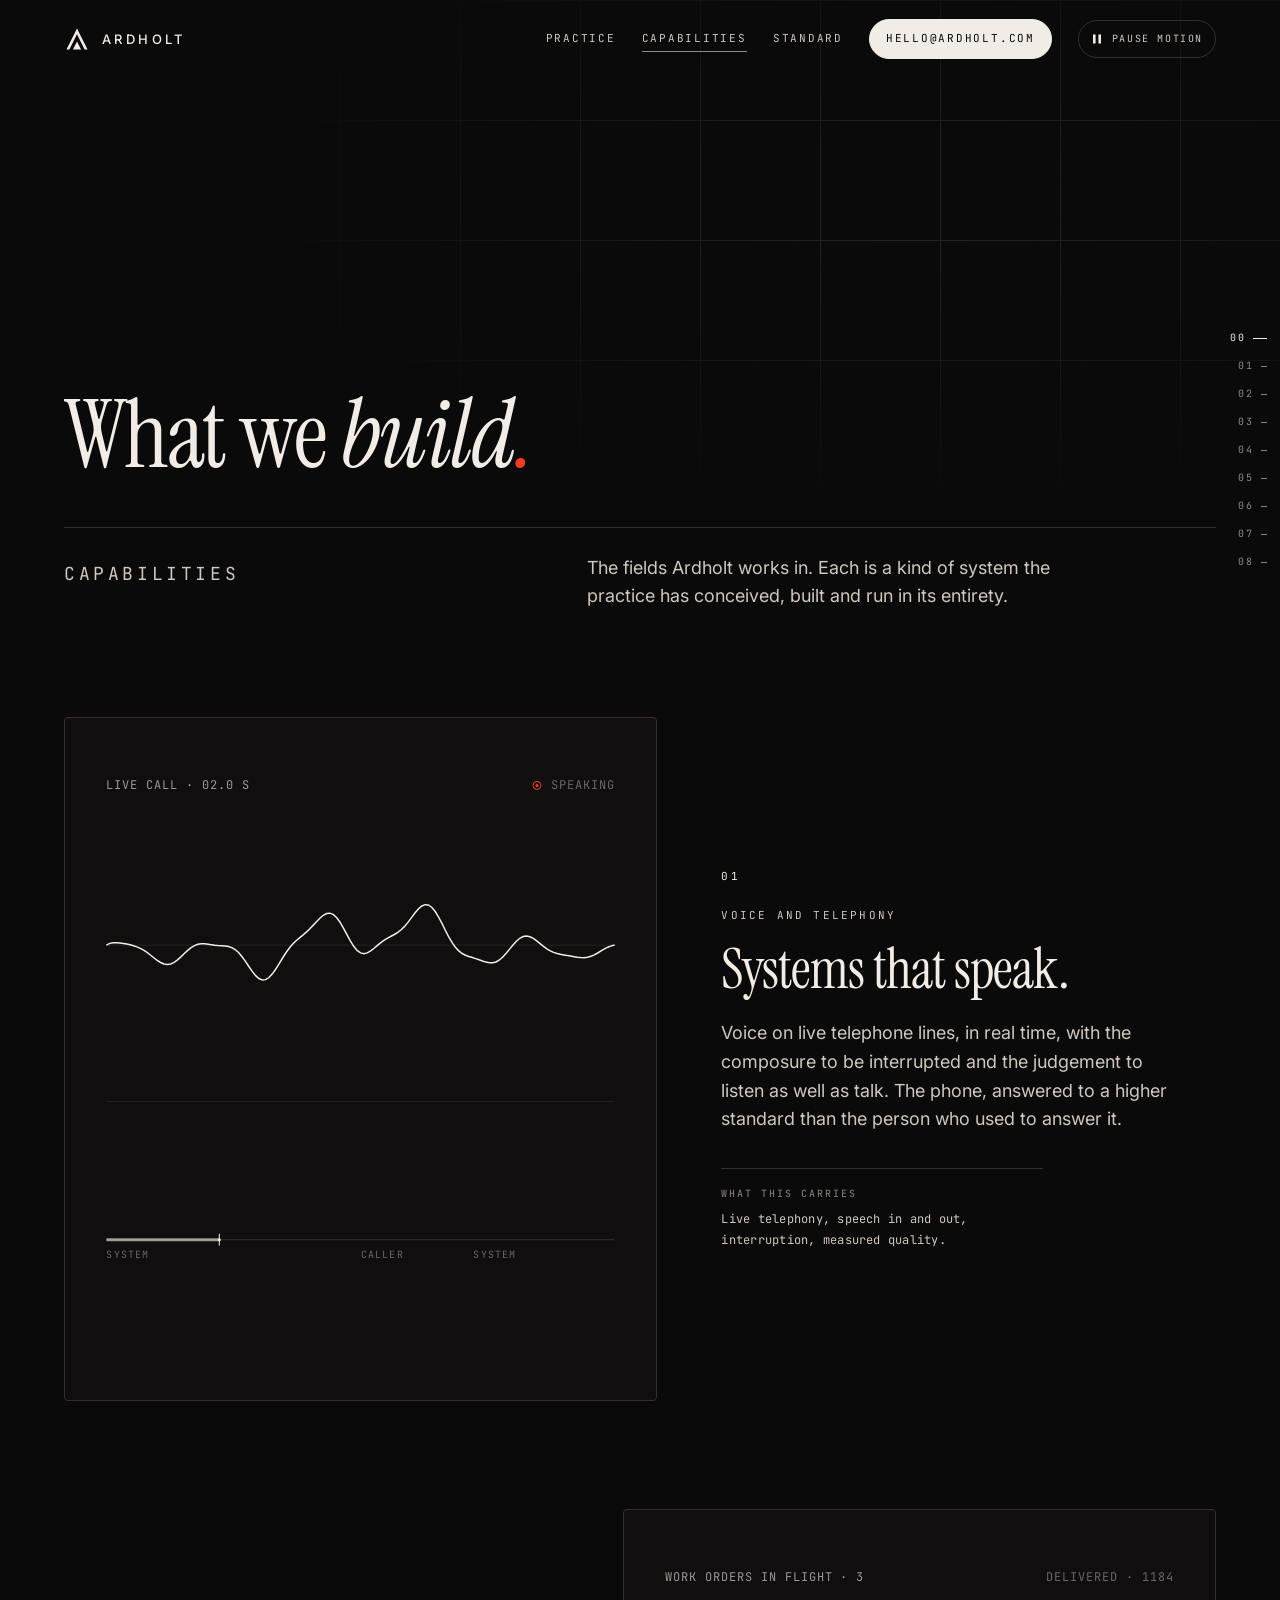
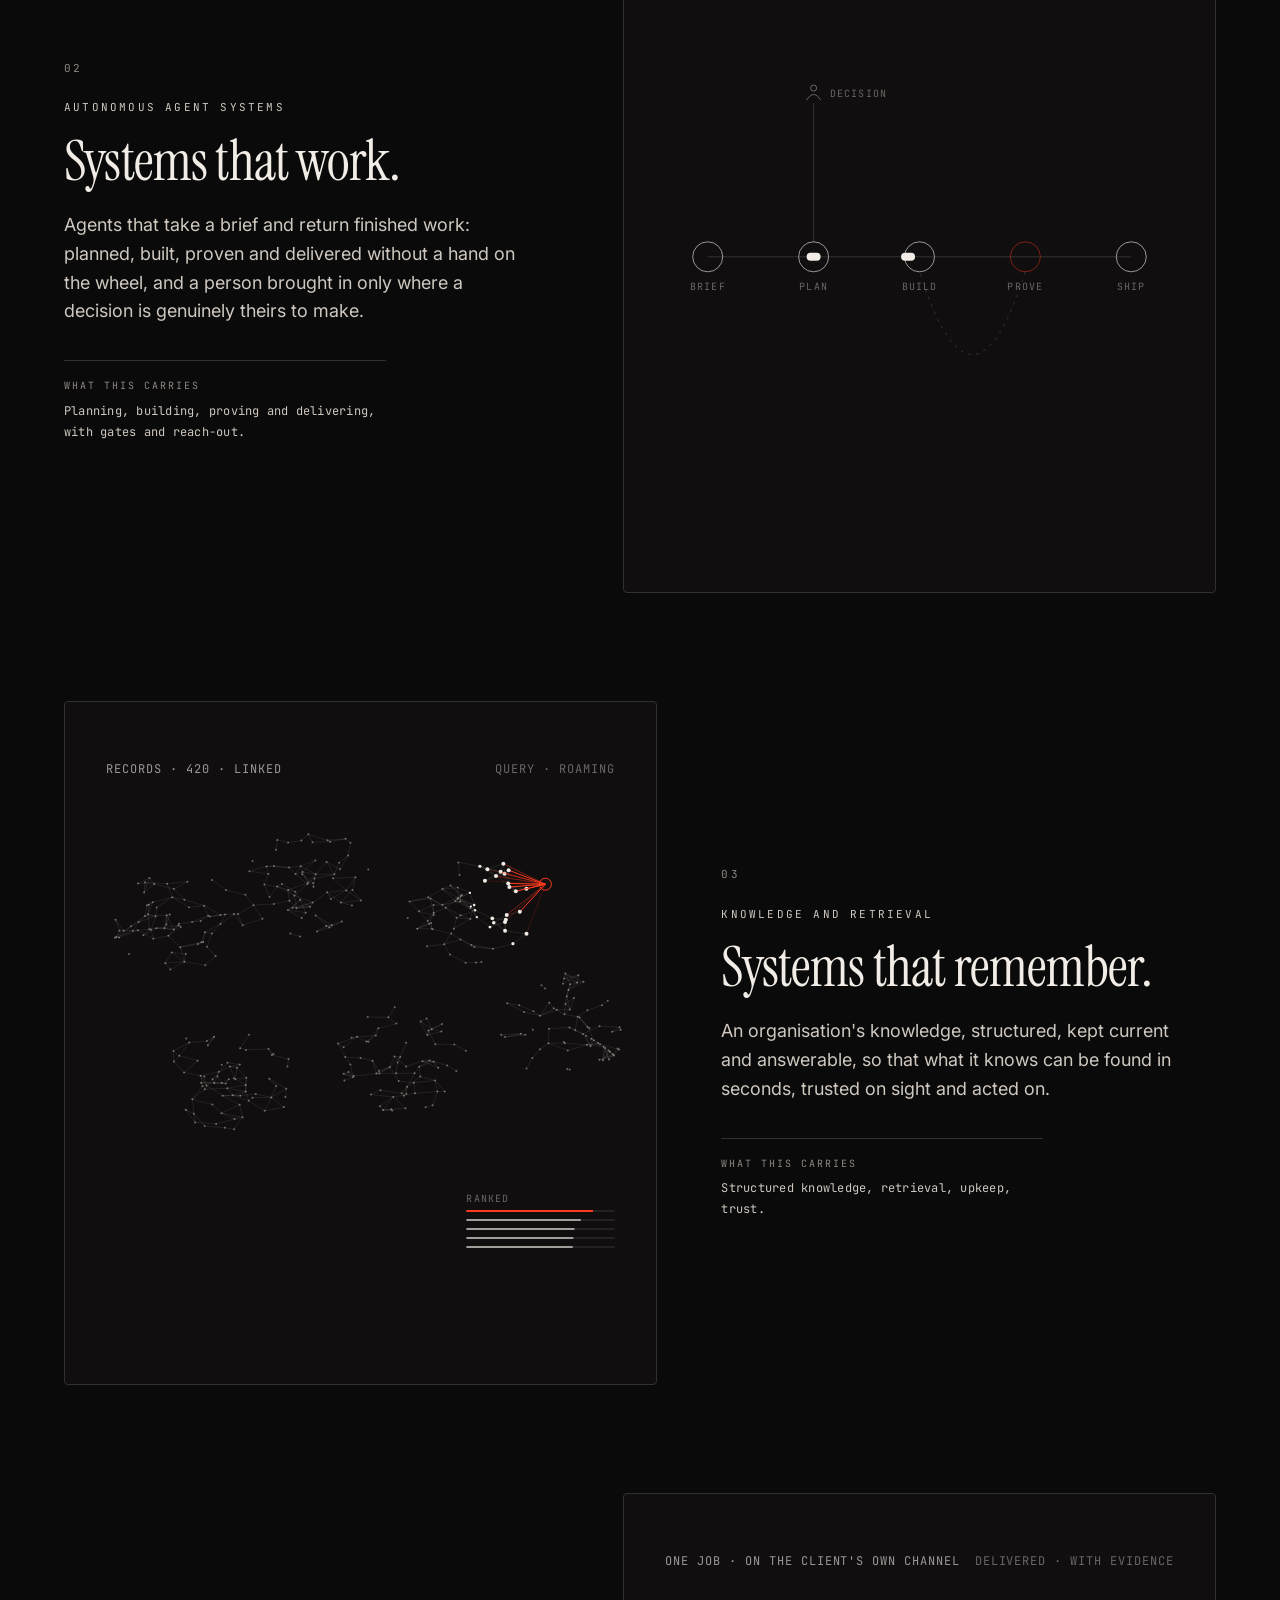
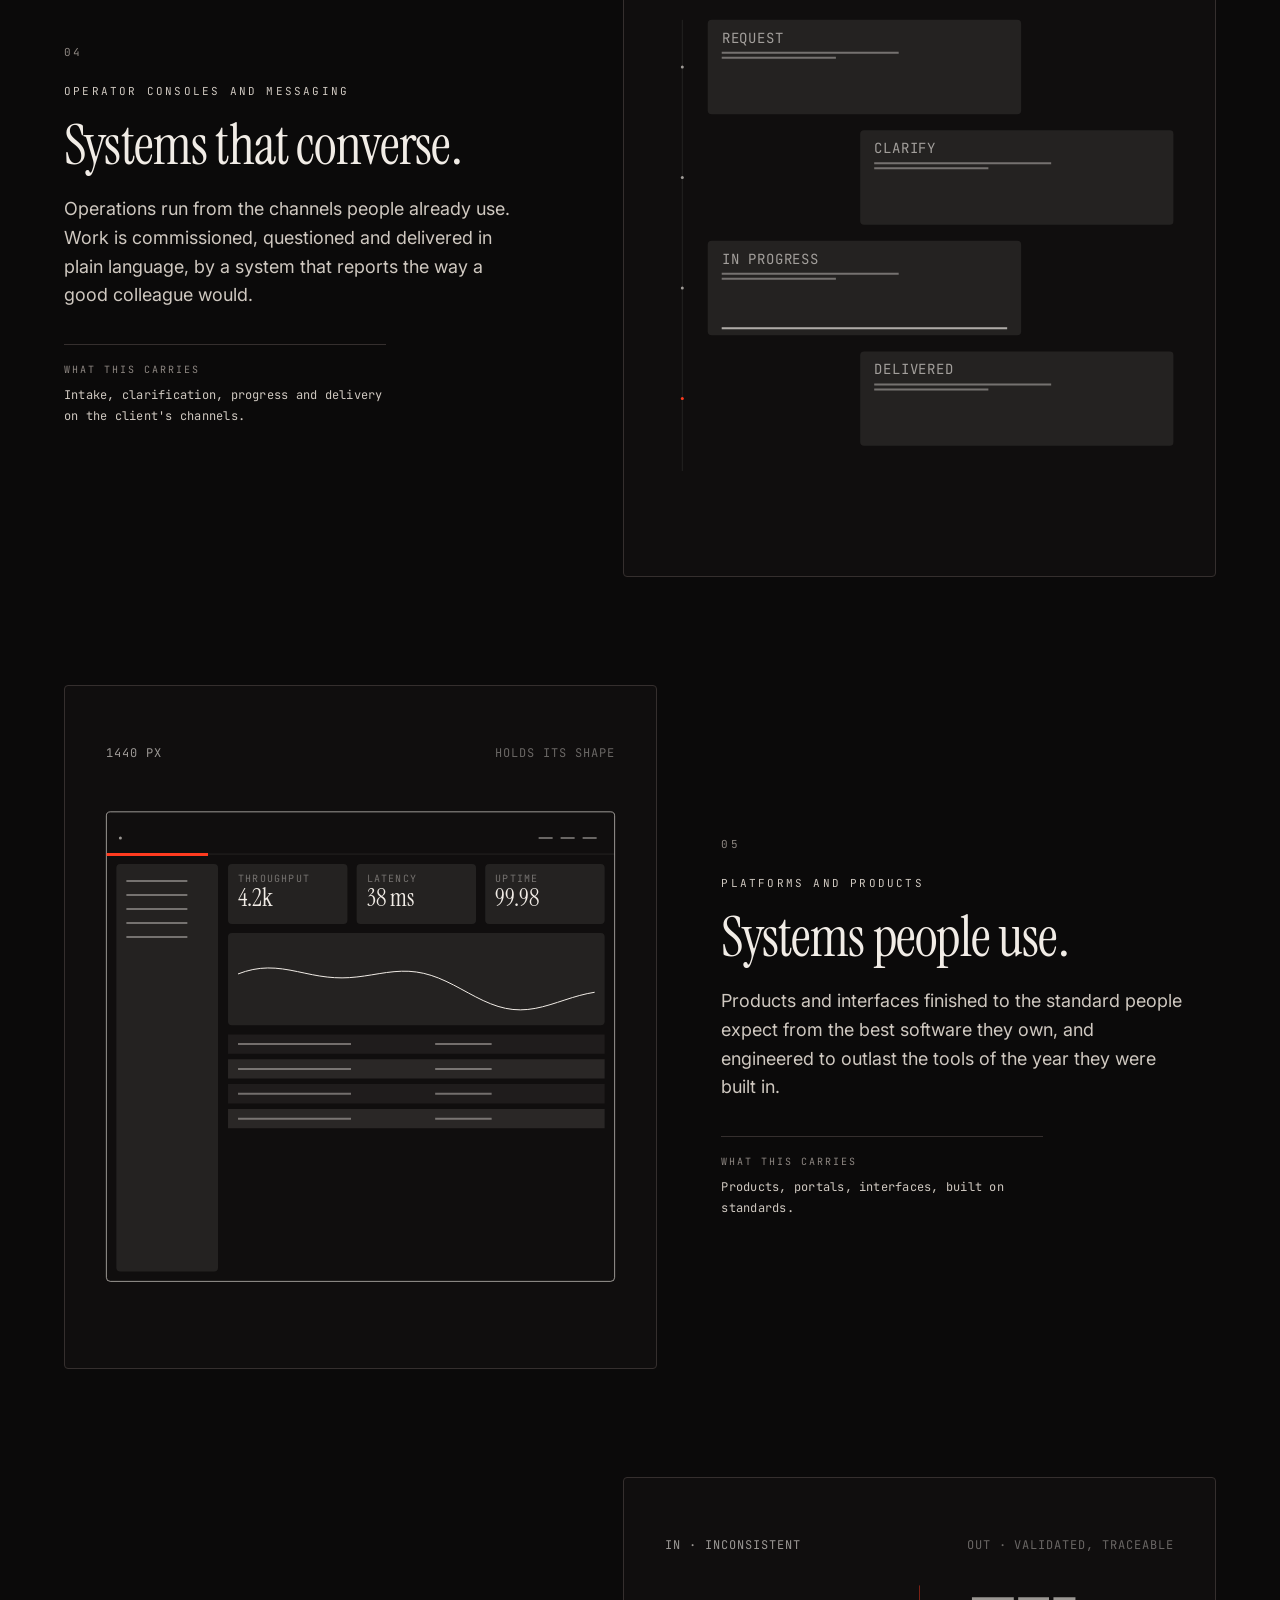
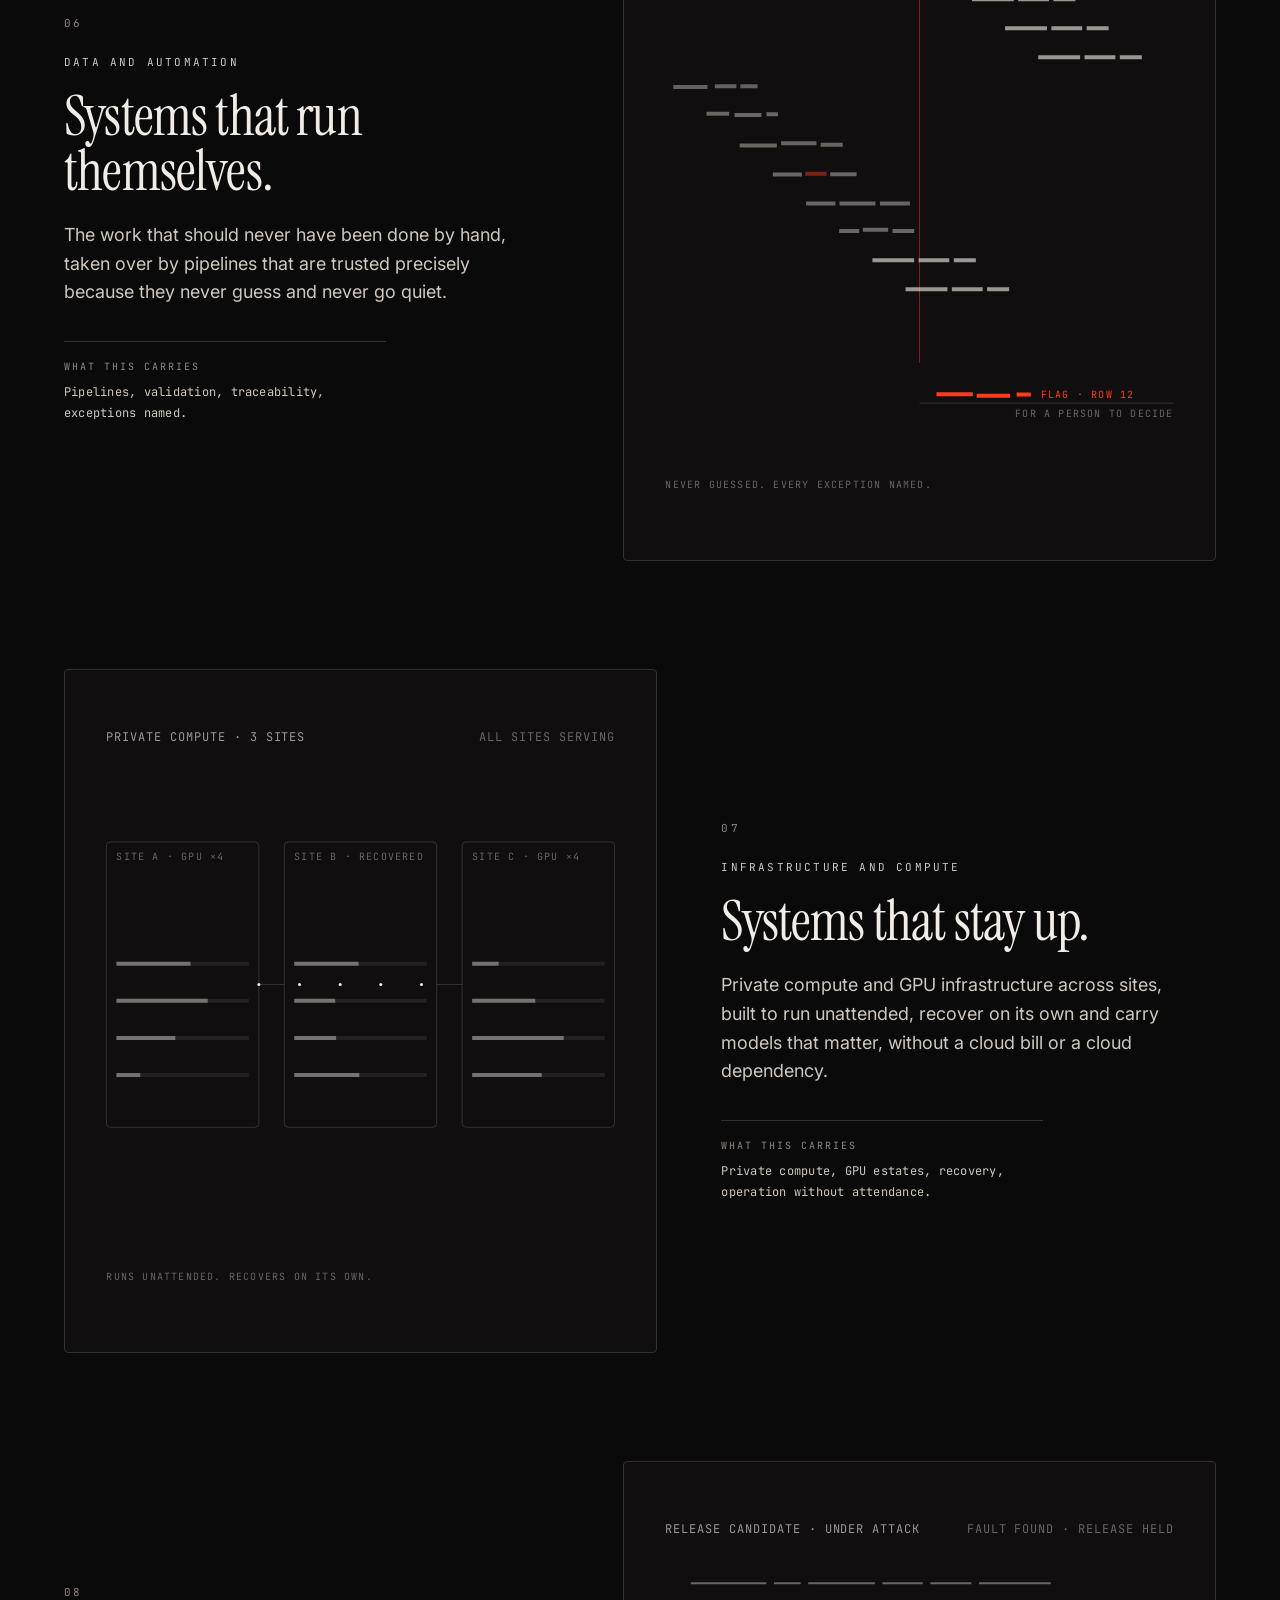
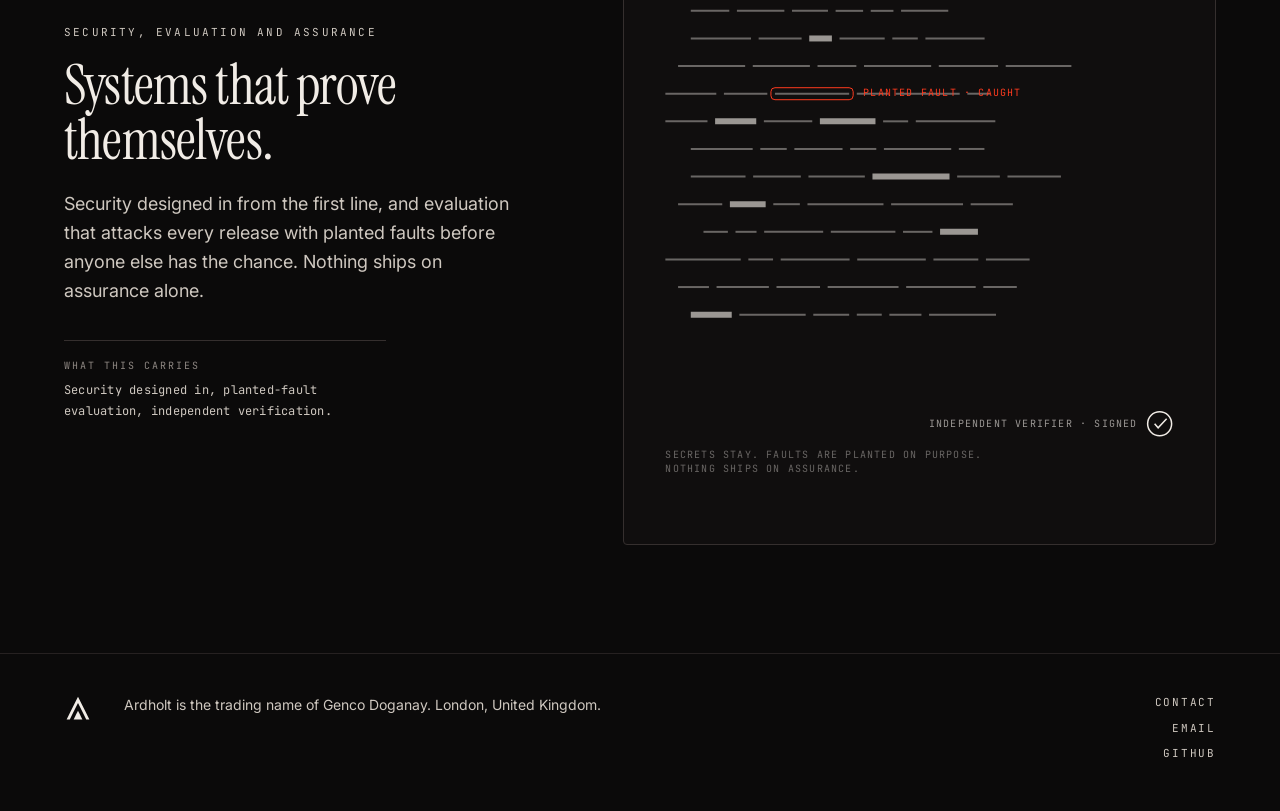
==== capabilities/index.html @ 3e3d0408 "v2: cast Summit hero, eight engineered scenes, page theatre, four pages" ====
<!doctype html>
<html lang="en-GB" class="no-js">
<head>
<meta charset="utf-8">
<meta name="viewport" content="width=device-width, initial-scale=1">
<title>Capabilities — Ardholt</title>
<meta name="description" content="The fields Ardholt works in. Each is a kind of system the practice has conceived, built and run in its entirety.">
<meta property="og:title" content="Capabilities — Ardholt">
<meta property="og:description" content="The fields Ardholt works in. Each is a kind of system the practice has conceived, built and run in its entirety.">
<meta property="og:type" content="website">
<meta property="og:url" content="https://ardholt.com/capabilities/">
<meta property="og:image" content="https://ardholt.com/assets/og.png">
<meta name="theme-color" content="#0b0a0a">
<link rel="icon" href="../assets/favicon.svg" type="image/svg+xml">
<link rel="preconnect" href="https://fonts.googleapis.com">
<link rel="preconnect" href="https://fonts.gstatic.com" crossorigin>
<link rel="stylesheet" href="https://fonts.googleapis.com/css2?family=Instrument+Serif:ital@0;1&family=Inter:wght@400;500&family=JetBrains+Mono:wght@400&display=swap">
<link rel="stylesheet" href="../assets/site.css">
<link rel="stylesheet" href="../assets/theatre.css">
<link rel="stylesheet" href="../assets/pages.css">
<script>document.documentElement.classList.remove('no-js');try{if(localStorage.getItem('ardholt-motion')==='off')document.documentElement.classList.add('motion-off')}catch(e){}</script>
<script>(function(r,h){var off=r.classList.contains('motion-off')||matchMedia('(prefers-reduced-motion: reduce)').matches||navigator.webdriver;addEventListener('pagereveal',function(e){var v=e.viewTransition;if(!v)return;if(off||r.classList.contains('motion-off')){v.skipTransition();return}r.classList.add('th-hold');setTimeout(function(){r.classList.remove('th-hold')},250)});try{if(!sessionStorage.getItem('ardholt-seen')){sessionStorage.setItem('ardholt-seen','1');if(h&&!off)r.classList.add('th-arrive')}}catch(e){}})(document.documentElement,0)</script>
</head>
<body>
<a class="skip" href="#main">Skip to main content</a>

<header class="top" id="hdr">
  <a class="brand" href="../" aria-label="Ardholt, home">
    <svg viewBox="0 0 32 32" fill="currentColor" aria-hidden="true"><path d="M3 29 16 3l13 26h-3.6L16 10.2 6.6 29H3Z"/><path d="M11 29l5-10 5 10H11Z"/></svg>
    ARDHOLT
  </a>
  <nav class="nav" aria-label="Primary">
    <a href="../practice/">Practice</a>
    <a href="../capabilities/" aria-current="page">Capabilities</a>
    <a href="../standard/">Standard</a>
    <a class="c btn" href="mailto:hello@ardholt.com"><span class="full">hello@ardholt.com</span><span class="short">Email</span></a>
    <button class="motion" id="motion" type="button" aria-pressed="false"><svg class="ind" viewBox="0 0 12 12" aria-hidden="true"><g class="pause"><rect x="2" y="1.5" width="2.6" height="9"/><rect x="7.4" y="1.5" width="2.6" height="9"/></g><path class="play" d="M3 1.5v9l7.5-4.5z"/></svg><span class="t">Pause motion</span></button>
    <button class="th-menu-btn" id="th-menu-btn" type="button" aria-expanded="false" aria-controls="th-menu"><span class="ic" aria-hidden="true"></span>Menu</button>
  </nav>
</header>
<div class="th-menu" id="th-menu" hidden>
  <nav aria-label="Menu"><ol>
    <li><a class="it" href="../practice/"><span class="n" aria-hidden="true">01</span>Practice</a></li>
    <li><a class="it" href="../capabilities/" aria-current="page"><span class="n" aria-hidden="true">02</span>Capabilities</a></li>
    <li><a class="it" href="../standard/"><span class="n" aria-hidden="true">03</span>Standard</a></li>
    <li><a class="it" href="../contact/"><span class="n" aria-hidden="true">04</span>Contact</a></li>
  </ol></nav>
  <a class="pill" href="mailto:hello@ardholt.com">hello@ardholt.com</a>
</div>

<main id="main">
<section class="hero ph short wrap" id="top" aria-labelledby="h1">
  <div class="lattice" aria-hidden="true"></div>
  <h1 id="h1" class="lines" data-split>What we <i>build<span class="dot">.</span></i></h1>
  <div class="under">
    <p class="label rv nowrap eyebrow" data-type>Capabilities</p>
    <p class="rv">The fields Ardholt works in. Each is a kind of system the practice has conceived, built and run in its entirety.</p>
  </div>
</section>

<div class="chaps wrap">
  <section class="chap" id="voice" aria-labelledby="c-voice">
    <div class="chap-in">
      <div class="scene" aria-hidden="true"><canvas data-scene="voice"></canvas></div>
      <div class="words">
        <span class="n rv" aria-hidden="true">01</span>
        <h2 id="c-voice" class="rv">Voice and telephony</h2>
        <p class="k rv">Systems that speak.</p>
        <p class="d rv">Voice on live telephone lines, in real time, with the composure to be interrupted and the judgement to listen as well as talk. The phone, answered to a higher standard than the person who used to answer it.</p>
        <p class="carries rv"><span class="label">What this carries</span>Live telephony, speech in and out, interruption, measured quality.</p>
      </div>
    </div>
  </section>
  <section class="chap" id="agents" aria-labelledby="c-agents">
    <div class="chap-in">
      <div class="scene" aria-hidden="true"><canvas data-scene="agents"></canvas></div>
      <div class="words">
        <span class="n rv" aria-hidden="true">02</span>
        <h2 id="c-agents" class="rv">Autonomous agent systems</h2>
        <p class="k rv">Systems that work.</p>
        <p class="d rv">Agents that take a brief and return finished work: planned, built, proven and delivered without a hand on the wheel, and a person brought in only where a decision is genuinely theirs to make.</p>
        <p class="carries rv"><span class="label">What this carries</span>Planning, building, proving and delivering, with gates and reach-out.</p>
      </div>
    </div>
  </section>
  <section class="chap" id="knowledge" aria-labelledby="c-knowledge">
    <div class="chap-in">
      <div class="scene" aria-hidden="true"><canvas data-scene="knowledge"></canvas></div>
      <div class="words">
        <span class="n rv" aria-hidden="true">03</span>
        <h2 id="c-knowledge" class="rv">Knowledge and retrieval</h2>
        <p class="k rv">Systems that remember.</p>
        <p class="d rv">An organisation's knowledge, structured, kept current and answerable, so that what it knows can be found in seconds, trusted on sight and acted on.</p>
        <p class="carries rv"><span class="label">What this carries</span>Structured knowledge, retrieval, upkeep, trust.</p>
      </div>
    </div>
  </section>
  <section class="chap" id="console" aria-labelledby="c-console">
    <div class="chap-in">
      <div class="scene" aria-hidden="true"><canvas data-scene="console"></canvas></div>
      <div class="words">
        <span class="n rv" aria-hidden="true">04</span>
        <h2 id="c-console" class="rv">Operator consoles and messaging</h2>
        <p class="k rv">Systems that converse.</p>
        <p class="d rv">Operations run from the channels people already use. Work is commissioned, questioned and delivered in plain language, by a system that reports the way a good colleague would.</p>
        <p class="carries rv"><span class="label">What this carries</span>Intake, clarification, progress and delivery on the client's channels.</p>
      </div>
    </div>
  </section>
  <section class="chap" id="platform" aria-labelledby="c-platform">
    <div class="chap-in">
      <div class="scene" aria-hidden="true"><canvas data-scene="platform"></canvas></div>
      <div class="words">
        <span class="n rv" aria-hidden="true">05</span>
        <h2 id="c-platform" class="rv">Platforms and products</h2>
        <p class="k rv">Systems people use.</p>
        <p class="d rv">Products and interfaces finished to the standard people expect from the best software they own, and engineered to outlast the tools of the year they were built in.</p>
        <p class="carries rv"><span class="label">What this carries</span>Products, portals, interfaces, built on standards.</p>
      </div>
    </div>
  </section>
  <section class="chap" id="data" aria-labelledby="c-data">
    <div class="chap-in">
      <div class="scene" aria-hidden="true"><canvas data-scene="data"></canvas></div>
      <div class="words">
        <span class="n rv" aria-hidden="true">06</span>
        <h2 id="c-data" class="rv">Data and automation</h2>
        <p class="k rv">Systems that run themselves.</p>
        <p class="d rv">The work that should never have been done by hand, taken over by pipelines that are trusted precisely because they never guess and never go quiet.</p>
        <p class="carries rv"><span class="label">What this carries</span>Pipelines, validation, traceability, exceptions named.</p>
      </div>
    </div>
  </section>
  <section class="chap" id="infra" aria-labelledby="c-infra">
    <div class="chap-in">
      <div class="scene" aria-hidden="true"><canvas data-scene="infra"></canvas></div>
      <div class="words">
        <span class="n rv" aria-hidden="true">07</span>
        <h2 id="c-infra" class="rv">Infrastructure and compute</h2>
        <p class="k rv">Systems that stay up.</p>
        <p class="d rv">Private compute and GPU infrastructure across sites, built to run unattended, recover on its own and carry models that matter, without a cloud bill or a cloud dependency.</p>
        <p class="carries rv"><span class="label">What this carries</span>Private compute, GPU estates, recovery, operation without attendance.</p>
      </div>
    </div>
  </section>
  <section class="chap" id="assurance" aria-labelledby="c-assurance">
    <div class="chap-in">
      <div class="scene" aria-hidden="true"><canvas data-scene="assurance"></canvas></div>
      <div class="words">
        <span class="n rv" aria-hidden="true">08</span>
        <h2 id="c-assurance" class="rv">Security, evaluation and assurance</h2>
        <p class="k rv">Systems that prove themselves.</p>
        <p class="d rv">Security designed in from the first line, and evaluation that attacks every release with planted faults before anyone else has the chance. Nothing ships on assurance alone.</p>
        <p class="carries rv"><span class="label">What this carries</span>Security designed in, planted-fault evaluation, independent verification.</p>
      </div>
    </div>
  </section>
</div>
</main>

<footer class="foot">
  <div class="wrap g">
    <svg viewBox="0 0 32 32" fill="currentColor" aria-hidden="true"><path d="M3 29 16 3l13 26h-3.6L16 10.2 6.6 29H3Z"/><path d="M11 29l5-10 5 10H11Z"/></svg>
    <div>
      <p>Ardholt is the trading name of Genco Doganay. London, United Kingdom.</p>
    </div>
    <div class="links">
      <a href="../contact/">Contact</a>
      <a href="mailto:hello@ardholt.com">Email</a>
      <a href="https://github.com/ardholt" rel="me">GitHub</a>
    </div>
  </div>
</footer>

<nav class="th-chapters" aria-label="Chapters">
  <a href="#top" aria-label="00 Capabilities"><span class="nm" aria-hidden="true">Capabilities</span>00<i></i></a>
  <a href="#voice" aria-label="01 Voice and telephony"><span class="nm" aria-hidden="true">Voice and telephony</span>01<i></i></a>
  <a href="#agents" aria-label="02 Autonomous agent systems"><span class="nm" aria-hidden="true">Autonomous agent systems</span>02<i></i></a>
  <a href="#knowledge" aria-label="03 Knowledge and retrieval"><span class="nm" aria-hidden="true">Knowledge and retrieval</span>03<i></i></a>
  <a href="#console" aria-label="04 Operator consoles and messaging"><span class="nm" aria-hidden="true">Operator consoles and messaging</span>04<i></i></a>
  <a href="#platform" aria-label="05 Platforms and products"><span class="nm" aria-hidden="true">Platforms and products</span>05<i></i></a>
  <a href="#data" aria-label="06 Data and automation"><span class="nm" aria-hidden="true">Data and automation</span>06<i></i></a>
  <a href="#infra" aria-label="07 Infrastructure and compute"><span class="nm" aria-hidden="true">Infrastructure and compute</span>07<i></i></a>
  <a href="#assurance" aria-label="08 Security, evaluation and assurance"><span class="nm" aria-hidden="true">Security, evaluation and assurance</span>08<i></i></a>
</nav>

<script src="../assets/site.js" defer></script>
<script src="../assets/scenes.js" defer></script>
<script src="../assets/theatre.js" defer></script>
</body>
</html>
---- assets/site.css ----
:root{
  --bg:#0b0a0a; --bg-2:#100e0e; --ink:#f1ece6; --ink-2:#cfc8c0; --mute:#8e8782; --line:#262121; --line-2:#352f2e;
  --acc:#ff3b1f; --focus:#fff;
  --serif:"Instrument Serif",Georgia,"Times New Roman",serif;
  --sans:Inter,-apple-system,BlinkMacSystemFont,"Segoe UI",Helvetica,Arial,sans-serif;
  --mono:"JetBrains Mono",ui-monospace,SFMono-Regular,Menlo,monospace;
  --gutter:clamp(20px,5vw,72px); --max:1440px;
  --ease-out:cubic-bezier(.16,1,.3,1); --ease:cubic-bezier(.2,.7,.2,1);
}
*{box-sizing:border-box}
html{scroll-behavior:smooth;-webkit-text-size-adjust:100%;background:var(--bg)}
body{margin:0;background:var(--bg);color:var(--ink);font-family:var(--sans);font-size:17px;line-height:1.6;-webkit-font-smoothing:antialiased;text-rendering:optimizeLegibility;overflow-x:hidden}
a{color:inherit;text-decoration:none}
button{font:inherit;color:inherit;background:none;border:0;padding:0;cursor:pointer}
:focus-visible{outline:2px solid var(--focus);outline-offset:3px;box-shadow:0 0 0 5px var(--bg)}
.skip{position:absolute;left:-999px;top:8px;background:var(--ink);color:var(--bg);padding:10px 14px;font-family:var(--mono);font-size:12px;z-index:100}
.skip:focus{left:12px}
.wrap{max-width:var(--max);margin:0 auto;padding-left:var(--gutter);padding-right:var(--gutter)}
.label{font-family:var(--mono);font-size:11px;letter-spacing:.2em;text-transform:uppercase;color:var(--mute)}
.label b{color:var(--ink);font-weight:400}

/* header */
.top{position:absolute;top:0;left:0;right:0;z-index:20;display:flex;align-items:center;justify-content:space-between;padding:18px var(--gutter)}
.brand{display:flex;align-items:center;gap:12px;font-weight:500;font-size:13px;letter-spacing:.26em;padding:8px 0}
.brand svg{width:26px;height:26px;display:block}
.nav{display:flex;align-items:center;gap:26px;font-family:var(--mono);font-size:11px;letter-spacing:.16em;text-transform:uppercase;color:var(--ink-2)}
.nav a{padding:12px 0;position:relative}
.nav a::after{content:"";position:absolute;left:0;right:100%;bottom:8px;height:1px;background:var(--ink);transition:right .35s var(--ease)}
.nav a:hover::after,.nav a:focus-visible::after{right:0}
.nav a.c{color:var(--ink)}
.nav a.btn{background:var(--ink);color:var(--bg);border:1px solid var(--ink);border-radius:999px;padding:10px 16px;min-height:36px;display:inline-flex;align-items:center;transition:background .3s,color .3s}
.nav a.btn:hover,.nav a.btn:focus-visible{background:transparent;color:var(--ink)}
.nav a.btn::after{display:none}
.nav a.c .short{display:none}
@media(max-width:26em){.nav a.c .full{display:none}.nav a.c .short{display:inline}:root{--gutter:16px}}
.motion{display:inline-flex;align-items:center;gap:9px;padding:10px 12px;border:1px solid var(--line-2);border-radius:999px;font-family:var(--mono);font-size:10px;letter-spacing:.16em;text-transform:uppercase;color:var(--ink-2);min-height:36px;transition:border-color .3s}
.motion:hover{border-color:var(--mute)}
.motion .ind{width:12px;height:12px;fill:var(--ink)}
.motion .ind .play{display:none}
html.motion-off .motion .ind .pause{display:none}
html.motion-off .motion .ind .play{display:block}
@media(max-width:52.5em){.nav a:not(.c){display:none}.nav{gap:14px}.motion .t{display:none}.motion{padding:10px}}

/* hero */
.hero{position:relative;min-height:100svh;display:grid;grid-template-rows:1fr auto;padding-top:120px;padding-bottom:56px;overflow:hidden;isolation:isolate}
.truss{position:absolute;inset:0;width:100%;height:100%;z-index:-1;display:block}
.lattice{position:absolute;inset:0;z-index:-2;background-image:linear-gradient(var(--line) 1px,transparent 1px),linear-gradient(90deg,var(--line) 1px,transparent 1px);background-size:120px 120px;background-position:center top;-webkit-mask-image:radial-gradient(ellipse 75% 65% at 72% 30%,#000 10%,transparent 72%);mask-image:radial-gradient(ellipse 75% 65% at 72% 30%,#000 10%,transparent 72%)}
.hero h1{font-family:var(--serif);font-weight:400;font-size:clamp(50px,8.6vw,146px);line-height:.94;letter-spacing:-.02em;margin:0;max-width:11.5ch;align-self:end}
.hero h1 i{font-style:italic}
.hero h1 .dot{color:var(--acc)}
.hero .under{display:grid;grid-template-columns:minmax(0,1fr) minmax(0,1.3fr);gap:40px;margin-top:48px;padding-top:26px;border-top:1px solid var(--line-2);align-items:start}
.hero .under p{margin:0;max-width:46ch;font-size:18px;line-height:1.55;color:var(--ink-2)}
.hero .under .label{padding-top:6px}
.eyebrow{font-size:10px;color:var(--mute)}
@media(min-width:52.5em){.nowrap{white-space:nowrap}}
.hero .under p:not(.label){text-wrap:pretty}
.mnav{display:none}
.cue{position:absolute;right:var(--gutter);bottom:56px;display:flex;flex-direction:column;align-items:center;gap:8px;font-family:var(--mono);font-size:10px;letter-spacing:.2em;text-transform:uppercase;color:var(--mute)}
.cue b{font-weight:400}
.cue i{width:44px;height:44px;display:grid;place-items:center;border:1px solid var(--line-2);border-radius:50%;position:relative}
.cue i svg{position:absolute;width:12px;height:12px;left:16px;top:24px}
.cue:hover i{border-color:var(--ink)}
.cue span{width:1px;height:14px;background:var(--ink);animation:cue 2.2s var(--ease) 2}
@keyframes cue{0%{transform:translateY(-6px);opacity:0}30%{opacity:1}100%{transform:translateY(8px);opacity:0}}
html.motion-off .cue span{animation:none}

/* split-line reveal */
.lines .ln{display:block;overflow:hidden;padding-bottom:.08em;margin-bottom:-.08em}
.lines .ln>span{display:block;transform:translateY(108%);transition:transform 1.1s var(--ease-out)}
.lines.in .ln>span{transform:none}
.no-js .lines .ln>span,html.motion-off .lines .ln>span{transform:none;transition:none}

/* sections */
.sec{padding-top:clamp(88px,11vw,150px);padding-bottom:clamp(88px,11vw,150px)}
.head{display:grid;grid-template-columns:minmax(0,1fr) minmax(0,1.3fr);gap:clamp(28px,5vw,80px);align-items:start}
h2{font-family:var(--serif);font-weight:400;font-size:clamp(38px,5vw,76px);line-height:.98;letter-spacing:-.015em;margin:0;text-wrap:balance}
h2 i{font-style:italic}
.lede{font-size:clamp(19px,1.6vw,23px);line-height:1.5;color:var(--ink-2);margin:0 0 22px;max-width:46ch}
.lede:last-child{margin-bottom:0}
.head .label{display:block;margin-bottom:26px;color:var(--ink-2)}

/* three statements */
.three{display:grid;grid-template-columns:repeat(3,minmax(0,1fr));gap:clamp(24px,3vw,48px);margin-top:clamp(64px,8vw,110px)}
.three>div{border-top:1px solid var(--line-2);padding:22px 18px 26px 0;position:relative;transition:background-color .4s,transform .4s var(--ease)}
.three>div::after{content:"";position:absolute;left:0;top:-1px;height:1px;width:0;background:var(--acc);transition:width .6s var(--ease)}
.three>div:hover::after{width:100%}
.three .dg{width:56px;height:56px;display:block;margin-bottom:24px;color:var(--ink)}
.three .n{font-family:var(--mono);font-size:11px;letter-spacing:.2em;color:var(--mute);display:block;margin-bottom:22px}
.three>div:hover .n{color:var(--acc)}
.three h3{font-family:var(--serif);font-weight:400;font-size:clamp(32px,2.8vw,44px);line-height:1;margin:0 0 14px;letter-spacing:-.01em}
.three p{margin:0;color:var(--ink-2);font-size:17px;line-height:1.6;max-width:36ch}

/* capabilities: pinned stage + steps */
.caps{padding-top:clamp(96px,12vw,170px);padding-bottom:clamp(40px,6vw,90px);border-top:1px solid var(--line)}
.caps .sec-head .label{display:block;margin-bottom:26px}
.scrolly{display:grid;grid-template-columns:minmax(0,1.15fr) minmax(0,1fr);gap:clamp(28px,5vw,80px);margin-top:clamp(56px,7vw,96px);align-items:start}
.stage{position:sticky;top:8vh;height:84vh;border:1px solid var(--line-2);border-radius:4px;overflow:hidden;background:var(--bg-2)}
.stage canvas{position:absolute;inset:0;width:100%;height:100%;display:block}
.stage-label{position:absolute;left:18px;bottom:16px;display:flex;gap:14px;font-size:12px;color:var(--ink-2)}
.rail{position:absolute;right:18px;bottom:20px;display:flex;gap:6px;list-style:none;margin:0;padding:0}
.rail li{width:14px;height:2px;background:var(--line-2);transition:background .4s}
.rail li.on{background:var(--ink)}
.stage-label #viz-n{color:var(--ink)}
.steps-list{list-style:none;margin:0;padding:0}
.step{min-height:50vh;display:flex;flex-direction:column;justify-content:center;padding:24px 0;border-top:1px solid var(--line)}
.step:first-child{border-top:0}
.step h3,.step p{opacity:.78;transition:opacity .6s var(--ease)}
.step.active h3,.step.active p{opacity:1}

.step .n{font-family:var(--mono);font-size:11px;letter-spacing:.2em;color:var(--mute);display:block;margin-bottom:22px;transition:color .4s}
.step.active .n{color:var(--acc)}
.step h3{font-family:var(--mono);font-weight:400;font-size:11px;letter-spacing:.2em;text-transform:uppercase;color:var(--ink-2);margin:0 0 18px}
.step .k{font-family:var(--serif);font-size:clamp(36px,3.6vw,58px);line-height:1;letter-spacing:-.015em;margin:0 0 18px;color:var(--ink)}
.step .k i{font-style:italic}
.step p{margin:0;color:var(--ink-2);font-size:17px;line-height:1.6;max-width:42ch}

/* statement band with scrubbed words */
.band{background:var(--bg-2);border-top:1px solid var(--line);border-bottom:1px solid var(--line)}
.band .r{display:grid;grid-template-columns:minmax(0,1.3fr) minmax(0,1fr);gap:clamp(28px,5vw,80px);align-items:end}
.band .r p{margin:0;color:var(--ink-2);font-size:17px;line-height:1.6;max-width:40ch}
.band .r p.q{font-family:var(--serif);font-size:clamp(34px,4.6vw,70px);line-height:1.06;letter-spacing:-.015em;max-width:22ch;color:var(--ink)}
.band .r p.q .w{color:var(--ink-2);transition:color .35s}
.band .r p.q .w.on{color:var(--ink)}
.no-js .band .r p.q .w,html.motion-off .band .r p.q .w{color:var(--ink)}

/* standard steps with a drawing progress line */
.steps{position:relative;display:grid;grid-template-columns:repeat(4,minmax(0,1fr));gap:clamp(20px,2.5vw,40px);margin-top:clamp(64px,8vw,110px);counter-reset:s;padding-top:1px}
.steps .progress{position:absolute;left:0;right:0;top:0;height:1px;background:var(--line-2);grid-column:1/-1}
.steps .progress i{position:absolute;left:0;top:0;height:100%;width:100%;background:var(--acc);transform-origin:left;transform:scaleX(0);transition:transform .1s linear}
@supports(animation-timeline:view()){.steps .progress i{animation:grow linear both;animation-timeline:view();animation-range:entry 0% cover 55%;transition:none}@keyframes grow{from{transform:scaleX(0)}to{transform:scaleX(1)}}}
.no-js .steps .progress i,html.motion-off .steps .progress i{transform:none}
.steps>div:not(.progress){position:relative;padding-top:22px}
.steps>div:not(.progress)::before{counter-increment:s;content:"0" counter(s);font-family:var(--mono);font-size:11px;letter-spacing:.2em;color:var(--mute);display:block;margin-bottom:34px}
.steps h3{font-family:var(--serif);font-weight:400;font-size:clamp(24px,2vw,30px);line-height:1.05;letter-spacing:-.01em;margin:0 0 12px}
.steps p{margin:0;color:var(--ink-2);font-size:16px;line-height:1.6;max-width:32ch}

/* contact */
.contact{padding-top:clamp(110px,14vw,200px);padding-bottom:clamp(110px,14vw,200px)}
.contact .label{display:block;margin-bottom:26px}
.contact h2{font-size:clamp(40px,5.6vw,88px);margin:0 0 40px;max-width:16ch}
.contact .mail{display:inline-flex;align-items:center;gap:26px;font-family:var(--serif);font-size:clamp(28px,3.6vw,54px);line-height:1;letter-spacing:-.01em;padding:.42em .9em .42em 1em;background:var(--ink);color:var(--bg);border:1px solid var(--ink);border-radius:999px;transition:background .3s,color .3s;will-change:transform}
.contact .mail .arrow{display:inline-block;width:.9em;height:.9em;border:1px solid currentColor;border-radius:50%;position:relative;flex:none;transition:transform .5s var(--ease)}
.contact .mail .arrow::after{content:"";position:absolute;left:30%;top:30%;width:40%;height:40%;border-top:1px solid currentColor;border-right:1px solid currentColor;transform:rotate(45deg)}
.contact .mail:hover,.contact .mail:focus-visible{background:transparent;color:var(--ink)}
.contact .mail:hover .arrow{transform:rotate(45deg)}
.contact .note{margin:34px 0 0;color:var(--mute);font-size:15px;max-width:48ch;line-height:1.6}

/* footer */
.foot{border-top:1px solid var(--line);padding:40px 0 48px}
.foot .g{display:grid;grid-template-columns:auto minmax(0,1fr) auto;gap:32px;align-items:start}
.foot svg{width:28px;height:28px;display:block;color:var(--ink)}
.foot p{margin:0 0 8px;font-size:14px;line-height:1.6;color:var(--ink-2);max-width:56ch}
.foot .links{display:flex;flex-direction:column;gap:8px;font-family:var(--mono);font-size:11px;letter-spacing:.16em;text-transform:uppercase;color:var(--ink-2);text-align:right}
.foot .links a:hover,.foot .links a:focus-visible{color:var(--acc)}

/* reveal on scroll */
.rv{opacity:0;transform:translateY(18px);transition:opacity .9s var(--ease),transform .9s var(--ease)}
.rv.in{opacity:1;transform:none}
.no-js .rv,html.motion-off .rv{opacity:1;transform:none}
html.capture .rv,html.capture .lines .ln>span{transition:none!important}

/* responsive, content-measured */
@media(max-width:75em){
  .scrolly{grid-template-columns:minmax(0,1fr) minmax(0,1fr)}
  .steps{grid-template-columns:repeat(2,minmax(0,1fr))}
}
@media(max-width:52.5em){
  .hero{padding-top:104px;padding-bottom:40px}
  .truss{-webkit-mask-image:linear-gradient(#000 30%,transparent 44%);mask-image:linear-gradient(#000 30%,transparent 44%)}
  .hero{min-height:100svh}
  .lattice{-webkit-mask-image:radial-gradient(ellipse 90% 45% at 50% 22%,#000 10%,transparent 70%);mask-image:radial-gradient(ellipse 90% 45% at 50% 22%,#000 10%,transparent 70%)}
  .mnav{display:flex;gap:22px;margin:22px 0 30px;font-family:var(--mono);font-size:11px;letter-spacing:.16em;text-transform:uppercase;color:var(--ink)}
  .mnav a{padding:14px 0;min-height:44px;display:inline-flex;align-items:center;border-bottom:1px solid var(--line-2)}
  .hero .under,.head,.band .r{grid-template-columns:1fr;gap:18px}
  .three,.steps{grid-template-columns:1fr;gap:28px}
  .three .n,.steps>div:not(.progress)::before{margin-bottom:18px}
  .cue{display:none}
  .scrolly{display:block;margin-top:40px}
  .stage{position:sticky;top:64px;height:44vh;z-index:2}
  .stage-label{position:static;margin:0;padding:10px 14px 0;font-size:11px}
  .rail{display:none}
  .stage{display:flex;flex-direction:column}
  .stage canvas{position:relative;flex:1;height:auto}
  .step{min-height:0;padding:40px 0 28px;opacity:1}
  .step .k{font-size:32px}
  .foot .g{grid-template-columns:auto 1fr}.foot .links{grid-column:1/-1;flex-direction:row;flex-wrap:wrap;gap:18px;text-align:left}
}
@media(prefers-reduced-motion:reduce){
  html{scroll-behavior:auto}
  .lines .ln>span{transform:none;transition:none}
  .rv{transition:opacity .2s;transform:none}
  .cue span{animation:none}
  .nav a::after{transition:none}
  .band .r p.q .w{color:var(--ink)}
  .steps .progress i{transform:none}
}
---- assets/theatre.css ----
/* Theatre: the site-wide choreography laid over site.css. Additive only: arrival, light, chapters, scroll beats,
   exits, page transitions, navigation and cursor. Every rule yields to Motion control and reduced motion. */

.th-sr{position:absolute!important;width:1px;height:1px;margin:-1px;padding:0;overflow:hidden;clip:rect(0 0 0 0);white-space:nowrap;border:0}

/* header: fixed; once the page leaves the top it compacts onto a quiet glass and carries the scroll progress */
html{scroll-padding-top:84px}
.top{position:fixed;transition:padding .45s var(--ease);view-transition-name:th-top}
.top::before{content:"";position:absolute;inset:0;z-index:-1;background:rgba(11,10,10,.86);-webkit-backdrop-filter:blur(14px) saturate(1.15);backdrop-filter:blur(14px) saturate(1.15);border-bottom:1px solid var(--line);opacity:0;transition:opacity .45s var(--ease)}
.top.th-scrolled{padding-top:10px;padding-bottom:10px}
.top.th-scrolled::before{opacity:1}
.th-prog{position:absolute;left:0;right:0;bottom:-1px;height:1px;background:rgba(255,59,31,.45);transform-origin:0 50%;transform:scaleX(0);opacity:0;transition:opacity .45s var(--ease);pointer-events:none}
.top.th-scrolled .th-prog{opacity:1}
.nav a[aria-current="page"]::after{right:0;background:var(--mute)}
@media(min-width:52.501em){.stage{top:max(8vh,76px)}}

/* menu: phones get one button and a full-screen sheet of the site's pages */
.th-menu-btn{display:none}
.th-menu{display:none}
@media(max-width:52.5em){
  .top{padding-top:10px;padding-bottom:10px}
  .th-js .th-menu-btn{display:inline-flex;align-items:center;gap:10px;min-height:44px;min-width:44px;padding:0 2px 0 10px;font-family:var(--mono);font-size:11px;letter-spacing:.16em;text-transform:uppercase;color:var(--ink)}
  .th-menu-btn .ic{position:relative;width:18px;height:9px;flex:none}
  .th-menu-btn .ic::before,.th-menu-btn .ic::after{content:"";position:absolute;left:0;right:0;height:1px;background:currentColor;transition:transform .4s var(--ease)}
  .th-menu-btn .ic::before{top:0}
  .th-menu-btn .ic::after{bottom:0}
  .th-menu-btn[aria-expanded="true"] .ic::before{transform:translateY(4px) rotate(45deg)}
  .th-menu-btn[aria-expanded="true"] .ic::after{transform:translateY(-4px) rotate(-45deg)}
  .th-js .mnav{display:none}
  .th-js .th-menu{display:flex;position:fixed;inset:0;z-index:19;flex-direction:column;justify-content:space-between;gap:40px;padding:104px var(--gutter) 36px;background:var(--bg);overflow-y:auto;opacity:0;transition:opacity .26s var(--ease)}
  .th-js .th-menu[hidden]{display:none}
  .th-menu.open{opacity:1}
  .th-menu ol{list-style:none;margin:0;padding:0;border-top:1px solid var(--line)}
  .th-menu li{position:relative;overflow:hidden}
  .th-menu li::after{content:"";position:absolute;left:0;right:0;bottom:0;height:1px;background:var(--line);transform-origin:0 50%;transform:scaleX(0);transition:transform .7s var(--ease-out)}
  .th-menu a.it{display:flex;align-items:baseline;gap:18px;min-height:44px;padding:18px 0 16px;font-family:var(--serif);font-size:clamp(34px,10vw,52px);line-height:1;letter-spacing:-.01em;color:var(--ink);transform:translateY(105%);transition:transform .7s var(--ease-out)}
  .th-menu a.it .n{font-family:var(--mono);font-size:11px;letter-spacing:.2em;color:var(--mute);transform:translateY(-.9em)}
  .th-menu a.it[aria-current="page"] .n{color:var(--acc)}
  .th-menu.open li::after,.th-menu.open a.it{transform:none}
  .th-menu li:nth-child(2) a.it,.th-menu li:nth-child(2)::after{transition-delay:.05s}
  .th-menu li:nth-child(3) a.it,.th-menu li:nth-child(3)::after{transition-delay:.1s}
  .th-menu li:nth-child(4) a.it,.th-menu li:nth-child(4)::after{transition-delay:.15s}
  .th-menu .pill{align-self:flex-start;display:inline-flex;align-items:center;min-height:48px;padding:12px 20px;border:1px solid var(--ink);border-radius:999px;background:var(--ink);color:var(--bg);font-family:var(--mono);font-size:12px;letter-spacing:.14em;text-transform:uppercase;opacity:0;transition:opacity .5s var(--ease) .2s,background .3s,color .3s}
  .th-menu.open .pill{opacity:1}
  .th-menu .pill:hover,.th-menu .pill:focus-visible{background:transparent;color:var(--ink)}
  html.th-menu-open{overflow:hidden}
  html.th-menu-open .top::before{opacity:0}
}
@media(max-width:23.75em){.th-js .nav a.c{display:none}.nav{gap:10px}}

/* arrival: the mark draws itself once per session, then takes its place in the header as the page rises */
html.th-arrive::after{content:"";position:fixed;inset:0;z-index:90;background:var(--bg);animation:th-failsafe 0s 1.6s forwards}
@keyframes th-failsafe{to{visibility:hidden}}
.th-arrival{position:fixed;inset:0;z-index:90;pointer-events:none}
.th-arrival .cv{position:absolute;inset:0;background:var(--bg)}
.th-arrival svg{position:absolute;left:50%;top:50%;width:72px;height:72px;margin:-36px 0 0 -36px;overflow:visible;color:var(--ink)}
.th-arrival .s{fill:none;stroke:currentColor;stroke-width:.55;stroke-linejoin:miter;stroke-dasharray:1 1;stroke-dashoffset:1}
.th-arrival .f{fill:currentColor;opacity:0}
html.th-arriving .brand svg{opacity:0}
html.th-arriving .brand,html.th-arriving .top .nav{opacity:0}
html.th-landing .brand,html.th-landing .top .nav{opacity:1;transition:opacity .4s var(--ease)}
/* held content: the hero waits under the curtain, then rises */
html.th-hold .lines .ln>span{transform:translateY(108%)!important;transition:none!important}
html.th-hold .rv{opacity:0!important;transform:translateY(18px)!important;transition:none!important}
html.th-hold .th-type .th-ch{opacity:0!important;transition:none!important}
.hero .under .rv{transition-delay:.18s}
.hero .under .rv+.rv{transition-delay:.3s}
.hero .cue.rv{transition-delay:.45s}

/* light: a bone glow trails the pointer over the lattice and lights the hairline grid where it passes */
.th-lightbox{position:absolute;left:0;top:0;width:100%;height:100%;overflow:hidden;pointer-events:none;z-index:-2}
.band>.th-lightbox{z-index:-1}
.th-light{position:absolute;left:0;top:0;width:760px;height:760px;margin:-380px 0 0 -380px;border-radius:50%;overflow:hidden;opacity:0;transition:opacity .6s var(--ease);-webkit-mask-image:radial-gradient(closest-side,#000 0,rgba(0,0,0,.5) 45%,transparent 100%);mask-image:radial-gradient(closest-side,#000 0,rgba(0,0,0,.5) 45%,transparent 100%);will-change:transform,opacity}
.th-light.on{opacity:1}
.th-light i{position:absolute;left:-120px;top:-120px;width:1000px;height:1000px;background-image:linear-gradient(rgba(241,236,230,.15) 1px,transparent 1px),linear-gradient(90deg,rgba(241,236,230,.15) 1px,transparent 1px);background-size:120px 120px;will-change:transform}
.th-light b{position:absolute;inset:0;background:radial-gradient(closest-side,rgba(241,236,230,.06),rgba(241,236,230,.02) 55%,transparent)}

/* chapters: a quiet index on the right edge; the current chapter is ink */
.th-chapters{position:fixed;right:clamp(10px,1vw,22px);top:50%;z-index:15;transform:translateY(-50%);display:flex;flex-direction:column;align-items:flex-end}
.th-chapters a{position:relative;display:flex;align-items:center;justify-content:flex-end;gap:8px;height:28px;font-family:var(--mono);font-size:10px;letter-spacing:.16em;color:var(--mute);transition:color .4s var(--ease)}
.th-chapters a i{display:block;width:6px;height:1px;background:currentColor;transition:width .45s var(--ease-out)}
.th-chapters a .nm{position:absolute;right:100%;top:50%;margin-right:6px;padding:5px 9px;white-space:nowrap;background:rgba(11,10,10,.86);border:1px solid var(--line-2);border-radius:999px;color:var(--ink-2);text-transform:uppercase;letter-spacing:.16em;opacity:0;transform:translate(6px,-50%);transition:opacity .3s var(--ease),transform .3s var(--ease);pointer-events:none}
.th-chapters a:hover,.th-chapters a:focus-visible{color:var(--ink-2)}
.th-chapters a:hover .nm,.th-chapters a:focus-visible .nm{opacity:1;transform:translate(0,-50%)}
.th-chapters a[aria-current="true"]{color:var(--ink)}
.th-chapters a[aria-current="true"] i{width:14px}
.no-js .th-chapters,html.th-tall .th-chapters{display:none}
@media(max-width:68.75em){.th-chapters{display:none}}

/* section heads: the mono label types itself in */
.th-type.rv{opacity:1;transform:none;transition:none}
.th-type .th-ch{opacity:0;transition:opacity .07s linear}
.th-type.in .th-ch{opacity:1}
html.motion-off .th-type .th-ch,html.capture .th-type .th-ch{opacity:1;transition:none}
.head .lede.rv{transition-delay:.16s}
.head .lede.rv+.lede.rv{transition-delay:.28s}

/* the statement band lightens as it enters */
.band{position:relative;isolation:isolate}
.th-band-lift{position:absolute;inset:0;z-index:-1;background:rgba(241,236,230,.02);opacity:0;pointer-events:none;will-change:opacity}
html.motion-off .th-band-lift,html.capture .th-band-lift{opacity:1!important}

/* pillars: a second sentence opens beneath the paragraph; the diagram redraws */
.three .more{margin-top:12px}
@media(hover:hover) and (pointer:fine){
  .th-js .three .more{clip-path:inset(0 0 100% 0);opacity:0;transform:translateY(-6px);transition:clip-path .6s var(--ease-out),opacity .45s var(--ease),transform .6s var(--ease-out)}
  .th-js .three>div:hover .more,html.th-kbd .three .more,html.capture .three .more{clip-path:inset(0 0 -2px 0);opacity:1;transform:none}
  .th-js .three>div:hover{transform:translateY(-2px)}
}
.three .dg [pathLength]{stroke-dasharray:1 1;stroke-dashoffset:0}
@keyframes th-draw{from{stroke-dashoffset:1}to{stroke-dashoffset:0}}
html:not(.motion-off) .three>div:hover .dg [pathLength]{animation:th-draw .9s var(--ease-out) both}
html:not(.motion-off) .three>div:hover .dg [pathLength]:nth-child(2){animation-delay:.08s}
html:not(.motion-off) .three>div:hover .dg [pathLength]:nth-child(3){animation-delay:.16s}
html:not(.motion-off) .three>div:hover .dg [pathLength]:nth-child(4){animation-delay:.24s}

/* standard steps: numerals count from 00 */
.steps.th-counted>div:not(.progress)::before{content:none}
.steps .th-num{font-family:var(--mono);font-size:11px;letter-spacing:.2em;color:var(--mute);display:block;margin-bottom:34px;font-variant-numeric:tabular-nums}

/* exits: the stage lifts as it releases; the footer rises into place */
.stage{transition:transform .6s var(--ease-out)}
.stage.th-released{transform:translateY(-2px)}
.foot.th-foot svg,.foot.th-foot p,.foot.th-foot .links a{opacity:0;transform:translateY(14px);transition:opacity .8s var(--ease),transform .9s var(--ease-out)}
.foot.th-foot.th-in svg,.foot.th-foot.th-in p,.foot.th-foot.th-in .links a{opacity:1;transform:none}
.foot.th-foot p:nth-of-type(1){transition-delay:.08s}
.foot.th-foot p:nth-of-type(2){transition-delay:.16s}
.foot.th-foot .links a:nth-child(1){transition-delay:.22s}
.foot.th-foot .links a:nth-child(2){transition-delay:.28s}
.foot.th-foot .links a:nth-child(3){transition-delay:.34s}

/* page transitions: the outgoing page sinks under a canvas-coloured curtain rising from the bottom */
@media(prefers-reduced-motion:no-preference){@view-transition{navigation:auto}}
::view-transition{background:var(--bg)}
::view-transition-old(root){animation:th-vt-out .24s cubic-bezier(.55,0,.75,.2) both}
::view-transition-new(root){animation:th-vt-in .22s var(--ease) .2s both}
::view-transition-group(th-top){animation-duration:.3s}
@keyframes th-vt-out{from{clip-path:inset(0 0 0 0);opacity:1}to{clip-path:inset(0 0 100% 0);opacity:.4}}
@keyframes th-vt-in{from{opacity:0}to{opacity:1}}
.th-curtain{position:fixed;inset:0;z-index:18;background:var(--bg);transform:scaleY(0);transform-origin:50% 100%;transition:transform .24s cubic-bezier(.55,0,.75,.2);pointer-events:none}
.th-curtain.on{transform:scaleY(1)}

/* cursor: a bone dot that grows over what can be pressed and becomes a ring over a live stage */
.th-cursor{position:fixed;left:0;top:0;z-index:300;width:0;height:0;pointer-events:none;mix-blend-mode:difference;opacity:0;transition:opacity .3s var(--ease);will-change:transform}
.th-cursor.on{opacity:1}
.th-cursor i,.th-cursor b{position:absolute;border-radius:50%}
.th-cursor i{left:-12px;top:-12px;width:24px;height:24px;background:var(--ink);transform:scale(.25);transition:transform .32s var(--ease-out),opacity .32s var(--ease)}
.th-cursor b{left:-17px;top:-17px;width:34px;height:34px;border:1px solid var(--ink);opacity:0;transform:scale(.5);transition:transform .38s var(--ease-out),opacity .3s var(--ease)}
.th-cursor.link i{transform:scale(1);opacity:.3}
.th-cursor.ring i{transform:scale(.25);opacity:1}
.th-cursor.ring b{opacity:.85;transform:none}

@media(prefers-reduced-motion:reduce){
  .top,.top::before,.th-prog{transition:none}
  .th-menu,.th-menu li::after,.th-menu a.it{transition:opacity .2s!important;transform:none!important}
  .th-type .th-ch{opacity:1;transition:none}
  .th-js .three .more{transform:none!important;transition:opacity .2s,clip-path .2s!important}
  .three>div:hover .dg [pathLength]{animation:none!important}
  .stage,.stage.th-released{transition:none;transform:none}
  .foot.th-foot svg,.foot.th-foot p,.foot.th-foot .links a{transform:none;transition:opacity .2s}
  .th-curtain{display:none}
}
html.motion-off .stage.th-released{transform:none}
---- assets/pages.css ----
/* Pages: the four inner pages (practice, capabilities, standard, contact), on the home page's tokens and grid. */

/* page hero: the home hero's structure, scaled for a statement */
.ph h1{font-size:clamp(46px,7.4vw,124px);max-width:12.5ch}
.ph h1 .dot{color:var(--acc)}
.ph.short{min-height:min(74svh,780px)}
.ph .under p:not(.label){max-width:44ch}

/* ---------- practice: a sticky stage of three planes beside the hero and "Entire" ---------- */
.pr{position:relative;isolation:isolate;max-width:var(--max);margin:0 auto;padding:0 var(--gutter);display:grid;grid-template-columns:minmax(0,1.08fr) minmax(0,.92fr);column-gap:clamp(24px,4vw,64px)}
.pr>.lattice{bottom:auto;height:100svh}
.pr-stage{grid-column:2;grid-row:1/span 2;position:relative;min-width:0}
.pr-stage .in{position:sticky;top:0;height:100svh}
.pr-stage canvas{position:absolute;inset:0;width:100%;height:100%;display:block}
.pr-hero.hero{grid-column:1;grid-row:1;padding-left:0;padding-right:0;overflow:visible;isolation:auto}
.pr-hero h1{font-size:clamp(46px,6.4vw,104px);max-width:none}
.pr-hero .under{grid-template-columns:1fr;gap:16px}
.pr-entire{grid-column:1;grid-row:2;min-height:100svh;display:flex;flex-direction:column;justify-content:center;padding:16vh 0}
.pr-entire .label{display:block;margin-bottom:26px;color:var(--ink-2)}
.pr-entire h2,.pr-row h2{font-size:clamp(56px,7.6vw,124px);line-height:.94;letter-spacing:-.02em}
.pr-entire .lede{margin-top:36px;max-width:40ch}
.pr-row{border-top:1px solid var(--line)}
.pr-row .head{align-items:end}
.pr-row .lede{max-width:42ch}

/* ---------- capabilities: eight chapters, each pinned for a beat with its scene ---------- */
.chaps{--ch-h:min(76vh,720px);padding-top:clamp(24px,4vw,56px);padding-bottom:12vh}
.chap{position:relative;height:calc(var(--ch-h) + 40vh)}
.chap+.chap{margin-top:12vh}
.chap-in{position:sticky;top:calc(36px + (100vh - var(--ch-h)) / 2);height:var(--ch-h);display:grid;grid-template-columns:minmax(0,1.2fr) minmax(0,1fr);gap:clamp(32px,5vw,88px);align-items:center}
.chap .scene{grid-column:1;grid-row:1;position:relative;height:100%;min-width:0;border:1px solid var(--line-2);border-radius:4px;overflow:hidden;background:var(--bg-2)}
.chap .scene canvas{position:absolute;inset:0;width:100%;height:100%;display:block}
.chap .words{grid-column:2;grid-row:1;min-width:0}
.chap:nth-child(even) .chap-in{grid-template-columns:minmax(0,1fr) minmax(0,1.2fr)}
.chap:nth-child(even) .scene{grid-column:2}
.chap:nth-child(even) .words{grid-column:1}
.chap .n{font-family:var(--mono);font-size:11px;letter-spacing:.2em;color:var(--mute);display:block;margin-bottom:22px;transition:color .5s var(--ease)}
.chap.on .n{color:var(--ink)}
.chap h2{font-family:var(--mono);font-weight:400;font-size:11px;line-height:1.5;letter-spacing:.2em;text-transform:uppercase;color:var(--ink-2);margin:0 0 18px;text-wrap:wrap}
.chap .k{font-family:var(--serif);font-size:clamp(40px,4.3vw,66px);line-height:1;letter-spacing:-.015em;margin:0 0 22px;color:var(--ink)}
.chap .d{margin:0;color:var(--ink-2);font-size:18px;line-height:1.6;max-width:42ch}
.chap .carries{margin:34px 0 0;padding-top:16px;border-top:1px solid var(--line-2);max-width:46ch;font-family:var(--mono);font-size:12px;line-height:1.75;letter-spacing:.02em;color:var(--ink-2)}
.chap .carries .label{display:block;font-size:10px;margin-bottom:6px}
.chap .words .rv:nth-child(2){transition-delay:.06s}
.chap .words .rv:nth-child(3){transition-delay:.12s}
.chap .words .rv:nth-child(4){transition-delay:.18s}
.chap .words .rv:nth-child(5){transition-delay:.24s}
html.capture .chap{height:auto}
html.capture .chap-in{position:static}
@media(max-height:560px){.chap{height:auto}.chap-in{position:static}}

/* ---------- the standard: four steps on a rule that draws as you read ---------- */
.sd{--sdp:clamp(36px,5.4vw,96px);position:relative;padding-top:clamp(24px,4vw,56px);padding-bottom:clamp(40px,6vw,80px)}
.sd-rail{position:absolute;left:var(--gutter);top:clamp(24px,4vw,56px);bottom:clamp(40px,6vw,80px);width:1px;background:var(--line-2)}
.sd-rail i{position:absolute;inset:0;background:var(--acc);transform-origin:50% 0;transform:scaleY(0)}
.sd-steps{list-style:none;margin:0;padding:0 0 0 var(--sdp)}
.sd-step{position:relative;display:grid;grid-template-columns:minmax(0,.5fr) minmax(0,1.3fr) minmax(0,1fr);gap:clamp(24px,4vw,64px);align-items:start;padding:clamp(56px,7vw,104px) 0;border-top:1px solid var(--line)}
.sd-step:first-child{border-top-color:transparent}
.sd-step::before{content:"";position:absolute;left:calc(-1 * var(--sdp) - 3px);top:calc(clamp(56px,7vw,104px) + .9em);width:7px;height:7px;border-radius:50%;background:var(--bg);border:1px solid var(--line-2);transition:background-color .4s var(--ease),border-color .4s var(--ease)}
.sd-step.on::before{background:var(--ink);border-color:var(--ink)}
.sd-n{display:block;font-family:var(--serif);font-size:clamp(64px,8vw,132px);line-height:.8;letter-spacing:-.02em;color:var(--mute);transition:color .5s var(--ease)}
.sd-step.on .sd-n{color:var(--ink)}
.sd-step h2{font-size:clamp(32px,3.3vw,52px);line-height:1.02;max-width:17ch}
.sd-step p{margin:0;padding-top:.35em;color:var(--ink-2);font-size:18px;line-height:1.6;max-width:38ch}
html.motion-off .sd-rail i{transform:none}

/* ledgers: lists drawn as ruled lines */
.ledger{list-style:none;margin:0;padding:0;border-top:1px solid var(--line-2)}
.ledger li{position:relative;display:grid;grid-template-columns:56px minmax(0,1fr);align-items:baseline;gap:12px;padding:21px 0 19px}
.ledger li::after{content:"";position:absolute;left:0;right:0;bottom:0;height:1px;background:var(--line-2);transform-origin:0 50%}
.ledger .n{font-family:var(--mono);font-size:11px;letter-spacing:.2em;color:var(--mute)}
.ledger .t{font-family:var(--serif);font-size:clamp(26px,2.4vw,36px);line-height:1.1;letter-spacing:-.01em;color:var(--ink)}
.ledger.prose .t{font-family:var(--sans);font-size:19px;line-height:1.5;letter-spacing:0}
.th-js .ledger[data-draw] li::after{transition:transform .9s var(--ease-out)}
.th-js .ledger[data-draw] li>*{transition:opacity .7s var(--ease),transform .8s var(--ease-out)}
.th-js .ledger[data-draw]:not(.in) li::after{transform:scaleX(0)}
.th-js .ledger[data-draw]:not(.in) li>*{opacity:0;transform:translateY(10px)}
.ledger[data-draw] li:nth-child(2)::after{transition-delay:.14s}.ledger[data-draw] li:nth-child(2)>*{transition-delay:.22s}
.ledger[data-draw] li:nth-child(3)::after{transition-delay:.28s}.ledger[data-draw] li:nth-child(3)>*{transition-delay:.36s}
.ledger[data-draw] li:nth-child(4)::after{transition-delay:.42s}.ledger[data-draw] li:nth-child(4)>*{transition-delay:.5s}
.ledger[data-draw] li:nth-child(5)::after{transition-delay:.56s}.ledger[data-draw] li:nth-child(5)>*{transition-delay:.64s}
.ledger[data-draw] li:nth-child(1)>*{transition-delay:.08s}
html.capture .ledger li::after,html.capture .ledger li>*{transition:none!important}
.pack .head{align-items:start}

/* closing sections reuse the home page's contact block without its label */
.contact.close{padding-top:clamp(80px,10vw,150px)}
.close h2{margin-bottom:40px}

/* ---------- contact: one display action, otherwise still ---------- */
.ct .ct-act{margin-top:clamp(36px,5vw,64px)}
.ct-pill{display:inline-flex;align-items:center;gap:.42em;max-width:100%;font-family:var(--serif);font-size:clamp(26px,5.4vw,90px);line-height:1;letter-spacing:-.01em;padding:.34em .62em .36em .78em;background:var(--ink);color:var(--bg);border:1px solid var(--ink);border-radius:999px;transition:background .3s,color .3s;will-change:transform}
.ct-pill .arrow{display:inline-block;width:.82em;height:.82em;border:1px solid currentColor;border-radius:50%;position:relative;flex:none;transition:transform .5s var(--ease)}
.ct-pill .arrow::after{content:"";position:absolute;left:30%;top:30%;width:40%;height:40%;border-top:1px solid currentColor;border-right:1px solid currentColor;transform:rotate(45deg)}
.ct-pill:hover,.ct-pill:focus-visible{background:transparent;color:var(--ink)}
.ct-pill:hover .arrow{transform:rotate(45deg)}
.ct-line{margin:22px 0 0;font-family:var(--mono);font-size:11px;letter-spacing:.16em;text-transform:uppercase;color:var(--mute)}
.ct-grid{display:grid;grid-template-columns:minmax(0,1fr) minmax(0,1fr);gap:clamp(40px,6vw,104px);border-top:1px solid var(--line)}
.ct-grid h2{margin-bottom:34px}
.ct-grid .lede{max-width:40ch}

/* ---------- responsive ---------- */
@media(max-width:75em){
  .sd-step{grid-template-columns:minmax(0,.5fr) minmax(0,1fr)}
  .sd-step p{grid-column:2}
}
@media(max-width:52.5em){
  .pr{display:block;padding:0}
  .pr>.lattice{height:70svh}
  .pr-stage{position:sticky;top:0;height:calc(38svh + 64px);z-index:2;background:var(--bg);box-shadow:0 1px 0 var(--line)}
  .pr-stage .in{position:absolute;inset:64px 0 0;height:auto}
  .pr-hero.hero{min-height:0;padding:36px var(--gutter) 48px;grid-template-rows:auto}
  .pr-hero .under{max-width:none}
  .pr-entire{min-height:0;padding:14vh var(--gutter) 16vh}
  .chap{height:auto}
  .chap+.chap{margin-top:0}
  .chap-in{position:static;height:auto;display:block;padding:44px 0 56px;border-top:1px solid var(--line)}
  .chap:first-child .chap-in{border-top:0}
  .chap .scene{height:min(52svh,440px);min-height:280px;margin-bottom:30px}
  .chap .k{font-size:34px}
  .chap .d{font-size:17px}
  .sd{--sdp:30px}
  .sd-step{grid-template-columns:1fr;gap:16px;padding:44px 0}
  .sd-step p{grid-column:auto}
  .sd-step::before{top:calc(44px + .55em)}
  .sd-n{font-size:64px}
  .ledger li{grid-template-columns:40px minmax(0,1fr)}
  .ct-grid{grid-template-columns:1fr;gap:56px}
}
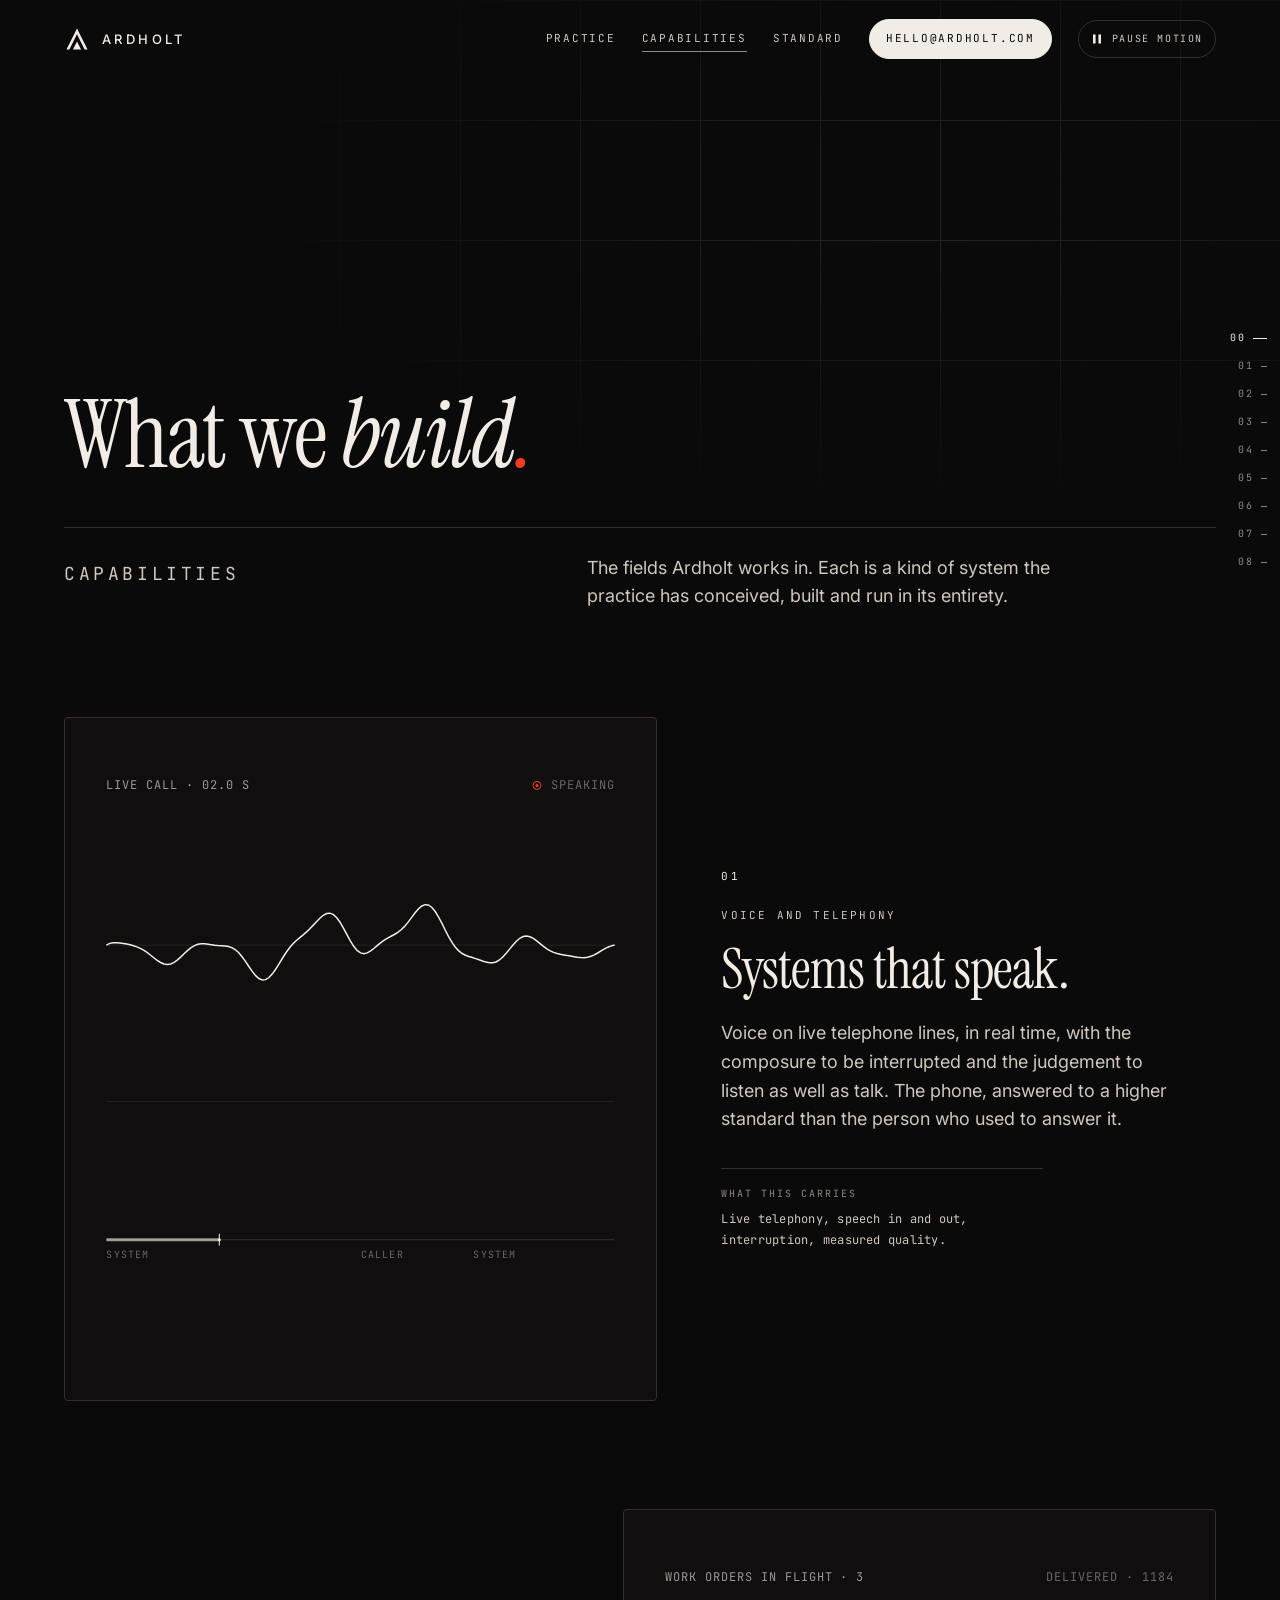
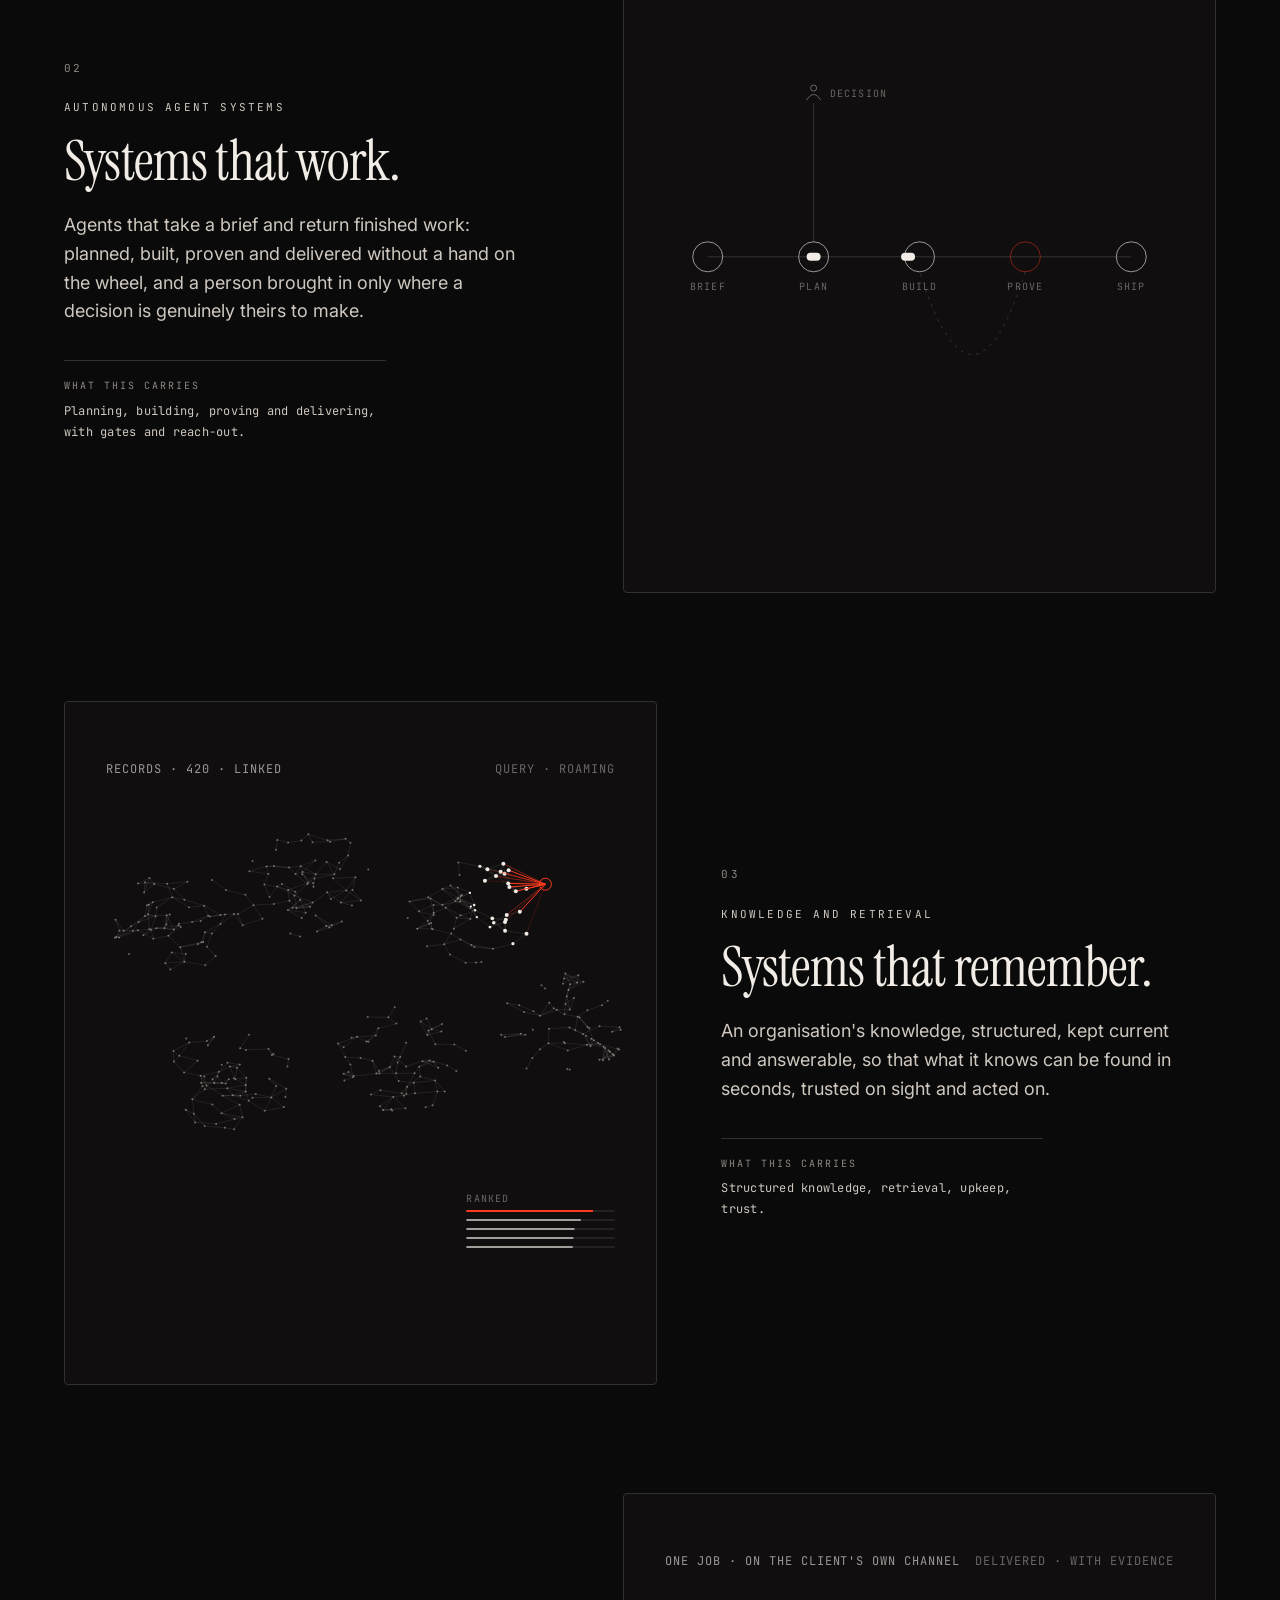
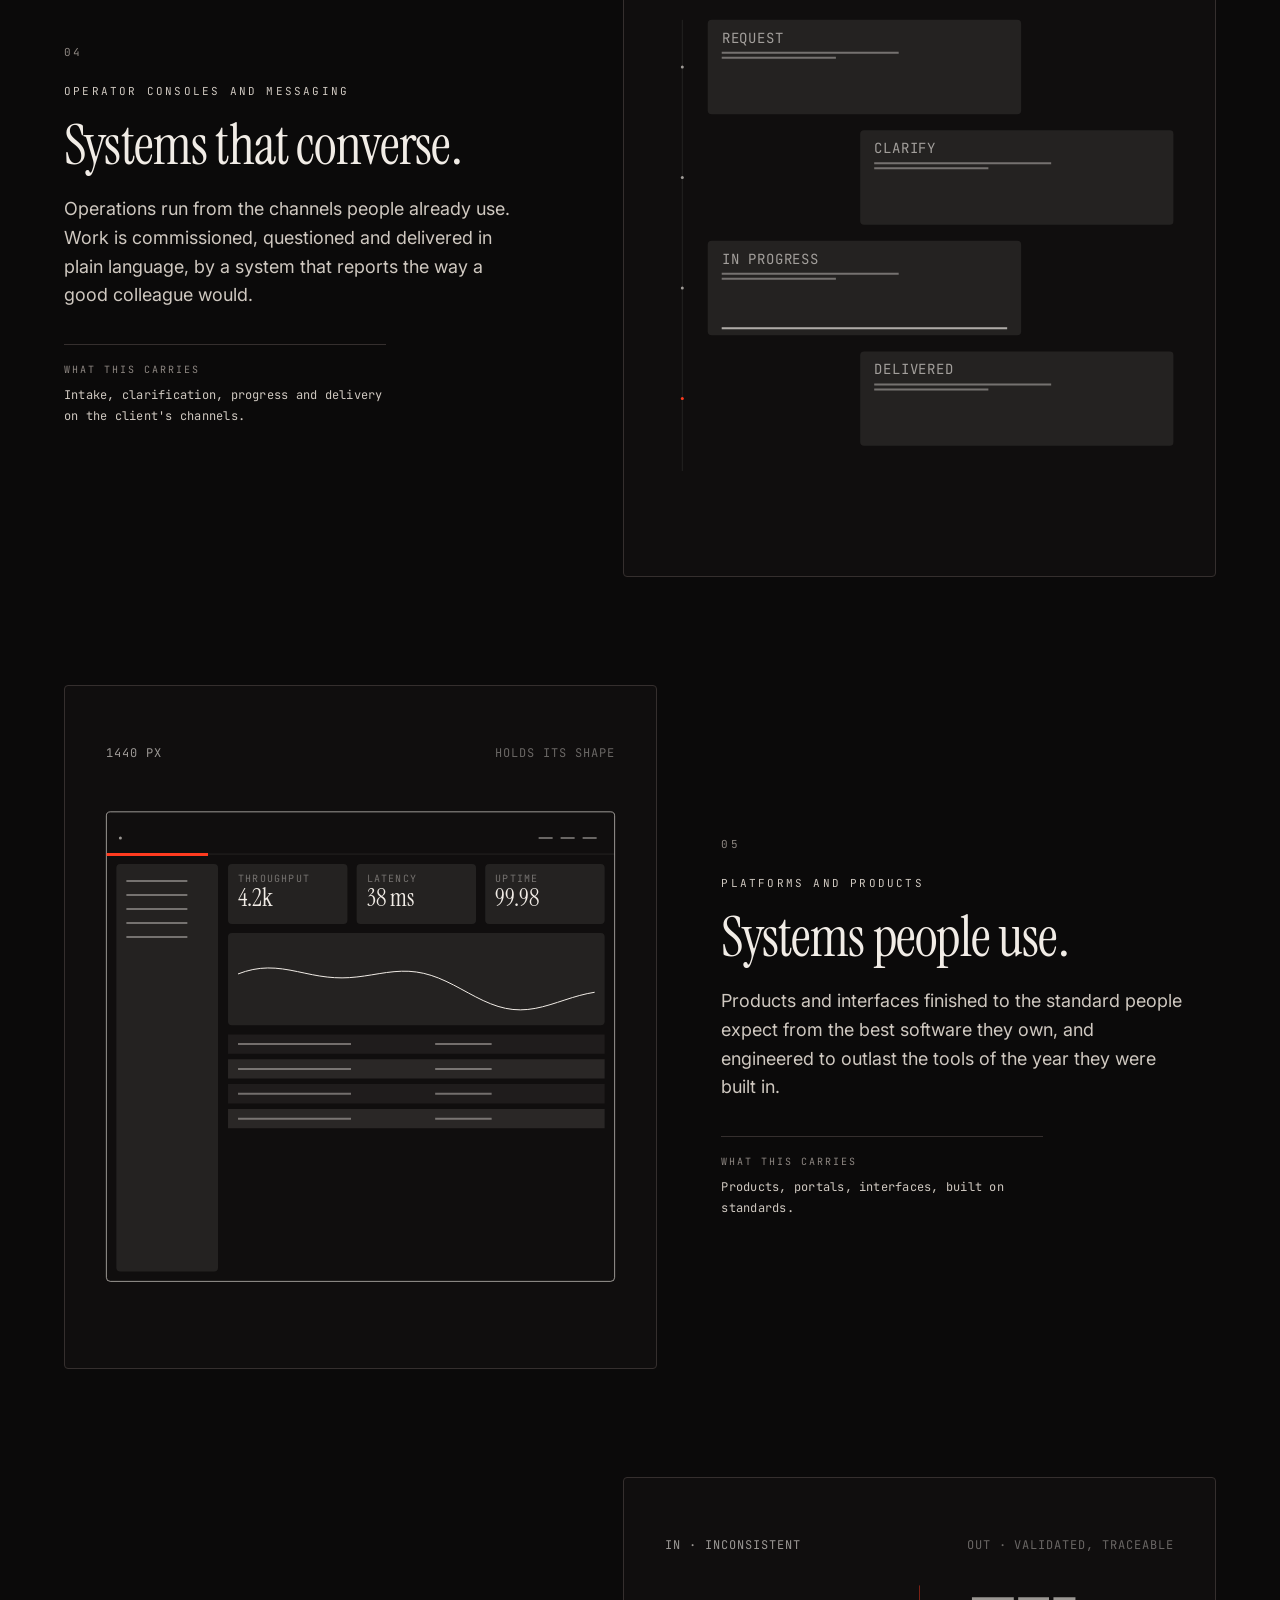
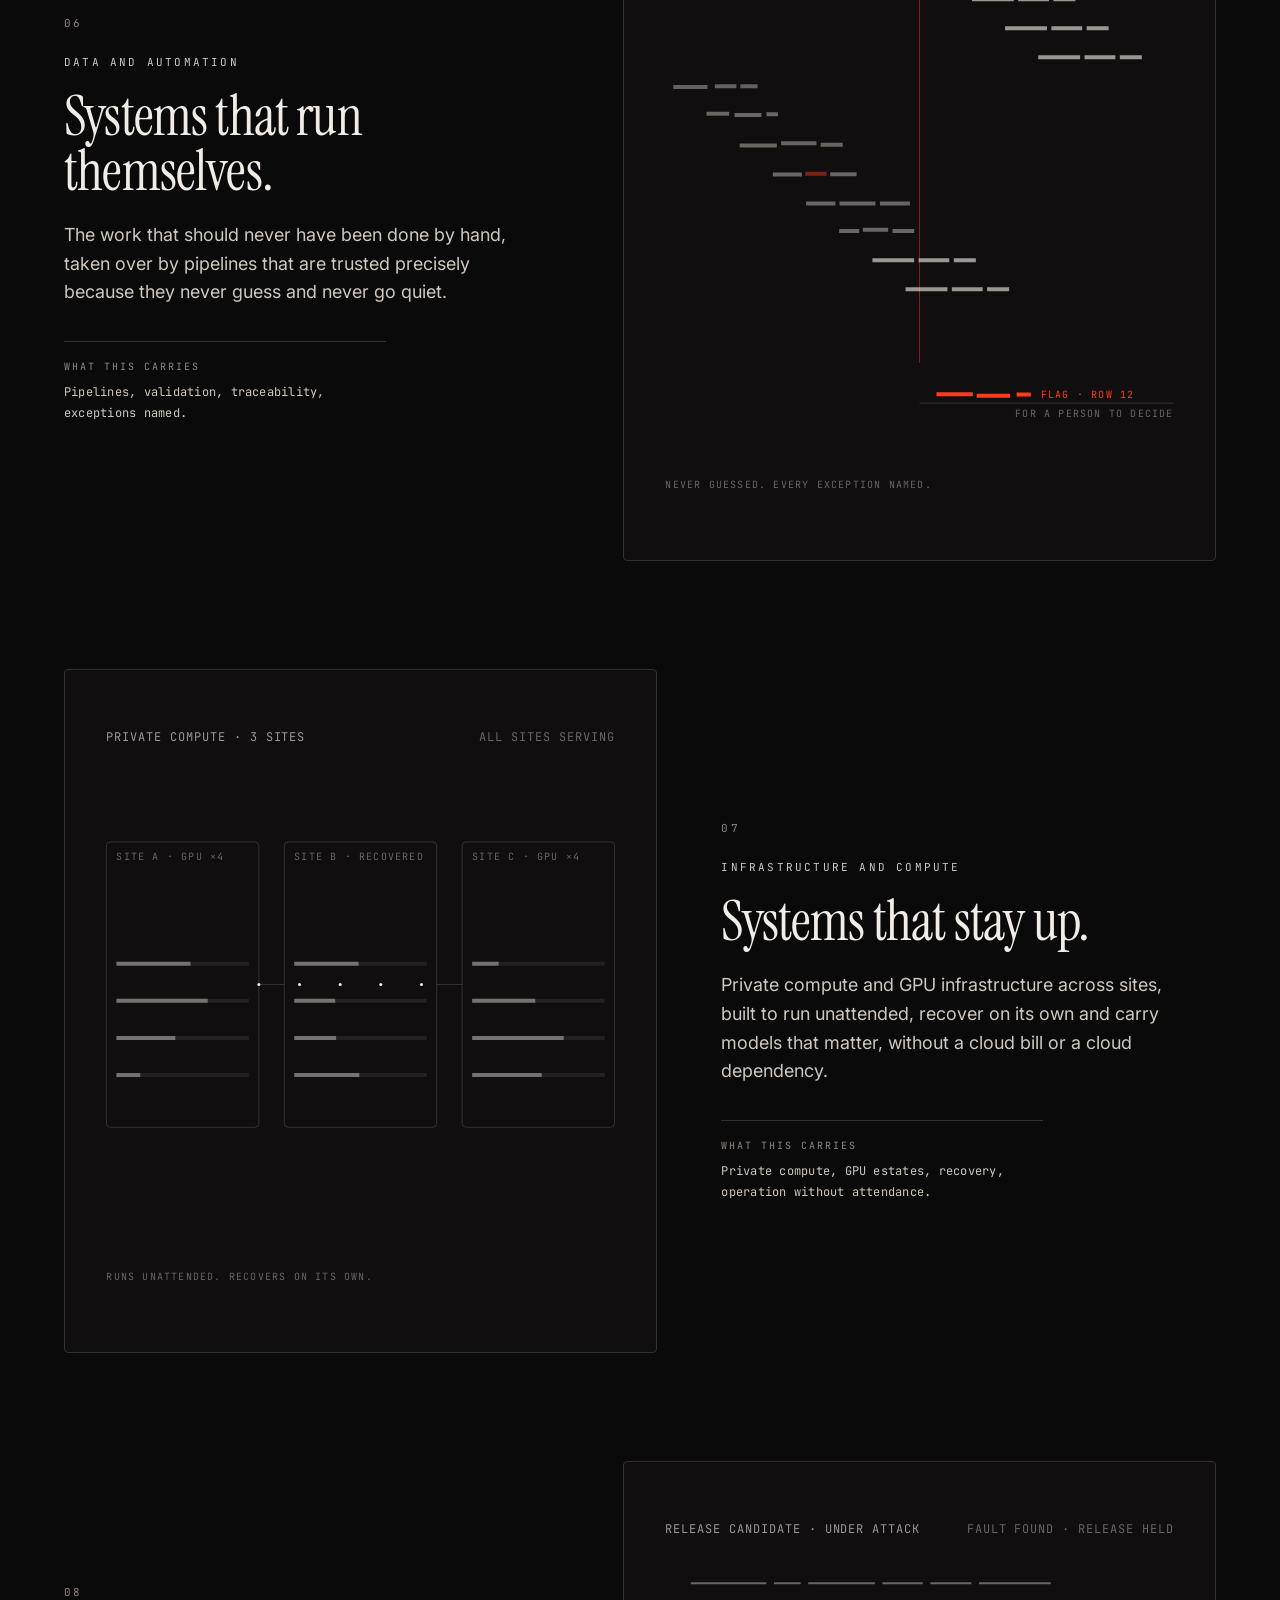
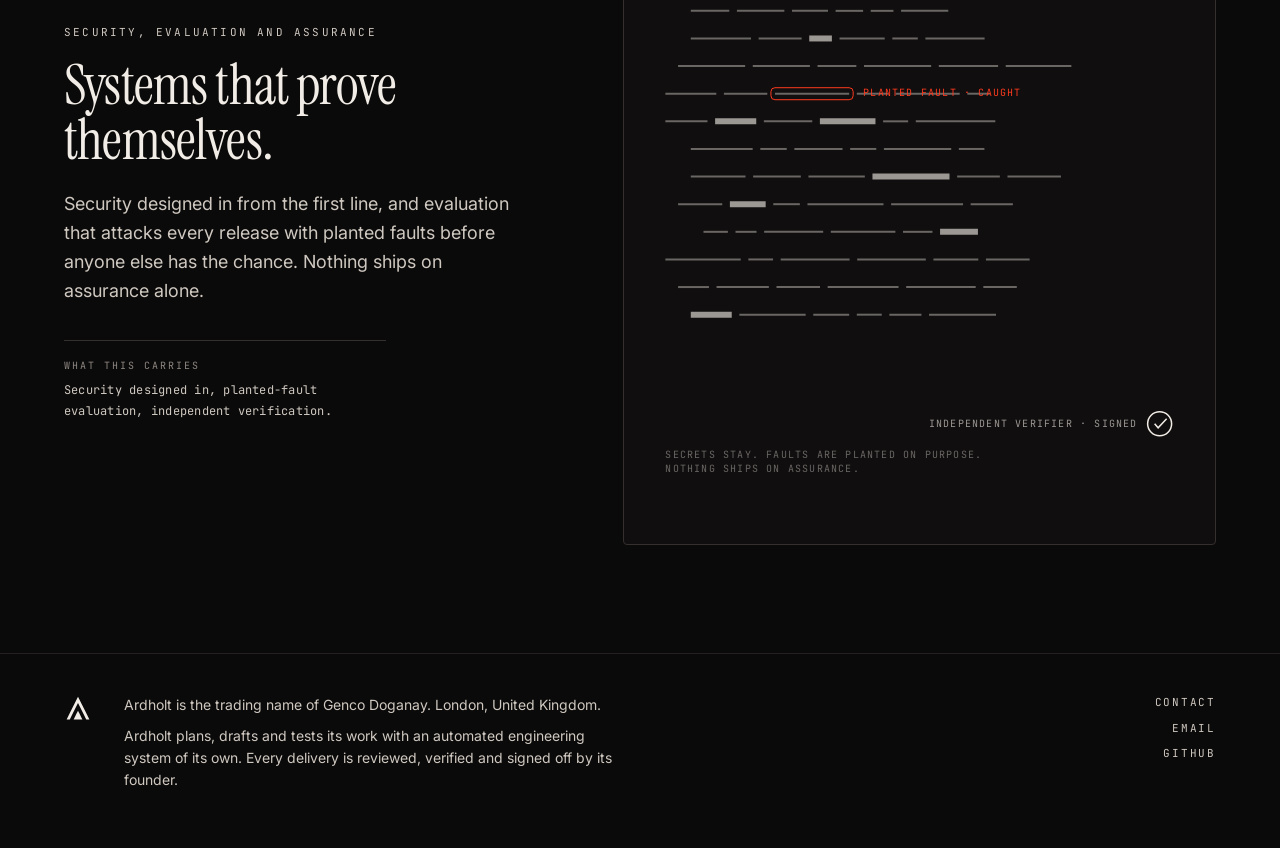
==== commit 45e5c969: "v2: cast Summit hero, eight engineered scenes, page theatre, four pages" ====
--- a/capabilities/index.html
+++ b/capabilities/index.html
@@ -163,6 +163,7 @@
     <svg viewBox="0 0 32 32" fill="currentColor" aria-hidden="true"><path d="M3 29 16 3l13 26h-3.6L16 10.2 6.6 29H3Z"/><path d="M11 29l5-10 5 10H11Z"/></svg>
     <div>
       <p>Ardholt is the trading name of Genco Doganay. London, United Kingdom.</p>
+      <p>Ardholt plans, drafts and tests its work with an automated engineering system of its own. Every delivery is reviewed, verified and signed off by its founder.</p>
     </div>
     <div class="links">
       <a href="../contact/">Contact</a>
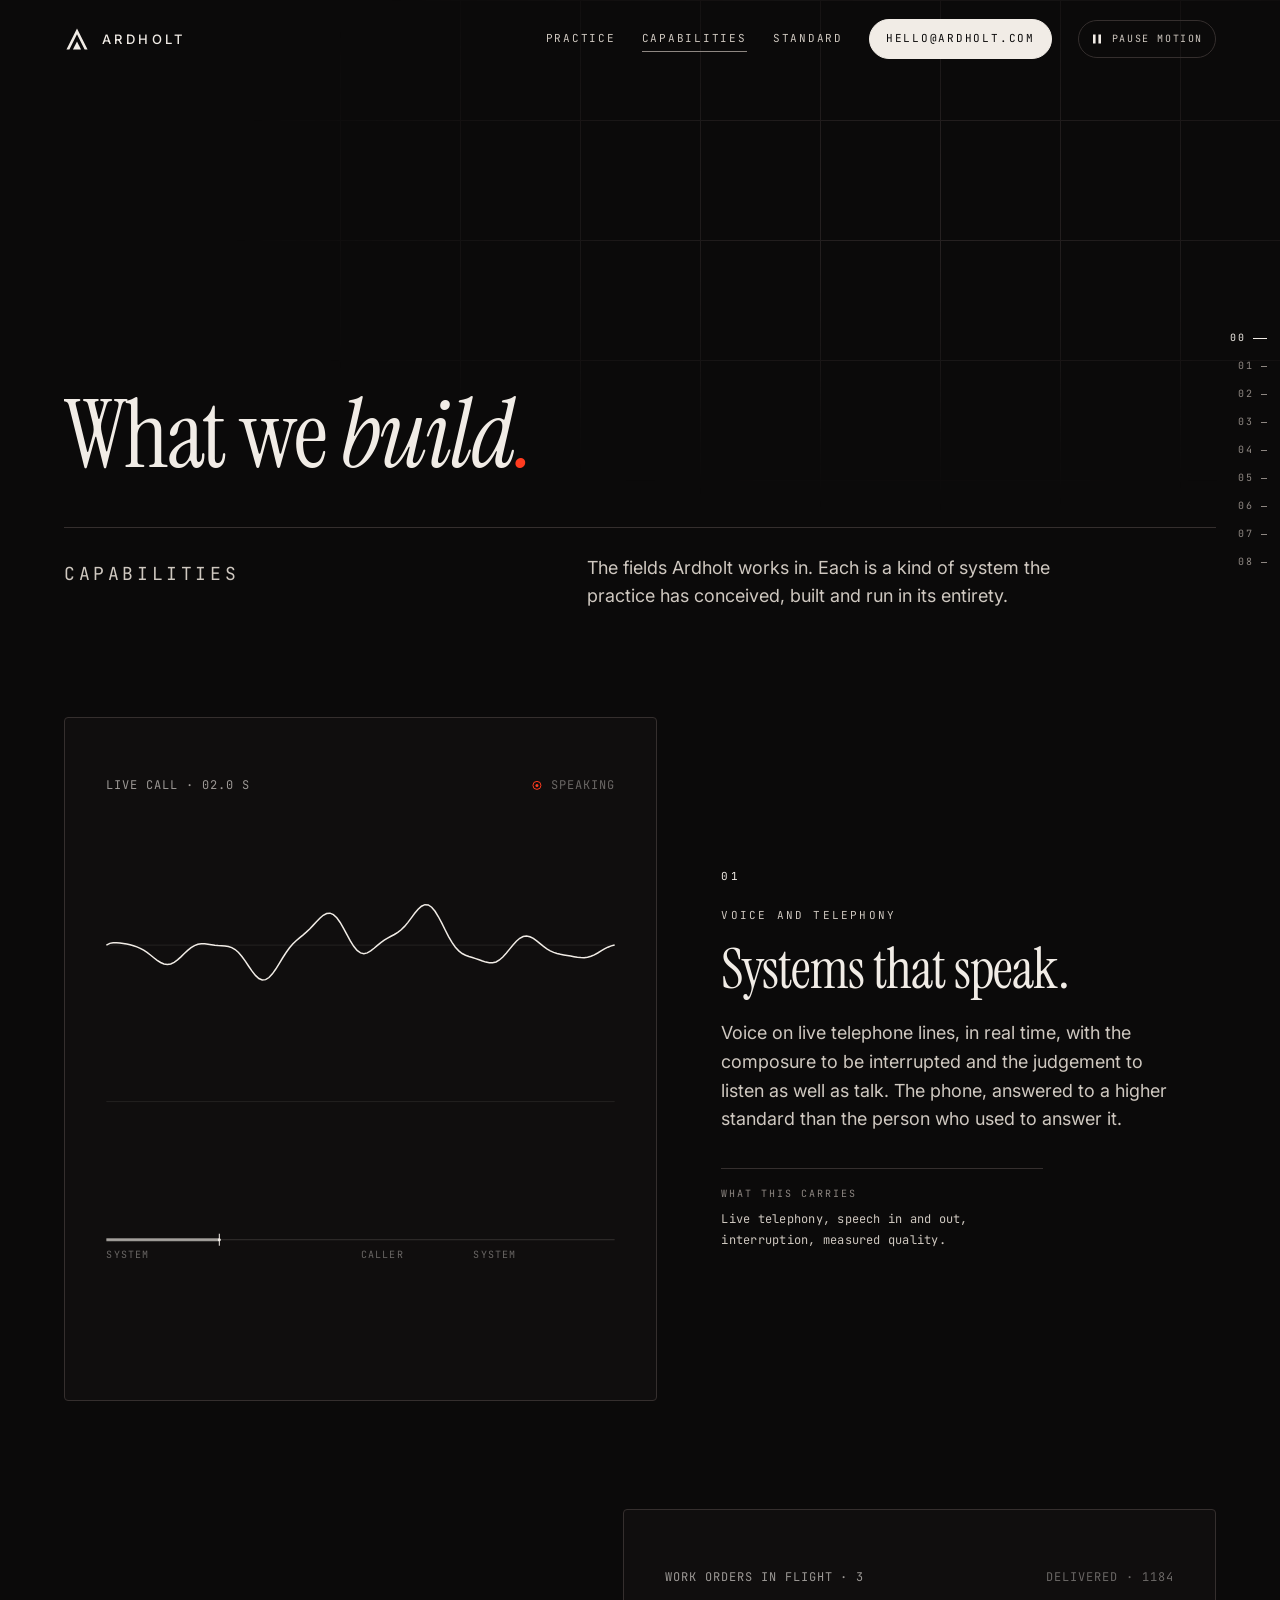
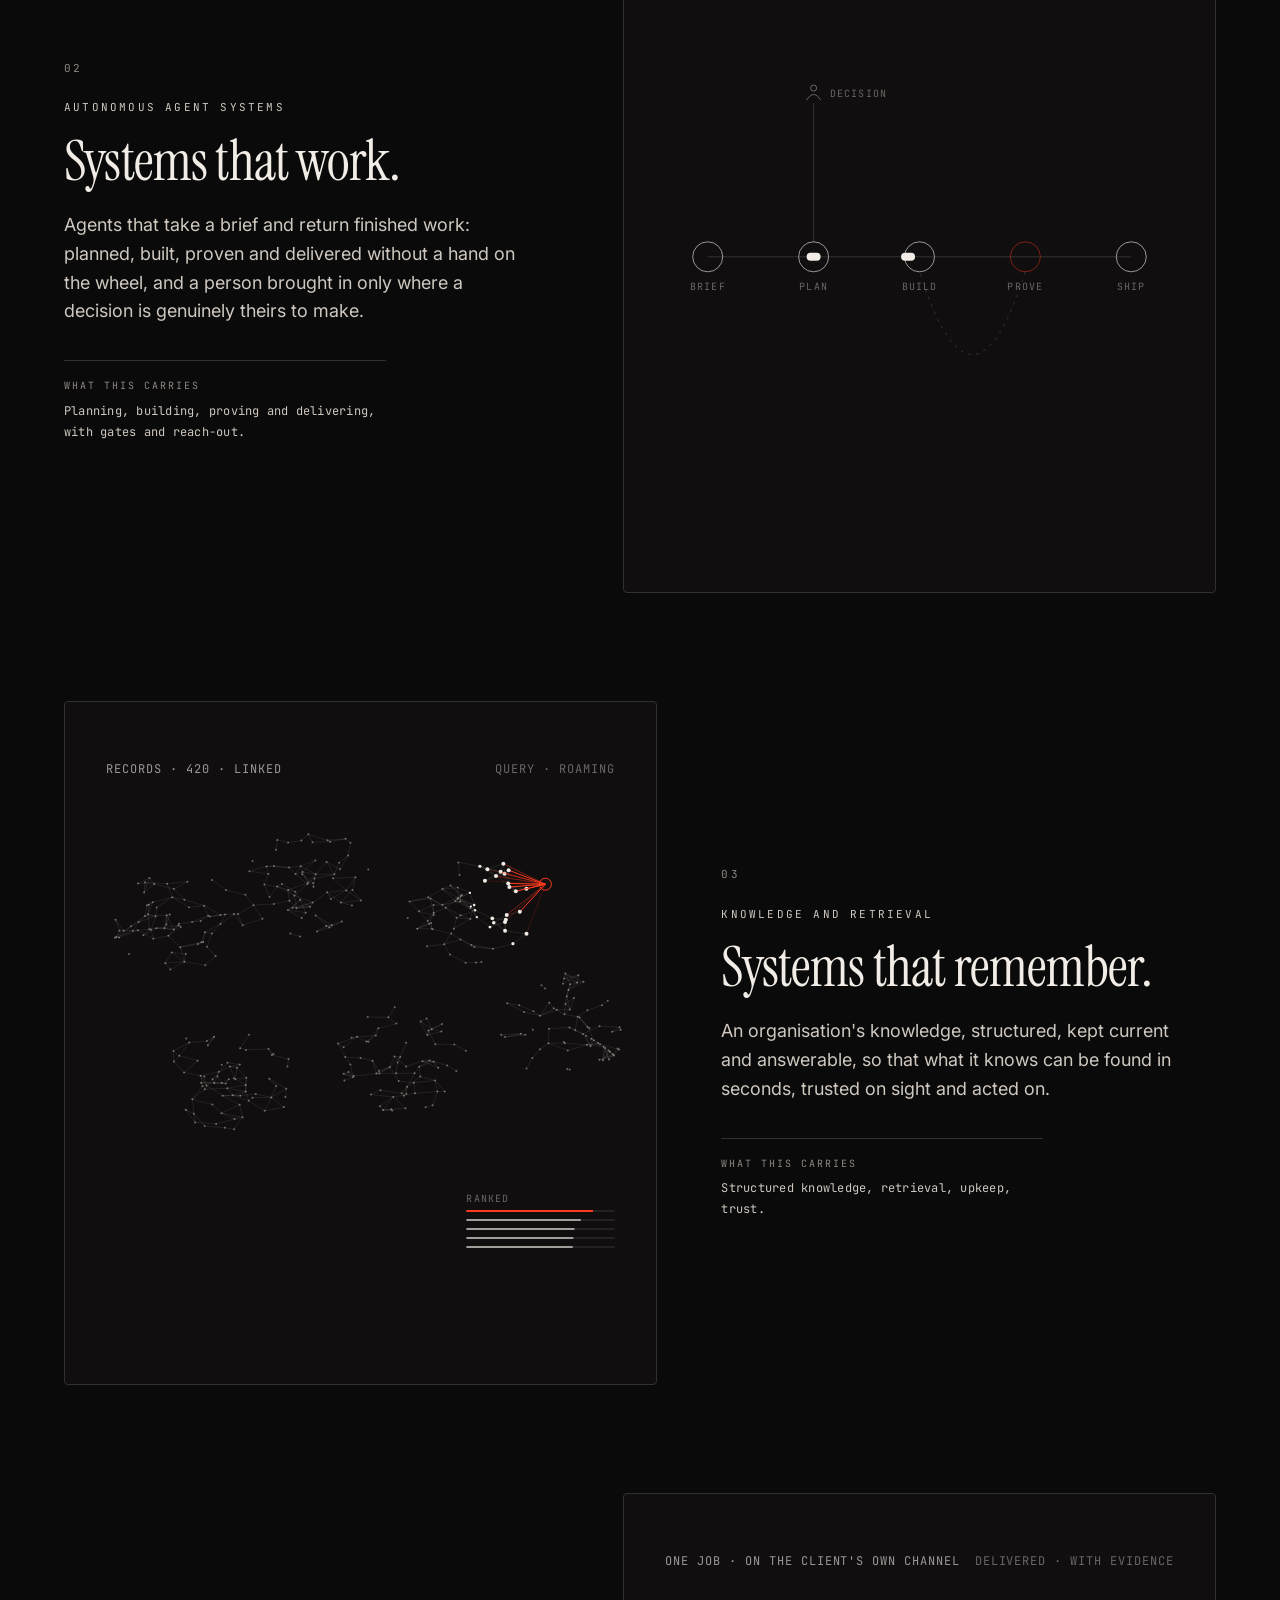
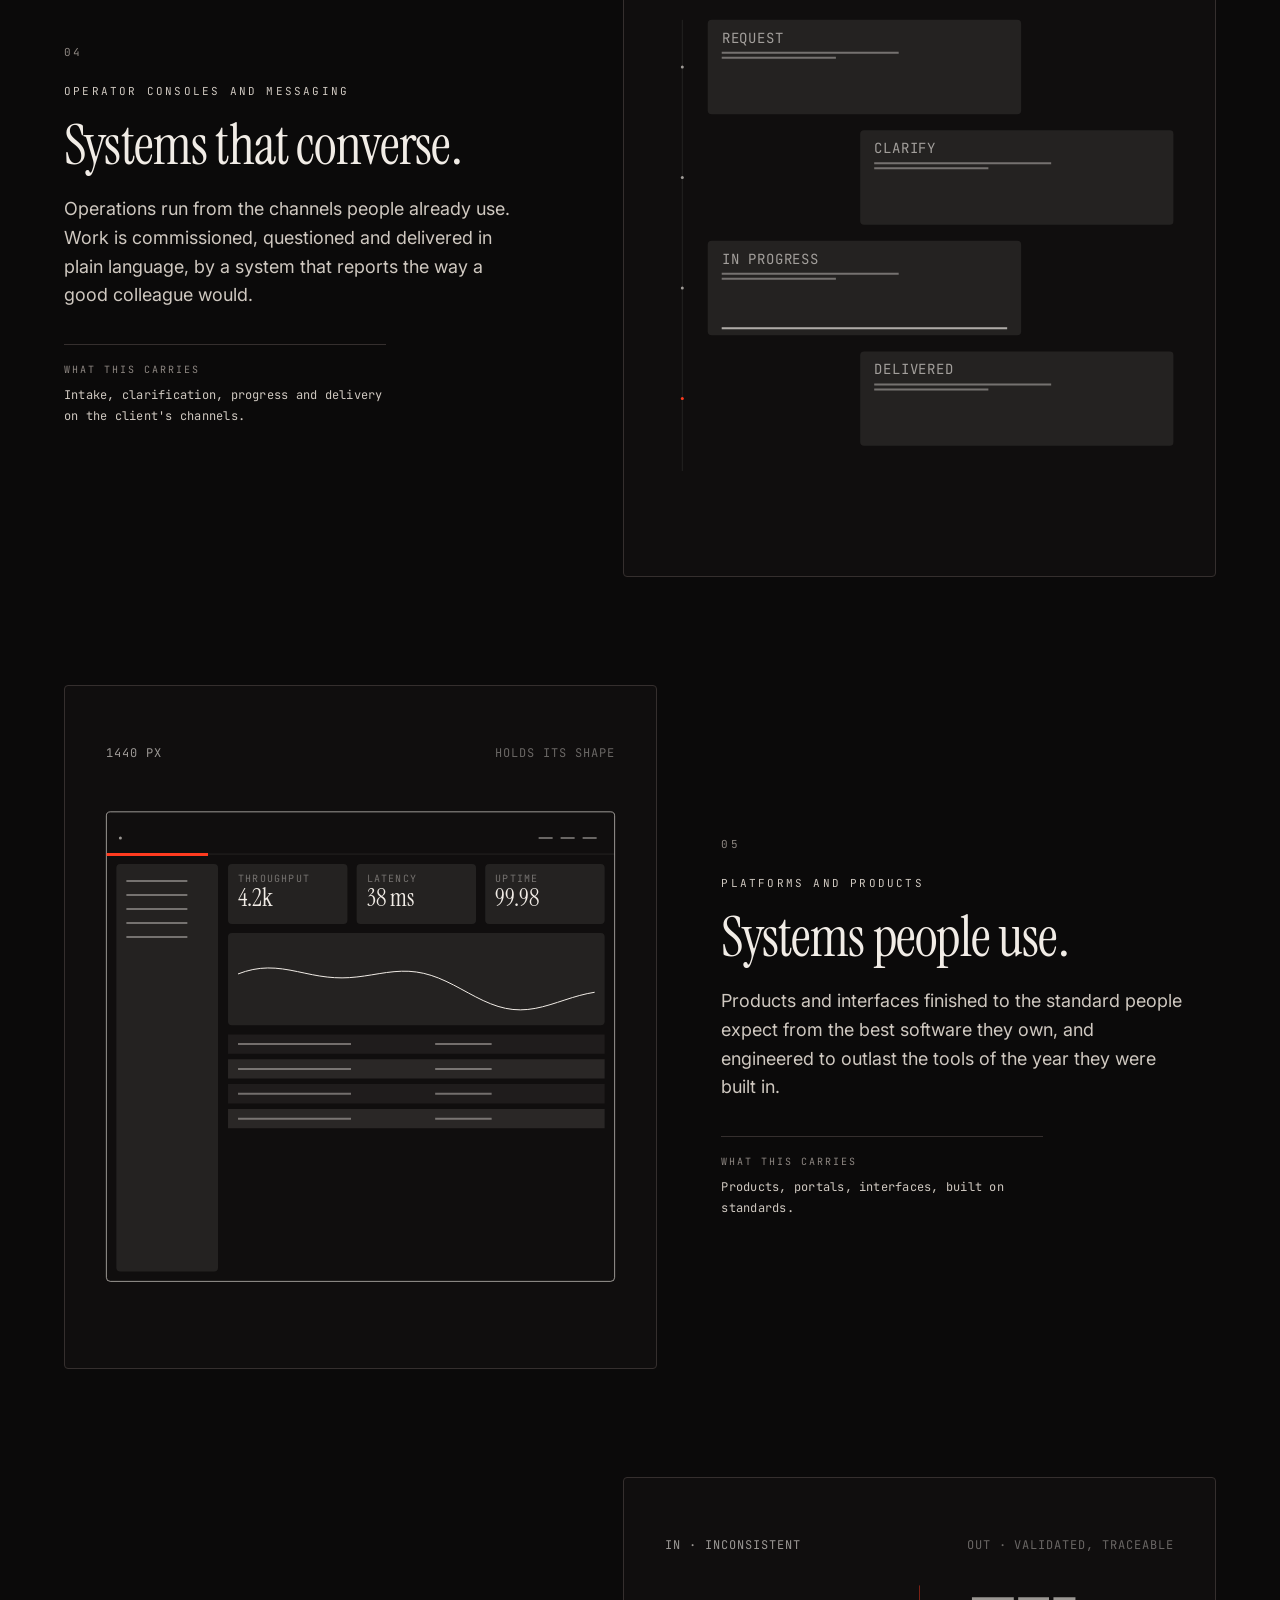
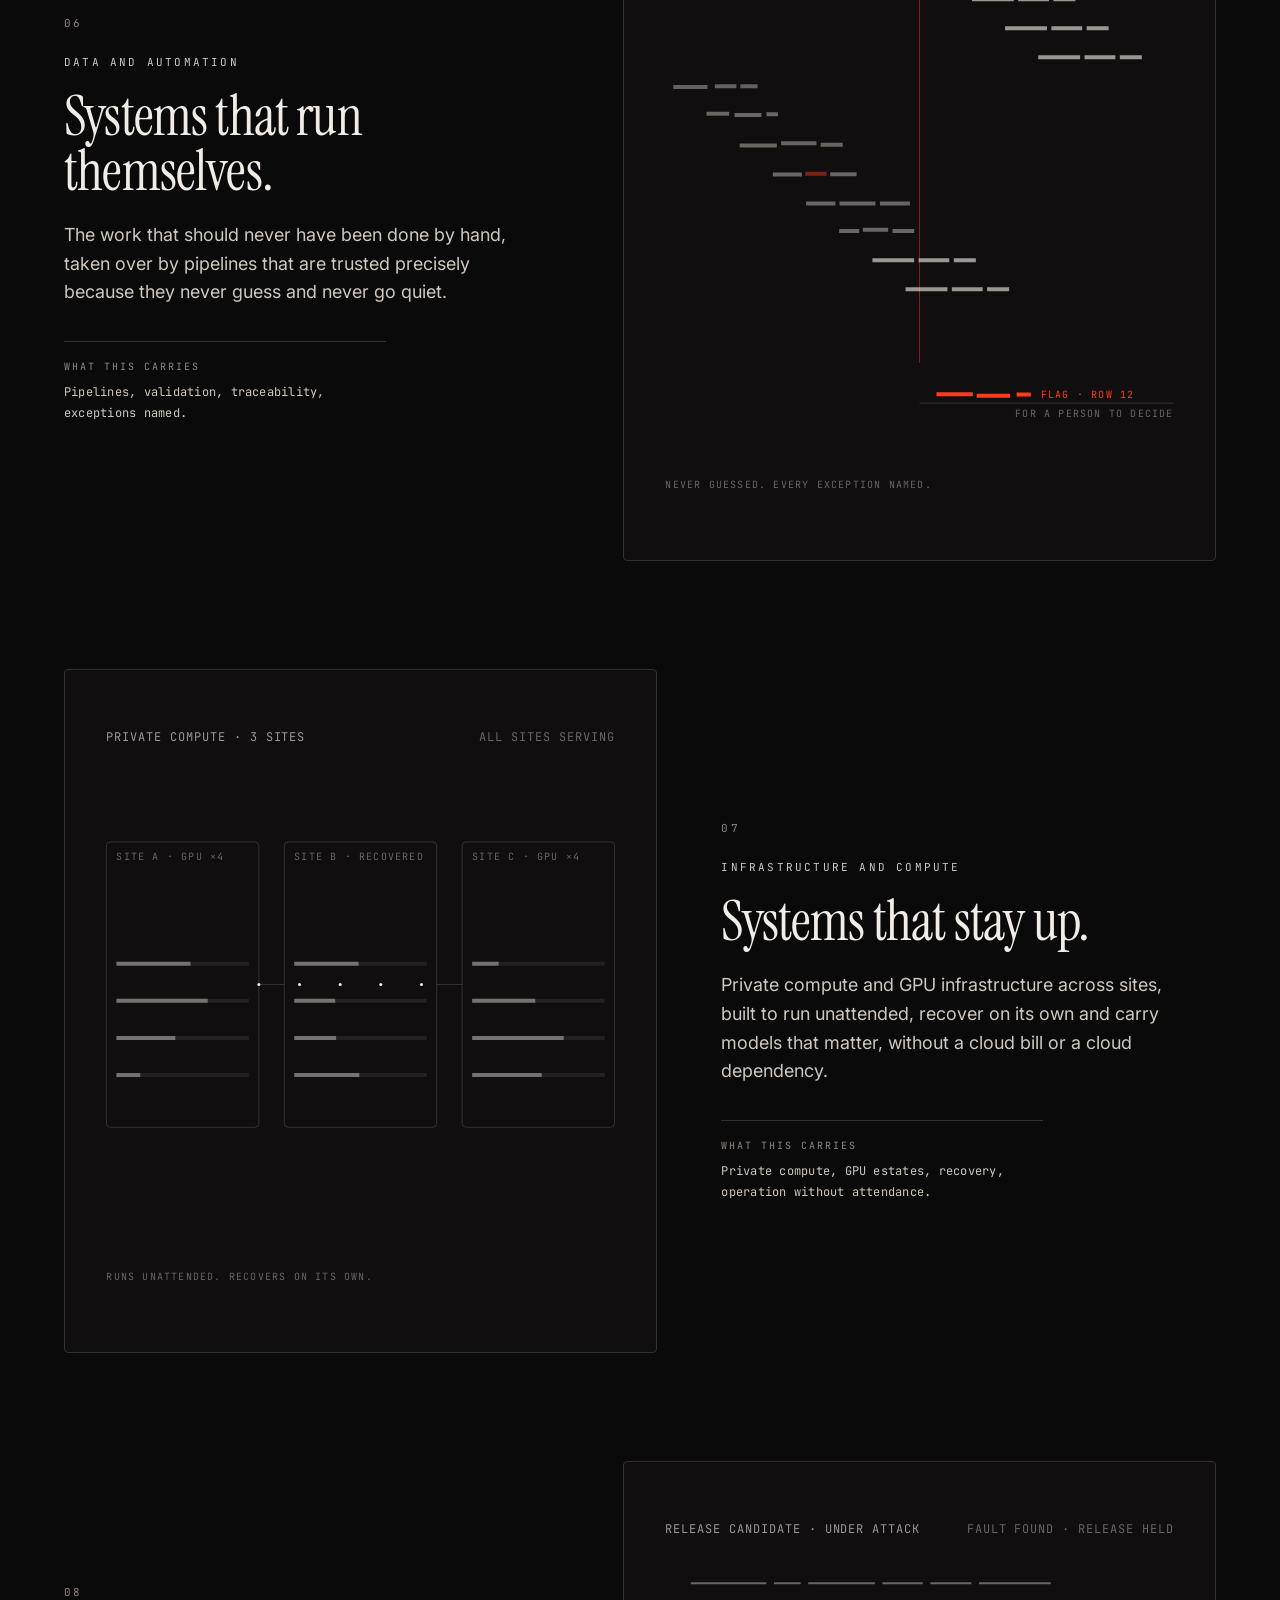
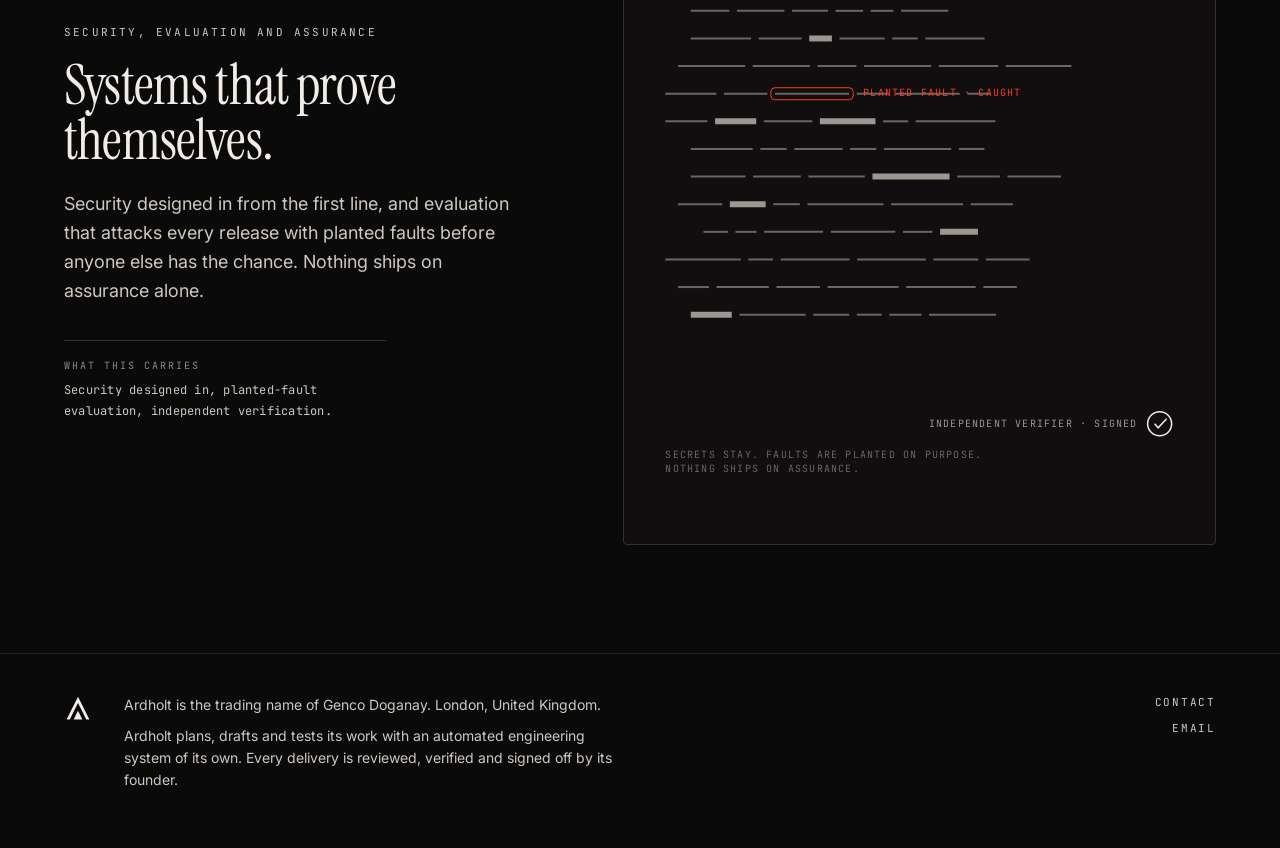
==== commit e1227ef2: "Centred scroll cue, lattice blends into the next section, GitHub link withheld, hero material parame" ====
--- a/capabilities/index.html
+++ b/capabilities/index.html
@@ -168,7 +168,6 @@
     <div class="links">
       <a href="../contact/">Contact</a>
       <a href="mailto:hello@ardholt.com">Email</a>
-      <a href="https://github.com/ardholt" rel="me">GitHub</a>
     </div>
   </div>
 </footer>
--- a/assets/site.css
+++ b/assets/site.css
@@ -44,7 +44,7 @@
 /* hero */
 .hero{position:relative;min-height:100svh;display:grid;grid-template-rows:1fr auto;padding-top:120px;padding-bottom:56px;overflow:hidden;isolation:isolate}
 .truss{position:absolute;inset:0;width:100%;height:100%;z-index:-1;display:block}
-.lattice{position:absolute;inset:0;z-index:-2;background-image:linear-gradient(var(--line) 1px,transparent 1px),linear-gradient(90deg,var(--line) 1px,transparent 1px);background-size:120px 120px;background-position:center top;-webkit-mask-image:radial-gradient(ellipse 75% 65% at 72% 30%,#000 10%,transparent 72%);mask-image:radial-gradient(ellipse 75% 65% at 72% 30%,#000 10%,transparent 72%)}
+.lattice{position:absolute;inset:0;z-index:-2;background-image:linear-gradient(var(--line) 1px,transparent 1px),linear-gradient(90deg,var(--line) 1px,transparent 1px);background-size:120px 120px;background-position:center top;-webkit-mask-image:radial-gradient(ellipse 75% 65% at 72% 30%,#000 10%,transparent 72%),linear-gradient(#000 55%,transparent 96%);-webkit-mask-composite:source-in;mask-image:radial-gradient(ellipse 75% 65% at 72% 30%,#000 10%,transparent 72%),linear-gradient(#000 55%,transparent 96%);mask-composite:intersect}
 .hero h1{font-family:var(--serif);font-weight:400;font-size:clamp(50px,8.6vw,146px);line-height:.94;letter-spacing:-.02em;margin:0;max-width:11.5ch;align-self:end}
 .hero h1 i{font-style:italic}
 .hero h1 .dot{color:var(--acc)}
@@ -52,17 +52,18 @@
 .hero .under p{margin:0;max-width:46ch;font-size:18px;line-height:1.55;color:var(--ink-2)}
 .hero .under .label{padding-top:6px}
 .eyebrow{font-size:10px;color:var(--mute)}
+@media(max-width:52.5em){.hero .under .eyebrow{font-size:10px;letter-spacing:.16em}}
 @media(min-width:52.5em){.nowrap{white-space:nowrap}}
 .hero .under p:not(.label){text-wrap:pretty}
 .mnav{display:none}
 .cue{position:absolute;right:var(--gutter);bottom:56px;display:flex;flex-direction:column;align-items:center;gap:8px;font-family:var(--mono);font-size:10px;letter-spacing:.2em;text-transform:uppercase;color:var(--mute)}
 .cue b{font-weight:400}
 .cue i{width:44px;height:44px;display:grid;place-items:center;border:1px solid var(--line-2);border-radius:50%;position:relative}
-.cue i svg{position:absolute;width:12px;height:12px;left:16px;top:24px}
+.cue i svg{width:12px;height:24px;display:block;animation:cue 2.2s var(--ease) 2}
 .cue:hover i{border-color:var(--ink)}
-.cue span{width:1px;height:14px;background:var(--ink);animation:cue 2.2s var(--ease) 2}
+
 @keyframes cue{0%{transform:translateY(-6px);opacity:0}30%{opacity:1}100%{transform:translateY(8px);opacity:0}}
-html.motion-off .cue span{animation:none}
+html.motion-off .cue i svg{animation:none}
 
 /* split-line reveal */
 .lines .ln{display:block;overflow:hidden;padding-bottom:.08em;margin-bottom:-.08em}
@@ -88,7 +89,7 @@
 .three .n{font-family:var(--mono);font-size:11px;letter-spacing:.2em;color:var(--mute);display:block;margin-bottom:22px}
 .three>div:hover .n{color:var(--acc)}
 .three h3{font-family:var(--serif);font-weight:400;font-size:clamp(32px,2.8vw,44px);line-height:1;margin:0 0 14px;letter-spacing:-.01em}
-.three p{margin:0;color:var(--ink-2);font-size:17px;line-height:1.6;max-width:36ch}
+.three p{margin:0;color:var(--ink-2);font-size:18px;line-height:1.6;max-width:36ch}
 
 /* capabilities: pinned stage + steps */
 .caps{padding-top:clamp(96px,12vw,170px);padding-bottom:clamp(40px,6vw,90px);border-top:1px solid var(--line)}
@@ -116,6 +117,7 @@
 
 /* statement band with scrubbed words */
 .band{background:var(--bg-2);border-top:1px solid var(--line);border-bottom:1px solid var(--line)}
+.band .band-label{display:block;margin-bottom:26px;color:var(--ink-2)}
 .band .r{display:grid;grid-template-columns:minmax(0,1.3fr) minmax(0,1fr);gap:clamp(28px,5vw,80px);align-items:end}
 .band .r p{margin:0;color:var(--ink-2);font-size:17px;line-height:1.6;max-width:40ch}
 .band .r p.q{font-family:var(--serif);font-size:clamp(34px,4.6vw,70px);line-height:1.06;letter-spacing:-.015em;max-width:22ch;color:var(--ink)}
@@ -139,8 +141,8 @@
 .contact .label{display:block;margin-bottom:26px}
 .contact h2{font-size:clamp(40px,5.6vw,88px);margin:0 0 40px;max-width:16ch}
 .contact .mail{display:inline-flex;align-items:center;gap:26px;font-family:var(--serif);font-size:clamp(28px,3.6vw,54px);line-height:1;letter-spacing:-.01em;padding:.42em .9em .42em 1em;background:var(--ink);color:var(--bg);border:1px solid var(--ink);border-radius:999px;transition:background .3s,color .3s;will-change:transform}
-.contact .mail .arrow{display:inline-block;width:.9em;height:.9em;border:1px solid currentColor;border-radius:50%;position:relative;flex:none;transition:transform .5s var(--ease)}
-.contact .mail .arrow::after{content:"";position:absolute;left:30%;top:30%;width:40%;height:40%;border-top:1px solid currentColor;border-right:1px solid currentColor;transform:rotate(45deg)}
+.contact .mail .arrow{display:inline-grid;place-items:center;width:.9em;height:.9em;border:1px solid currentColor;border-radius:50%;flex:none;transition:transform .5s var(--ease)}
+.contact .mail .arrow svg{width:52%;height:52%;display:block}
 .contact .mail:hover,.contact .mail:focus-visible{background:transparent;color:var(--ink)}
 .contact .mail:hover .arrow{transform:rotate(45deg)}
 .contact .note{margin:34px 0 0;color:var(--mute);font-size:15px;max-width:48ch;line-height:1.6}
@@ -166,9 +168,9 @@
 }
 @media(max-width:52.5em){
   .hero{padding-top:104px;padding-bottom:40px}
-  .truss{-webkit-mask-image:linear-gradient(#000 30%,transparent 44%);mask-image:linear-gradient(#000 30%,transparent 44%)}
-  .hero{min-height:100svh}
-  .lattice{-webkit-mask-image:radial-gradient(ellipse 90% 45% at 50% 22%,#000 10%,transparent 70%);mask-image:radial-gradient(ellipse 90% 45% at 50% 22%,#000 10%,transparent 70%)}
+  .truss{-webkit-mask-image:linear-gradient(#000 38%,transparent 50%);mask-image:linear-gradient(#000 38%,transparent 50%)}
+  .hero{min-height:88svh}
+  .lattice{-webkit-mask-image:radial-gradient(ellipse 90% 45% at 50% 22%,#000 10%,transparent 70%),linear-gradient(#000 50%,transparent 95%);-webkit-mask-composite:source-in;mask-image:radial-gradient(ellipse 90% 45% at 50% 22%,#000 10%,transparent 70%),linear-gradient(#000 50%,transparent 95%);mask-composite:intersect}
   .mnav{display:flex;gap:22px;margin:22px 0 30px;font-family:var(--mono);font-size:11px;letter-spacing:.16em;text-transform:uppercase;color:var(--ink)}
   .mnav a{padding:14px 0;min-height:44px;display:inline-flex;align-items:center;border-bottom:1px solid var(--line-2)}
   .hero .under,.head,.band .r{grid-template-columns:1fr;gap:18px}
@@ -189,7 +191,7 @@
   html{scroll-behavior:auto}
   .lines .ln>span{transform:none;transition:none}
   .rv{transition:opacity .2s;transform:none}
-  .cue span{animation:none}
+  .cue i svg{animation:none}
   .nav a::after{transition:none}
   .band .r p.q .w{color:var(--ink)}
   .steps .progress i{transform:none}
--- a/assets/theatre.css
+++ b/assets/theatre.css
@@ -5,7 +5,9 @@
 
 /* header: fixed; once the page leaves the top it compacts onto a quiet glass and carries the scroll progress */
 html{scroll-padding-top:84px}
-.top{position:fixed;transition:padding .45s var(--ease);view-transition-name:th-top}
+.top{position:fixed;transition:padding .45s var(--ease),transform .4s var(--ease);view-transition-name:th-top}
+.top.th-away:not(:focus-within){transform:translateY(-100%);visibility:hidden;transition:padding .45s var(--ease),transform 0s,visibility 0s}
+html.th-menu-open .top,html.motion-off .top{transform:none}
 .top::before{content:"";position:absolute;inset:0;z-index:-1;background:rgba(11,10,10,.86);-webkit-backdrop-filter:blur(14px) saturate(1.15);backdrop-filter:blur(14px) saturate(1.15);border-bottom:1px solid var(--line);opacity:0;transition:opacity .45s var(--ease)}
 .top.th-scrolled{padding-top:10px;padding-bottom:10px}
 .top.th-scrolled::before{opacity:1}
--- a/assets/pages.css
+++ b/assets/pages.css
@@ -90,8 +90,8 @@
 /* ---------- contact: one display action, otherwise still ---------- */
 .ct .ct-act{margin-top:clamp(36px,5vw,64px)}
 .ct-pill{display:inline-flex;align-items:center;gap:.42em;max-width:100%;font-family:var(--serif);font-size:clamp(26px,5.4vw,90px);line-height:1;letter-spacing:-.01em;padding:.34em .62em .36em .78em;background:var(--ink);color:var(--bg);border:1px solid var(--ink);border-radius:999px;transition:background .3s,color .3s;will-change:transform}
-.ct-pill .arrow{display:inline-block;width:.82em;height:.82em;border:1px solid currentColor;border-radius:50%;position:relative;flex:none;transition:transform .5s var(--ease)}
-.ct-pill .arrow::after{content:"";position:absolute;left:30%;top:30%;width:40%;height:40%;border-top:1px solid currentColor;border-right:1px solid currentColor;transform:rotate(45deg)}
+.ct-pill .arrow{display:inline-grid;place-items:center;width:.82em;height:.82em;border:1px solid currentColor;border-radius:50%;flex:none;transition:transform .5s var(--ease)}
+.ct-pill .arrow svg{width:52%;height:52%;display:block}
 .ct-pill:hover,.ct-pill:focus-visible{background:transparent;color:var(--ink)}
 .ct-pill:hover .arrow{transform:rotate(45deg)}
 .ct-line{margin:22px 0 0;font-family:var(--mono);font-size:11px;letter-spacing:.16em;text-transform:uppercase;color:var(--mute)}
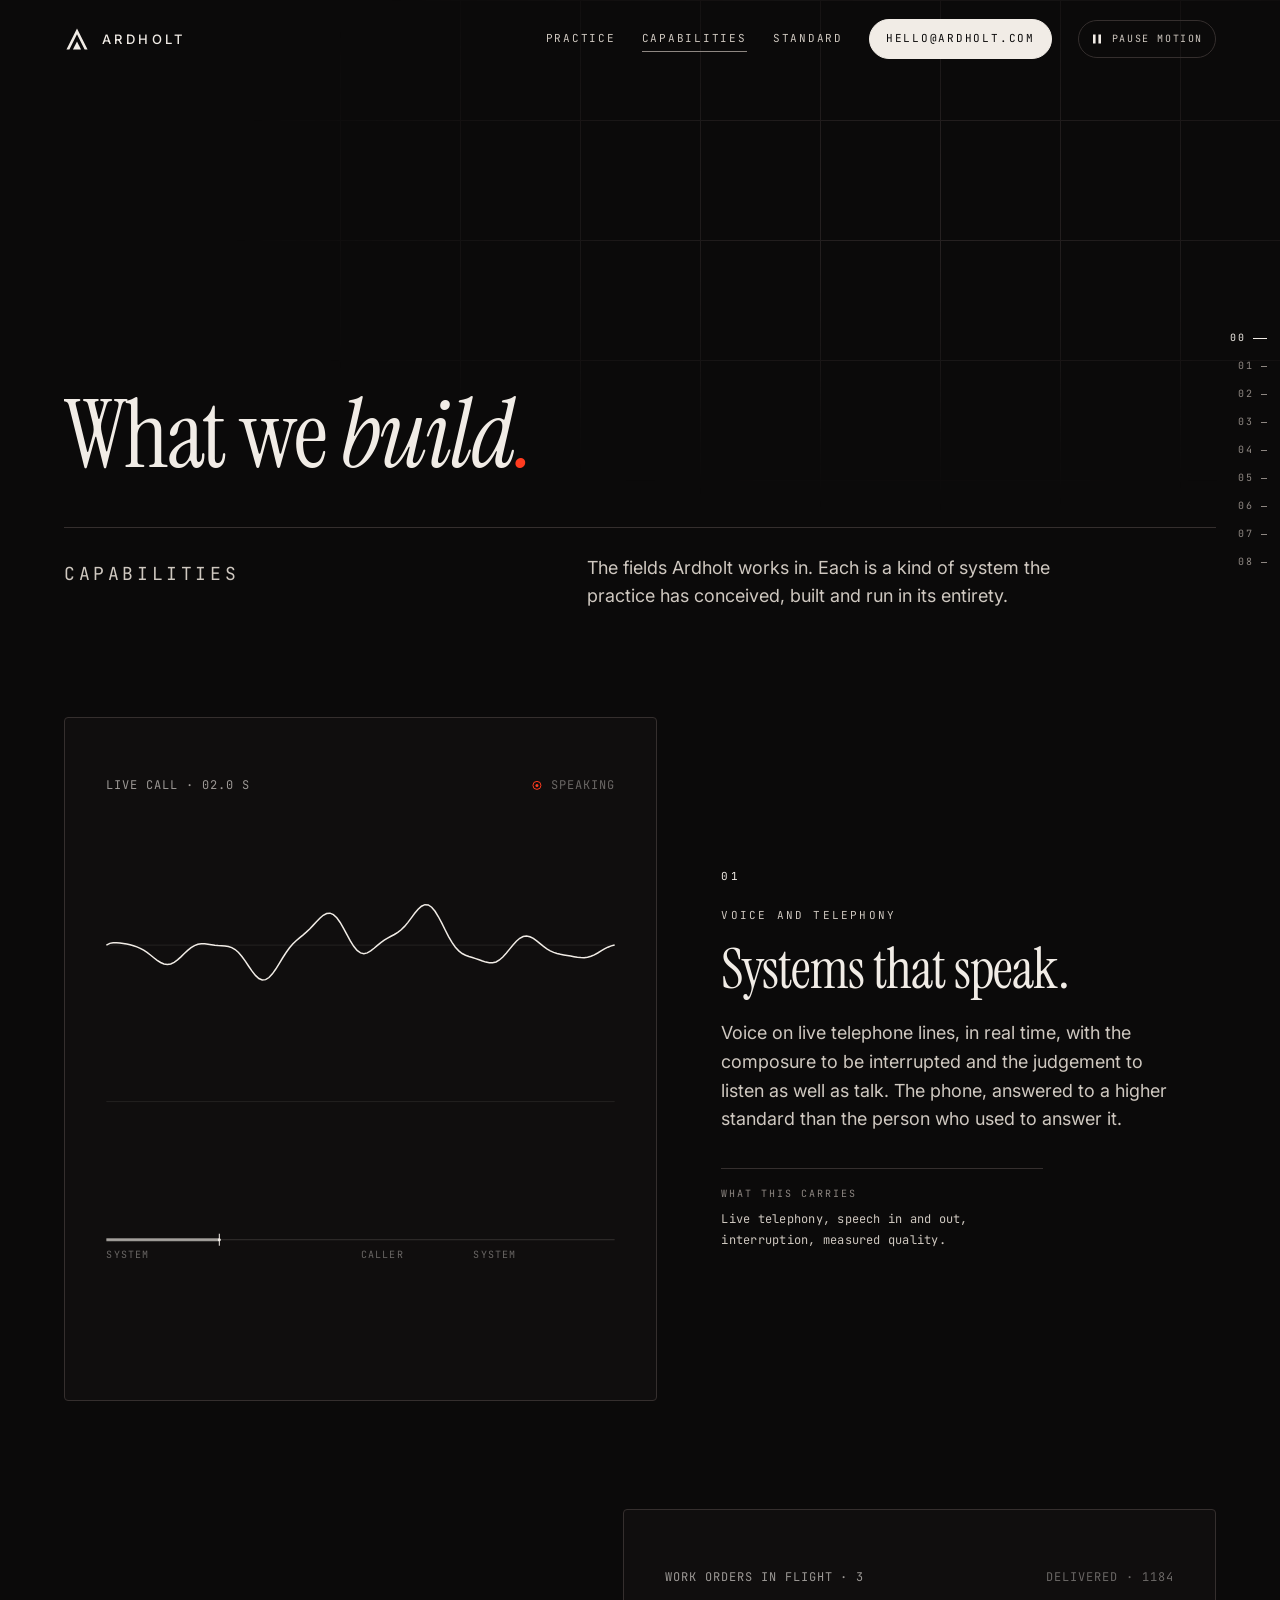
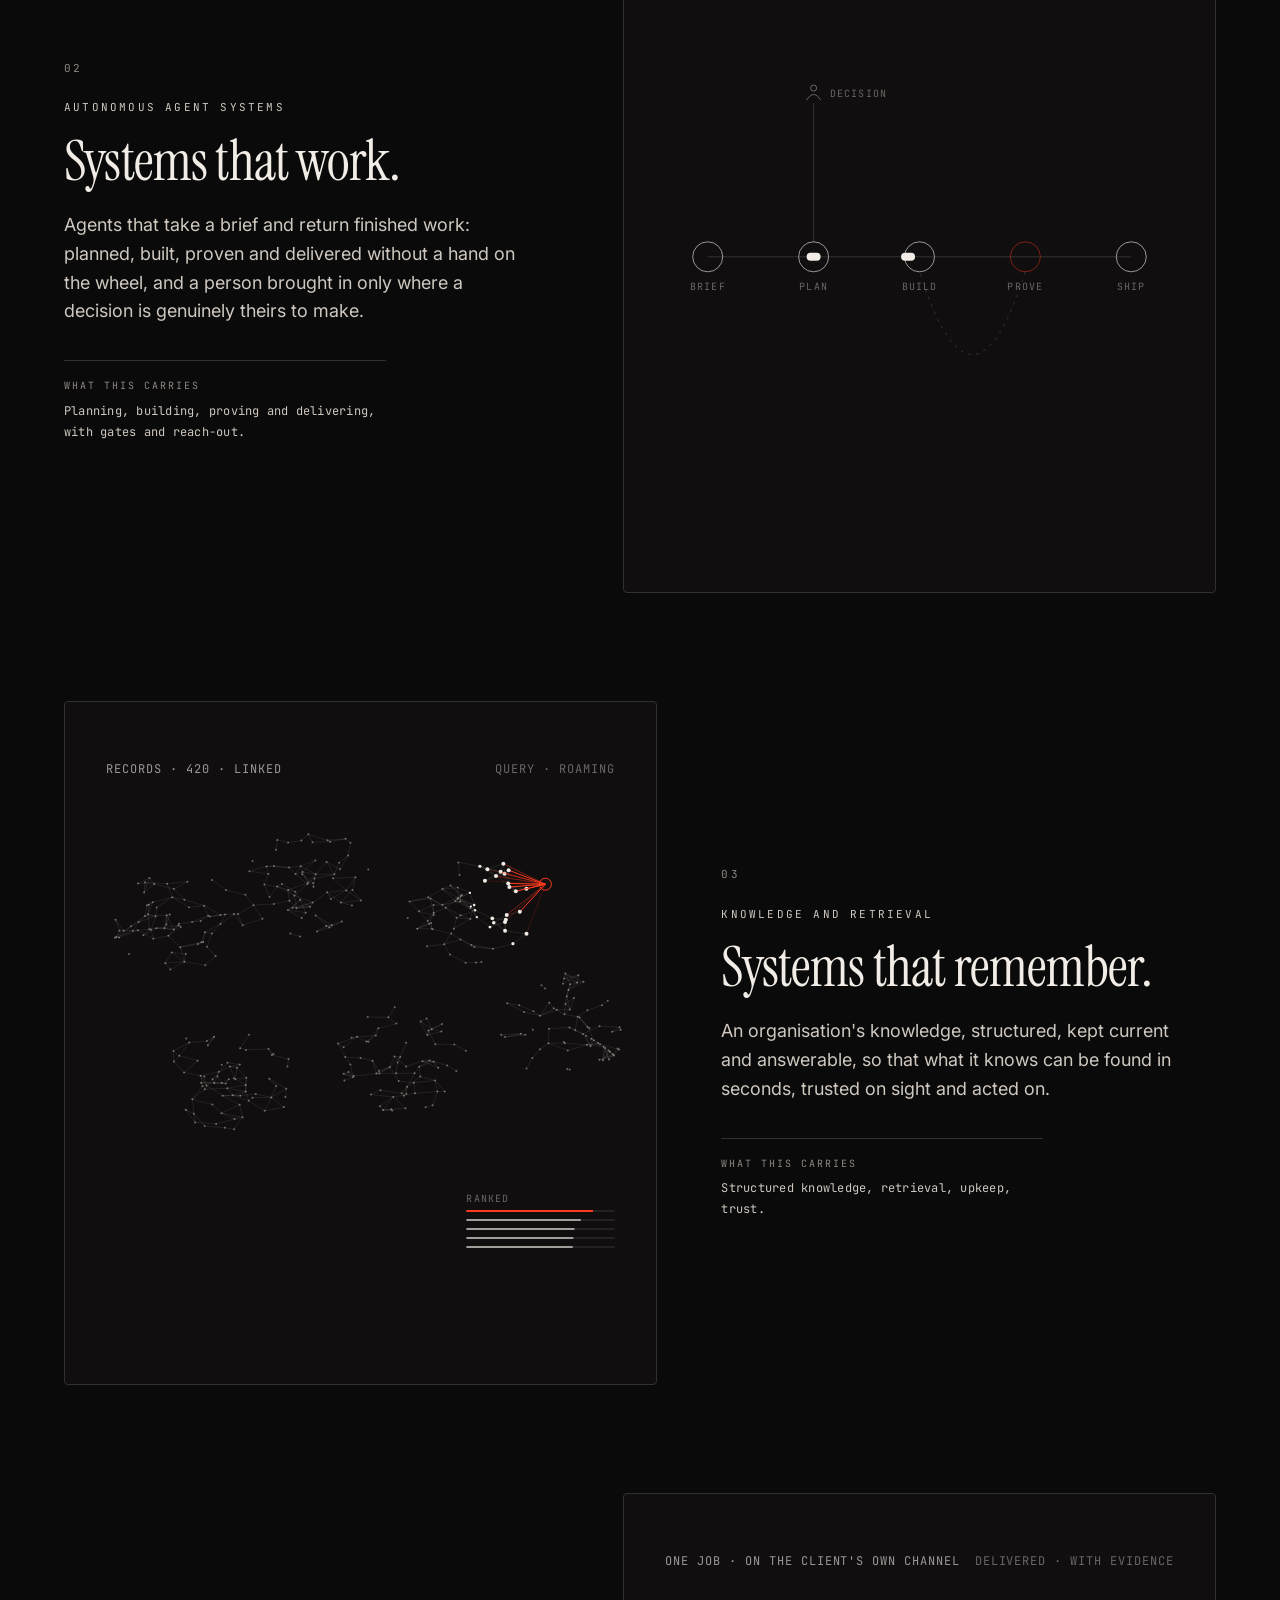
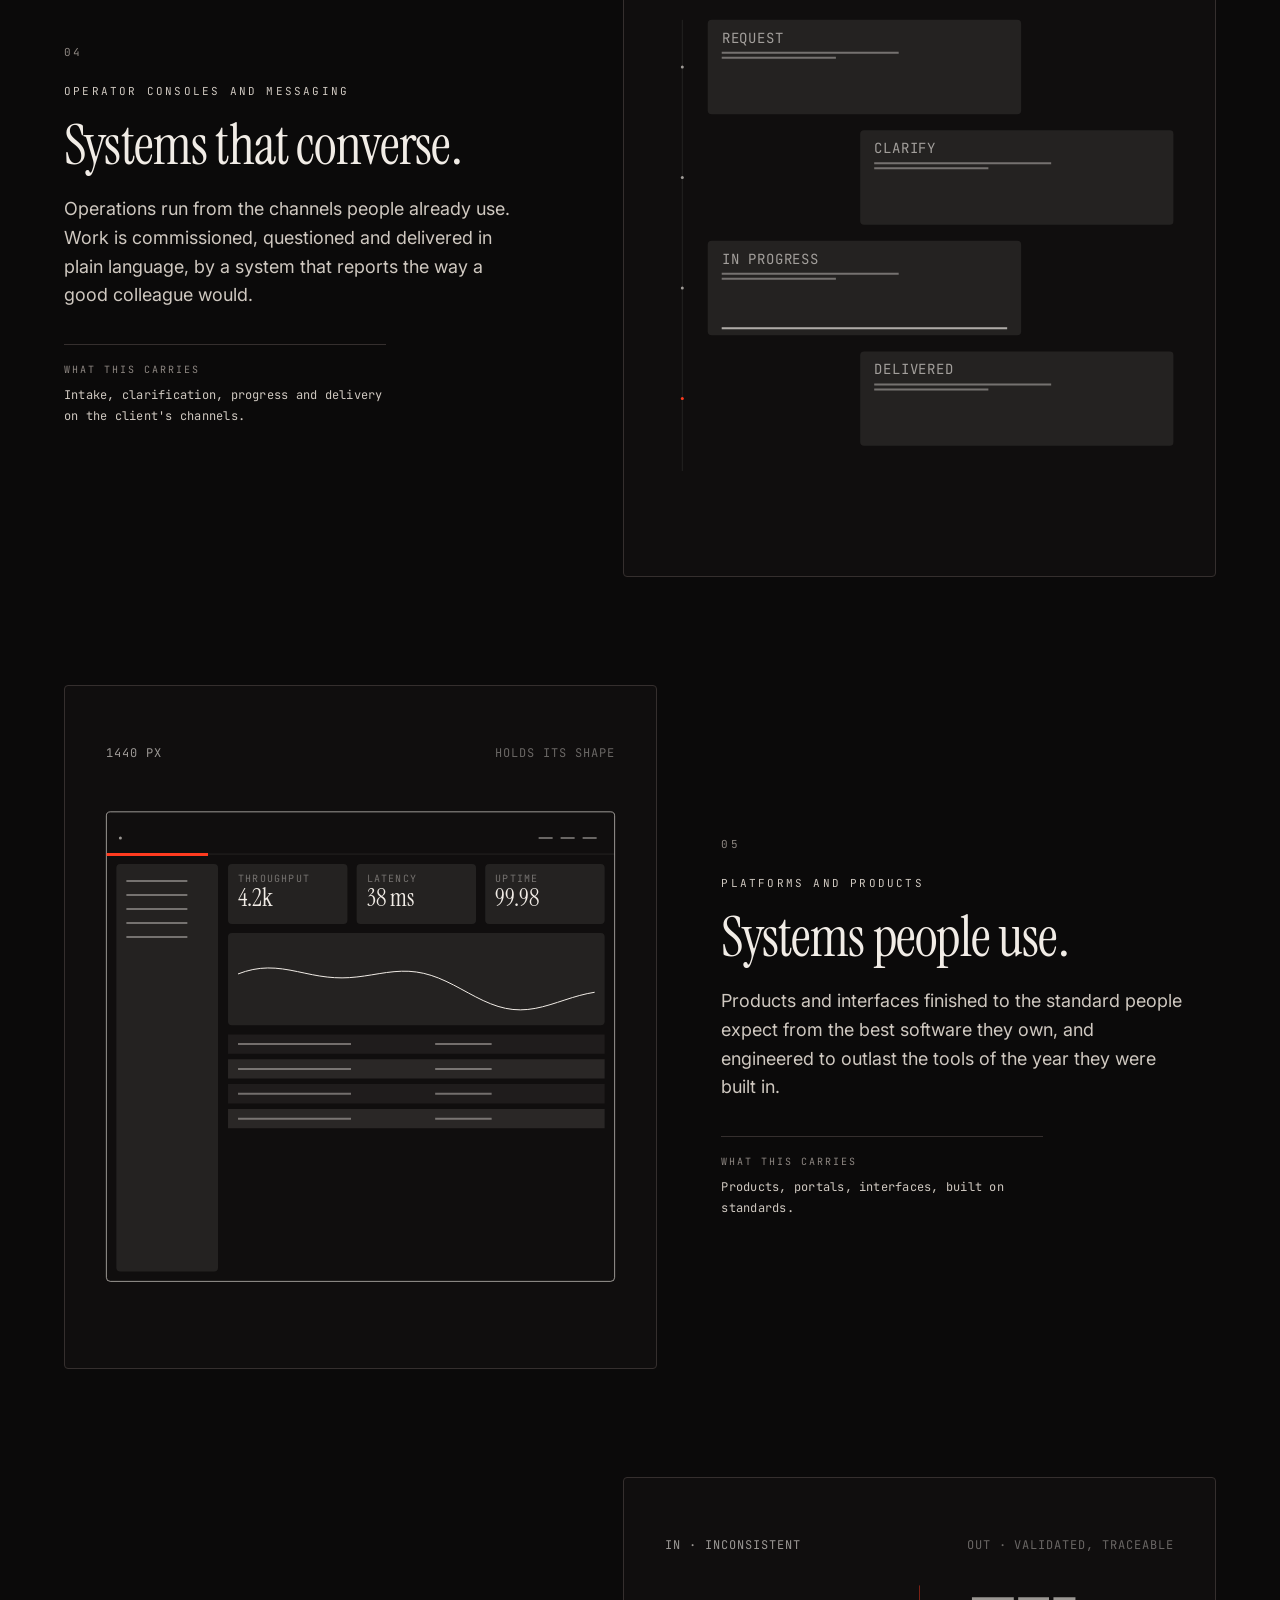
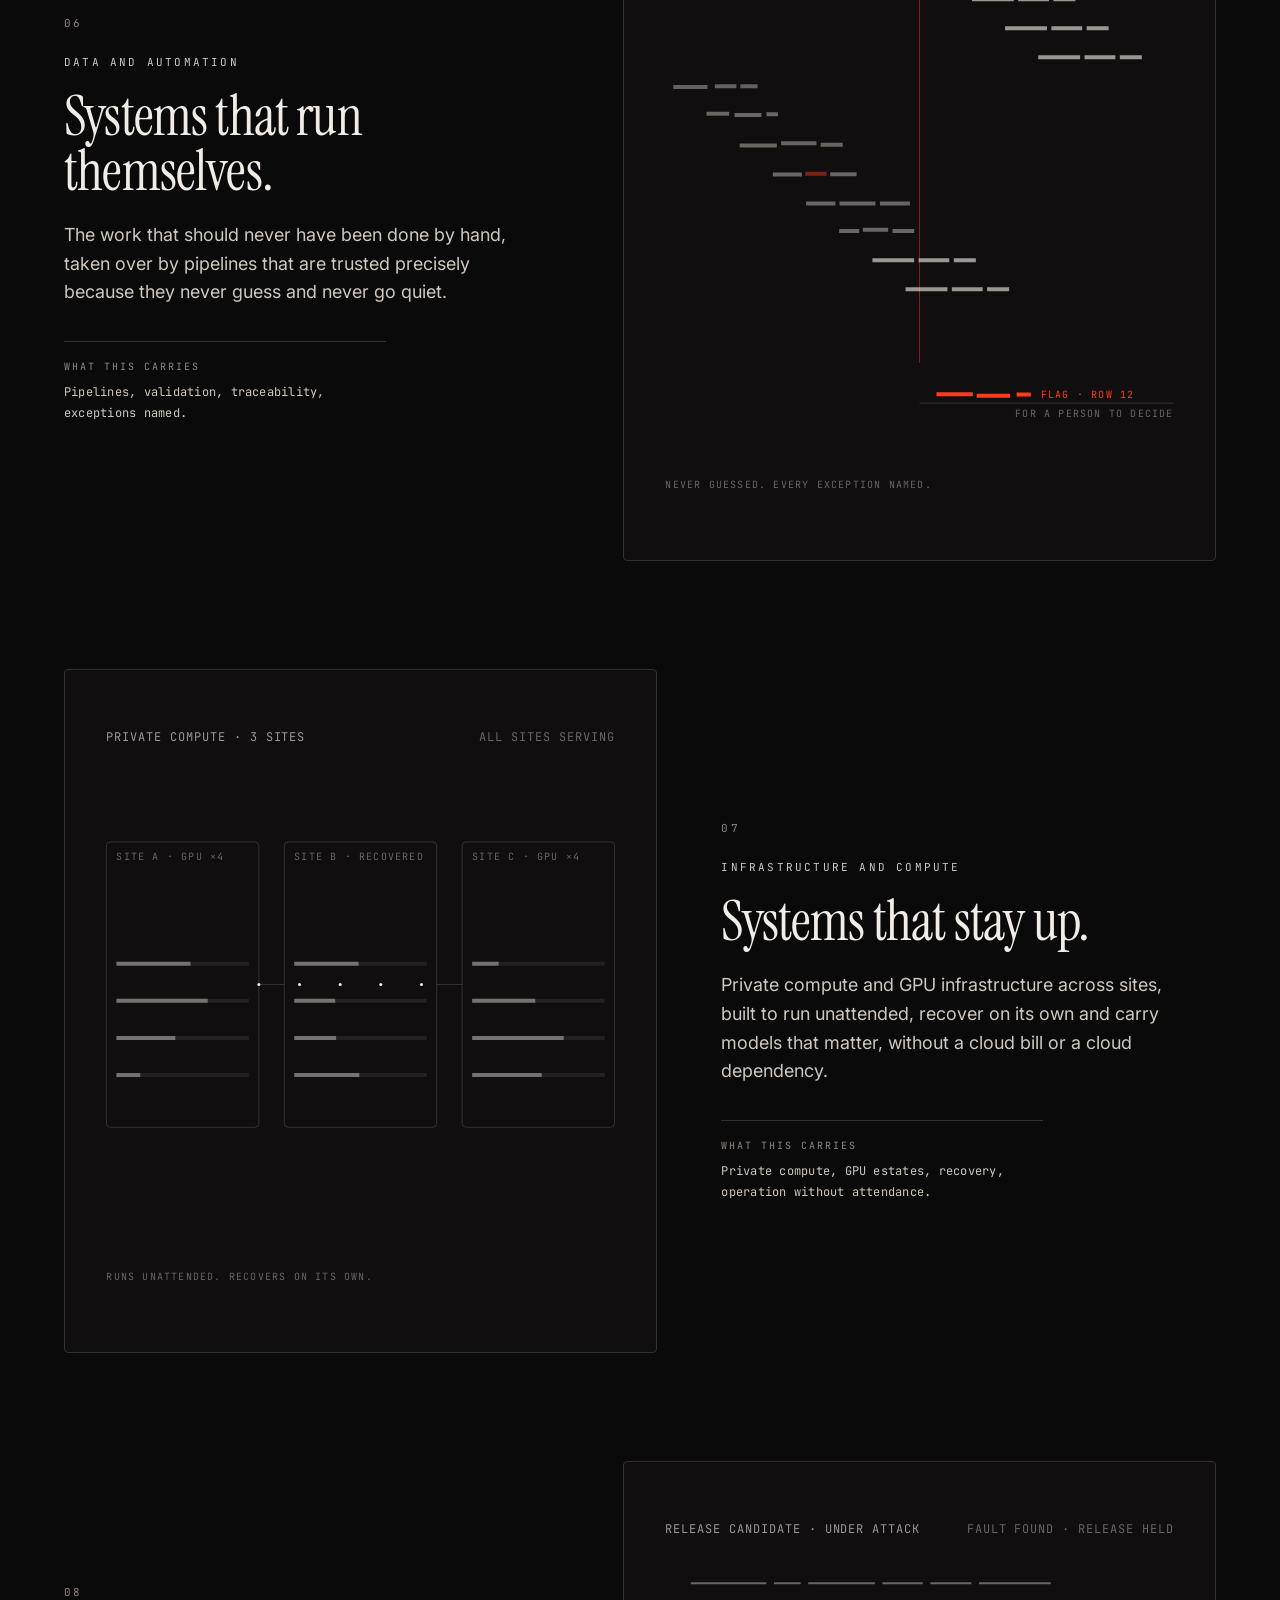
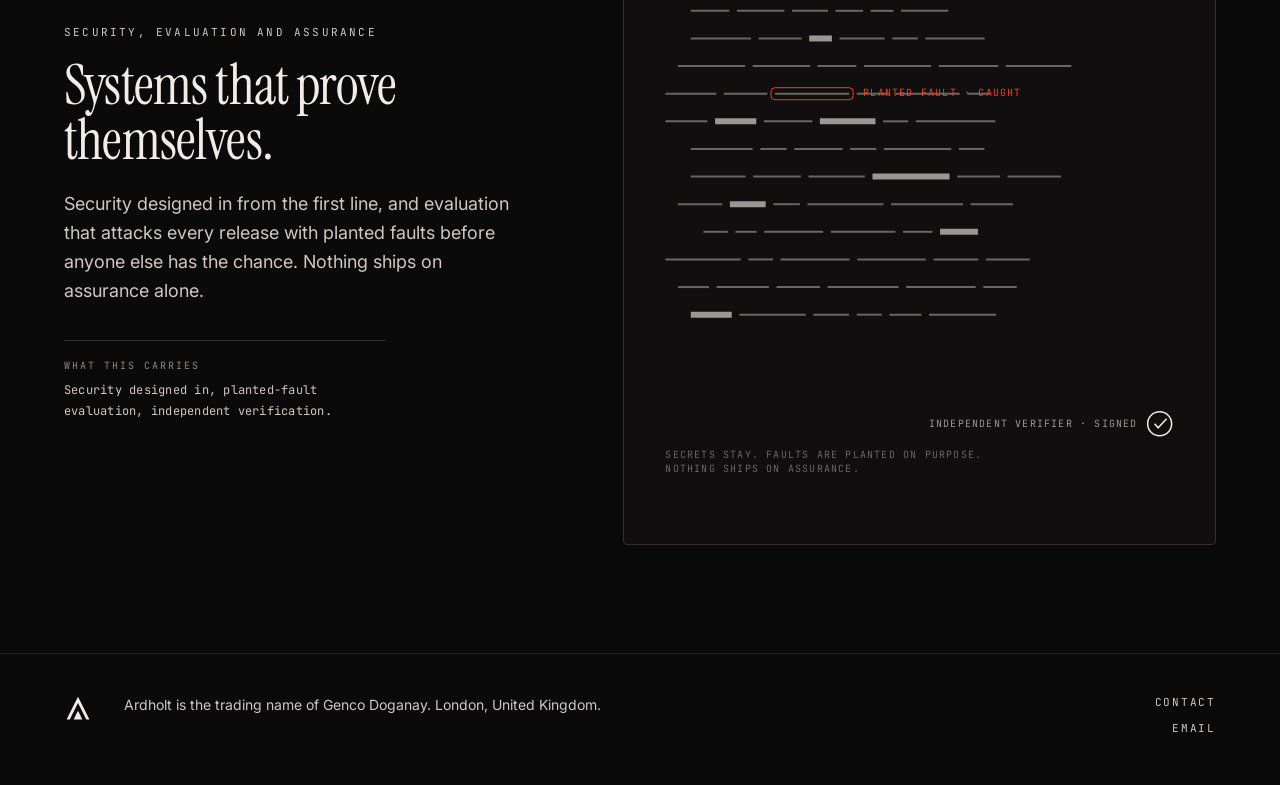
==== commit f09a4287: "Centred scroll cue, lattice blends into the next section, GitHub link withheld, hero material parame" ====
--- a/capabilities/index.html
+++ b/capabilities/index.html
@@ -163,7 +163,6 @@
     <svg viewBox="0 0 32 32" fill="currentColor" aria-hidden="true"><path d="M3 29 16 3l13 26h-3.6L16 10.2 6.6 29H3Z"/><path d="M11 29l5-10 5 10H11Z"/></svg>
     <div>
       <p>Ardholt is the trading name of Genco Doganay. London, United Kingdom.</p>
-      <p>Ardholt plans, drafts and tests its work with an automated engineering system of its own. Every delivery is reviewed, verified and signed off by its founder.</p>
     </div>
     <div class="links">
       <a href="../contact/">Contact</a>
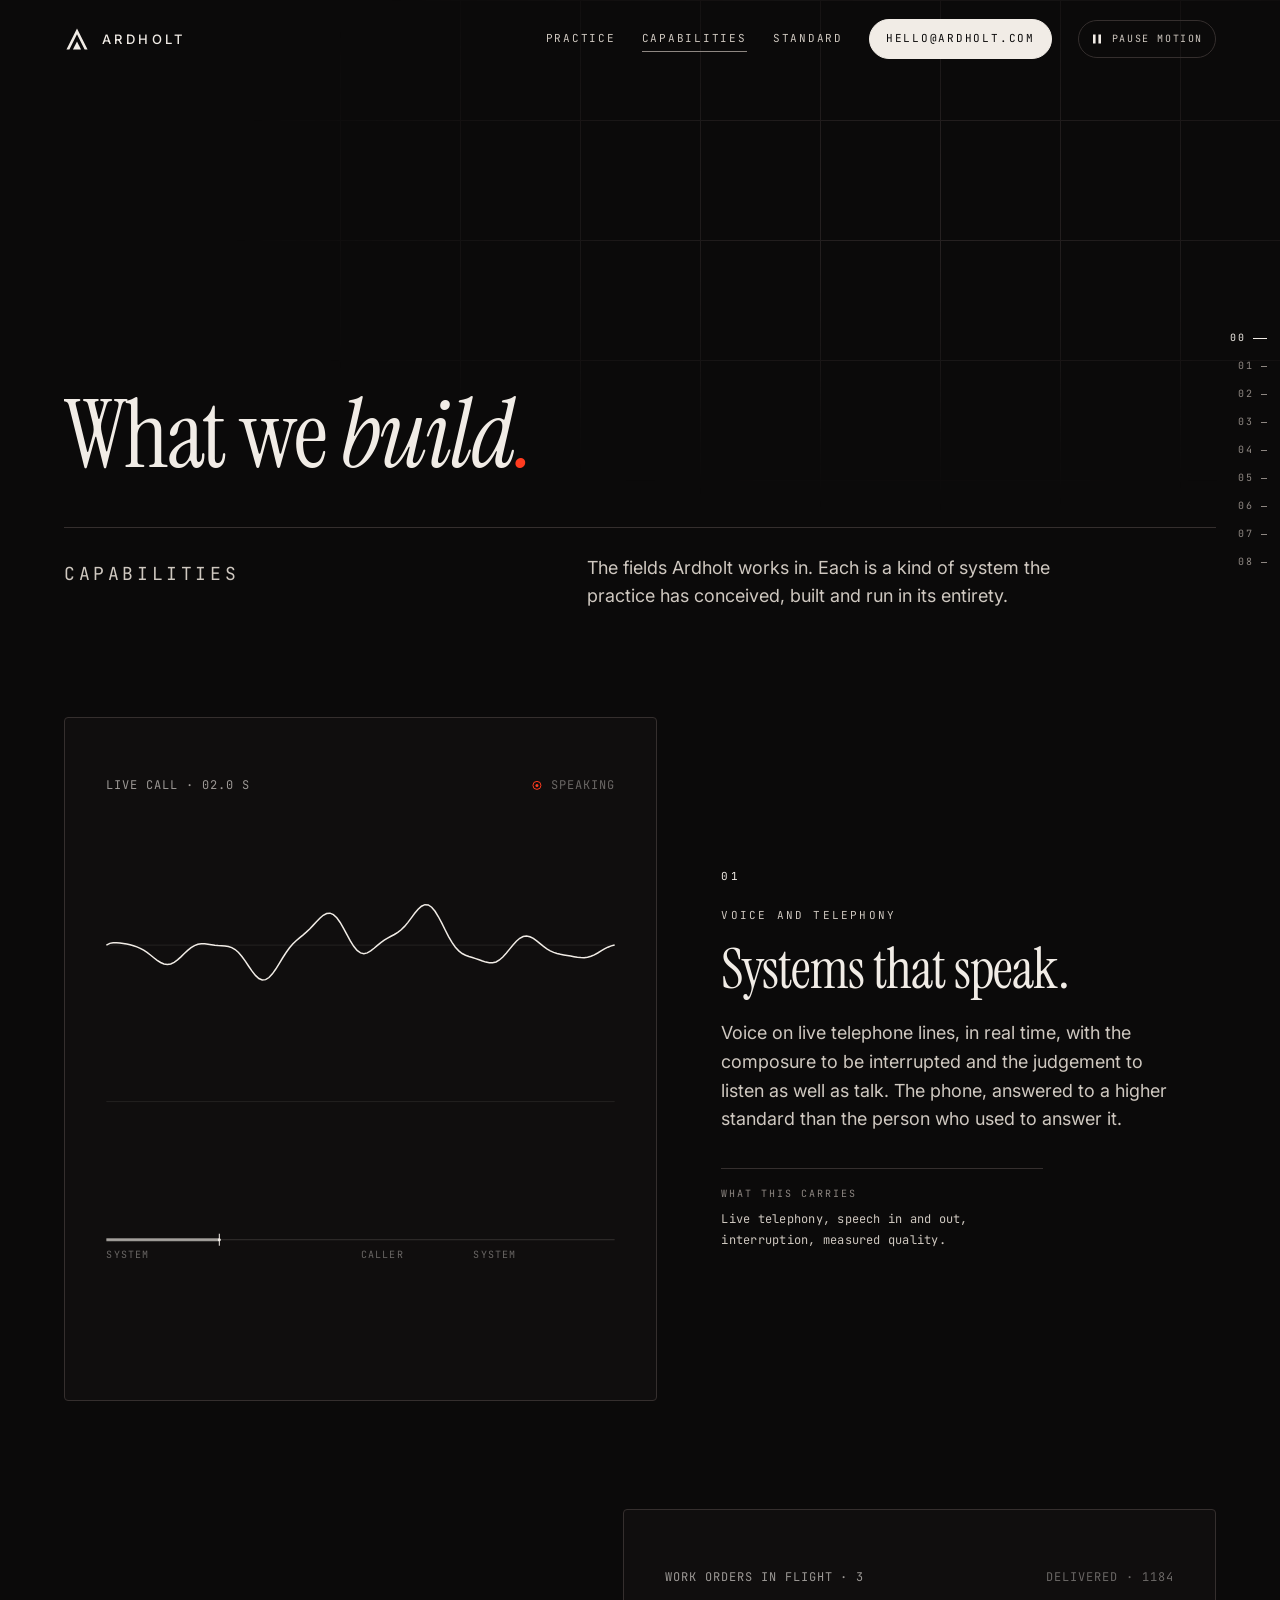
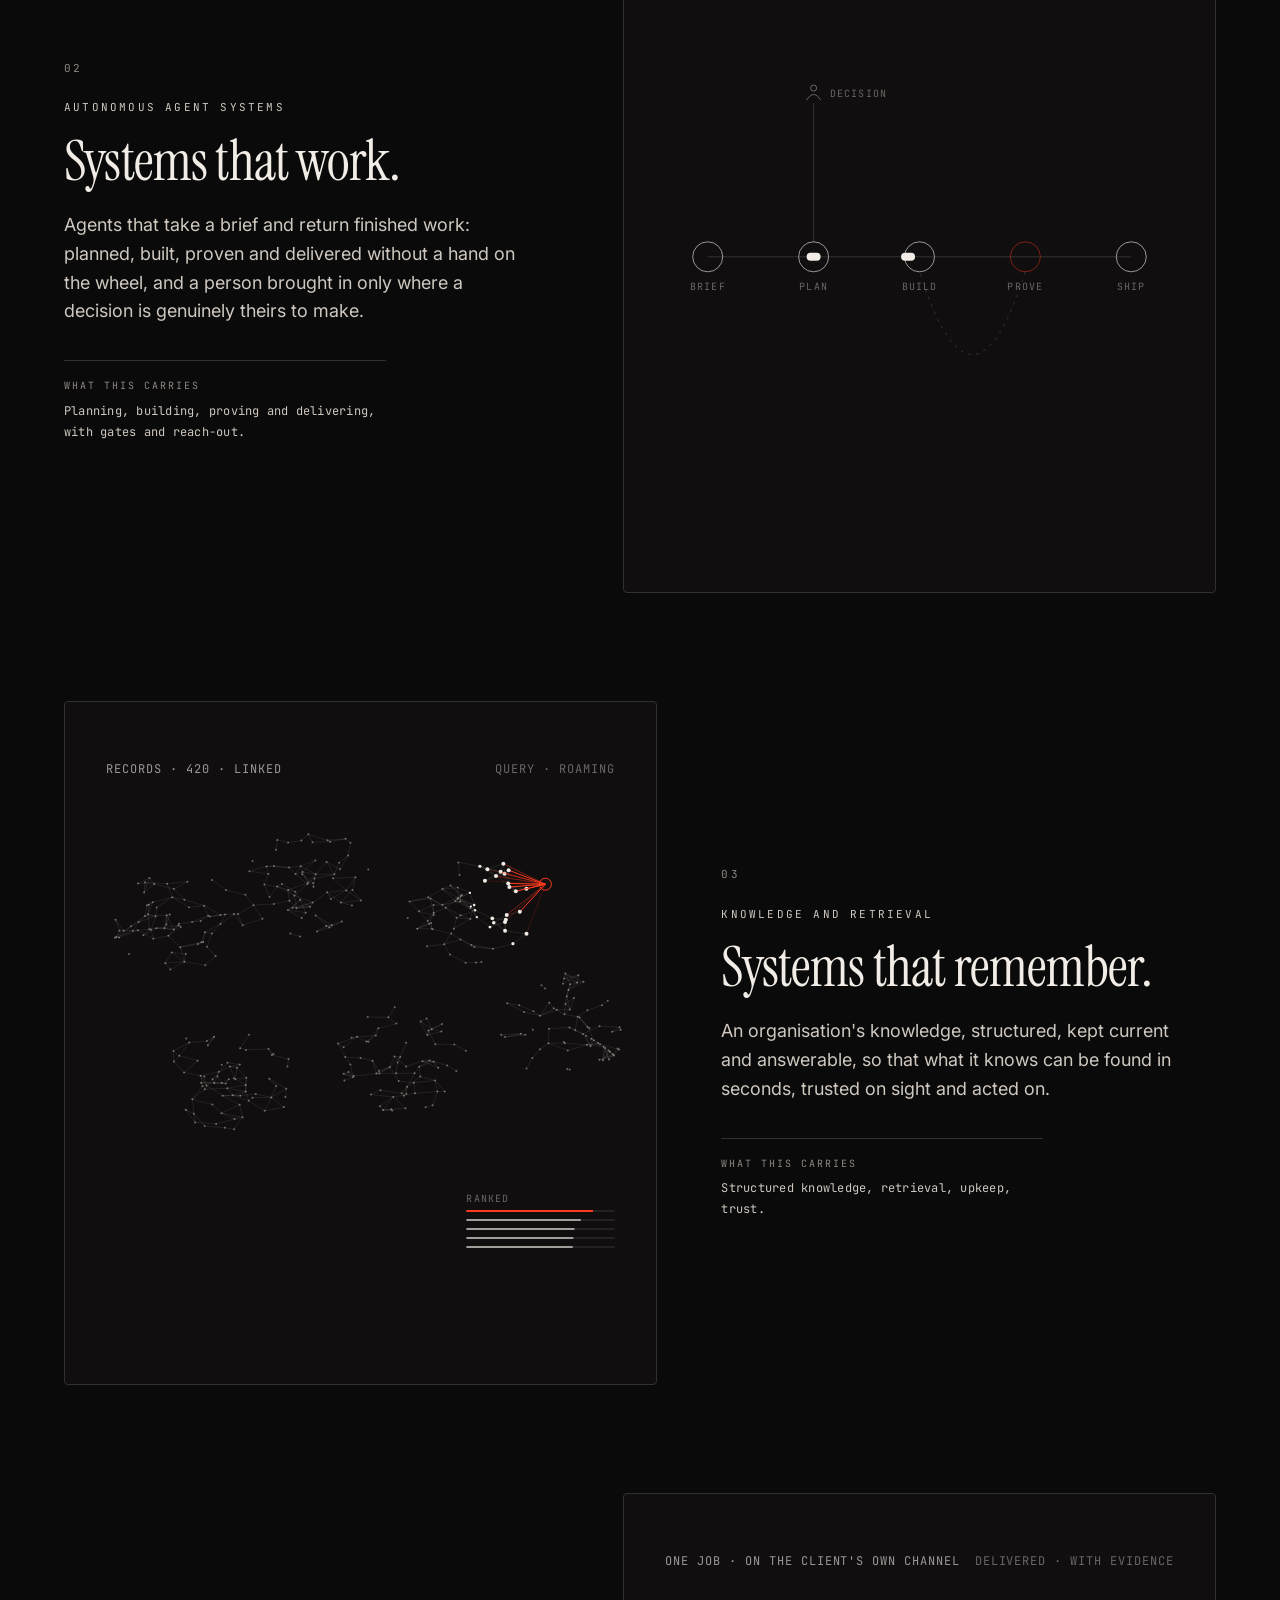
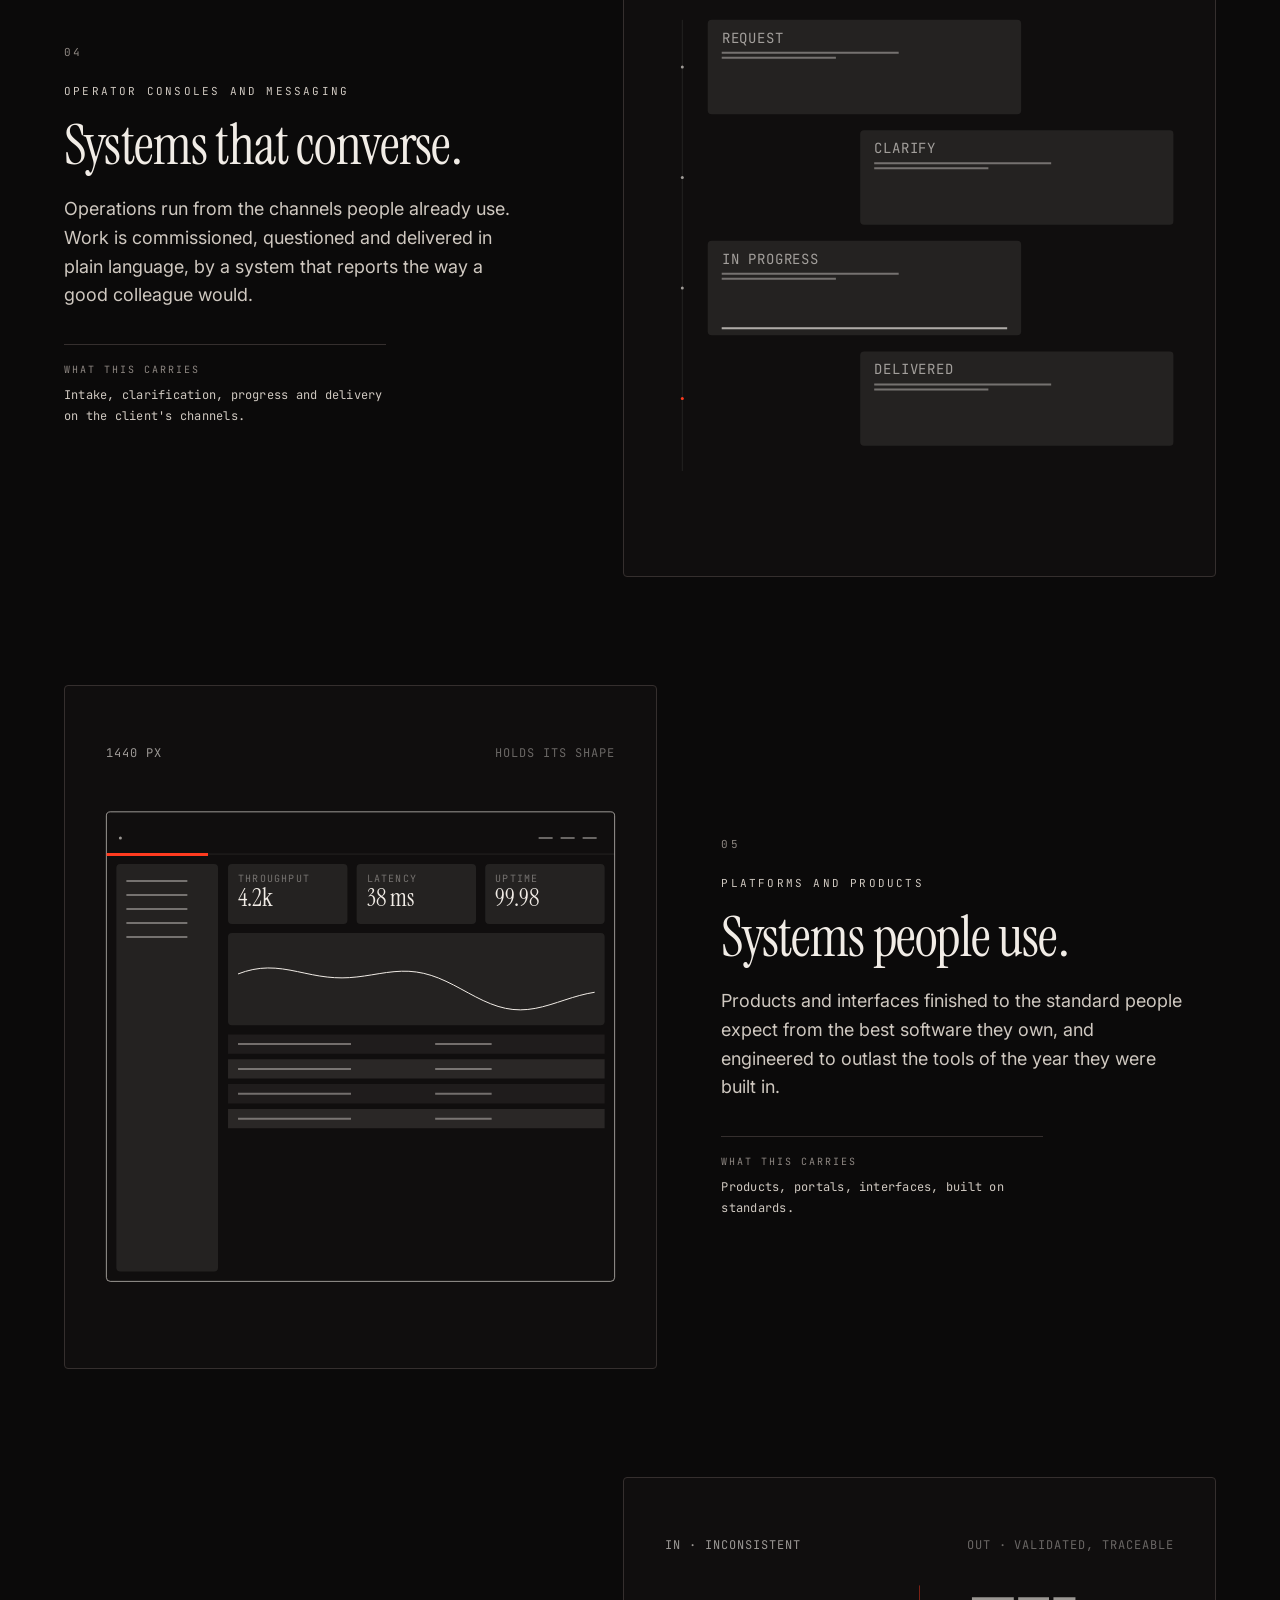
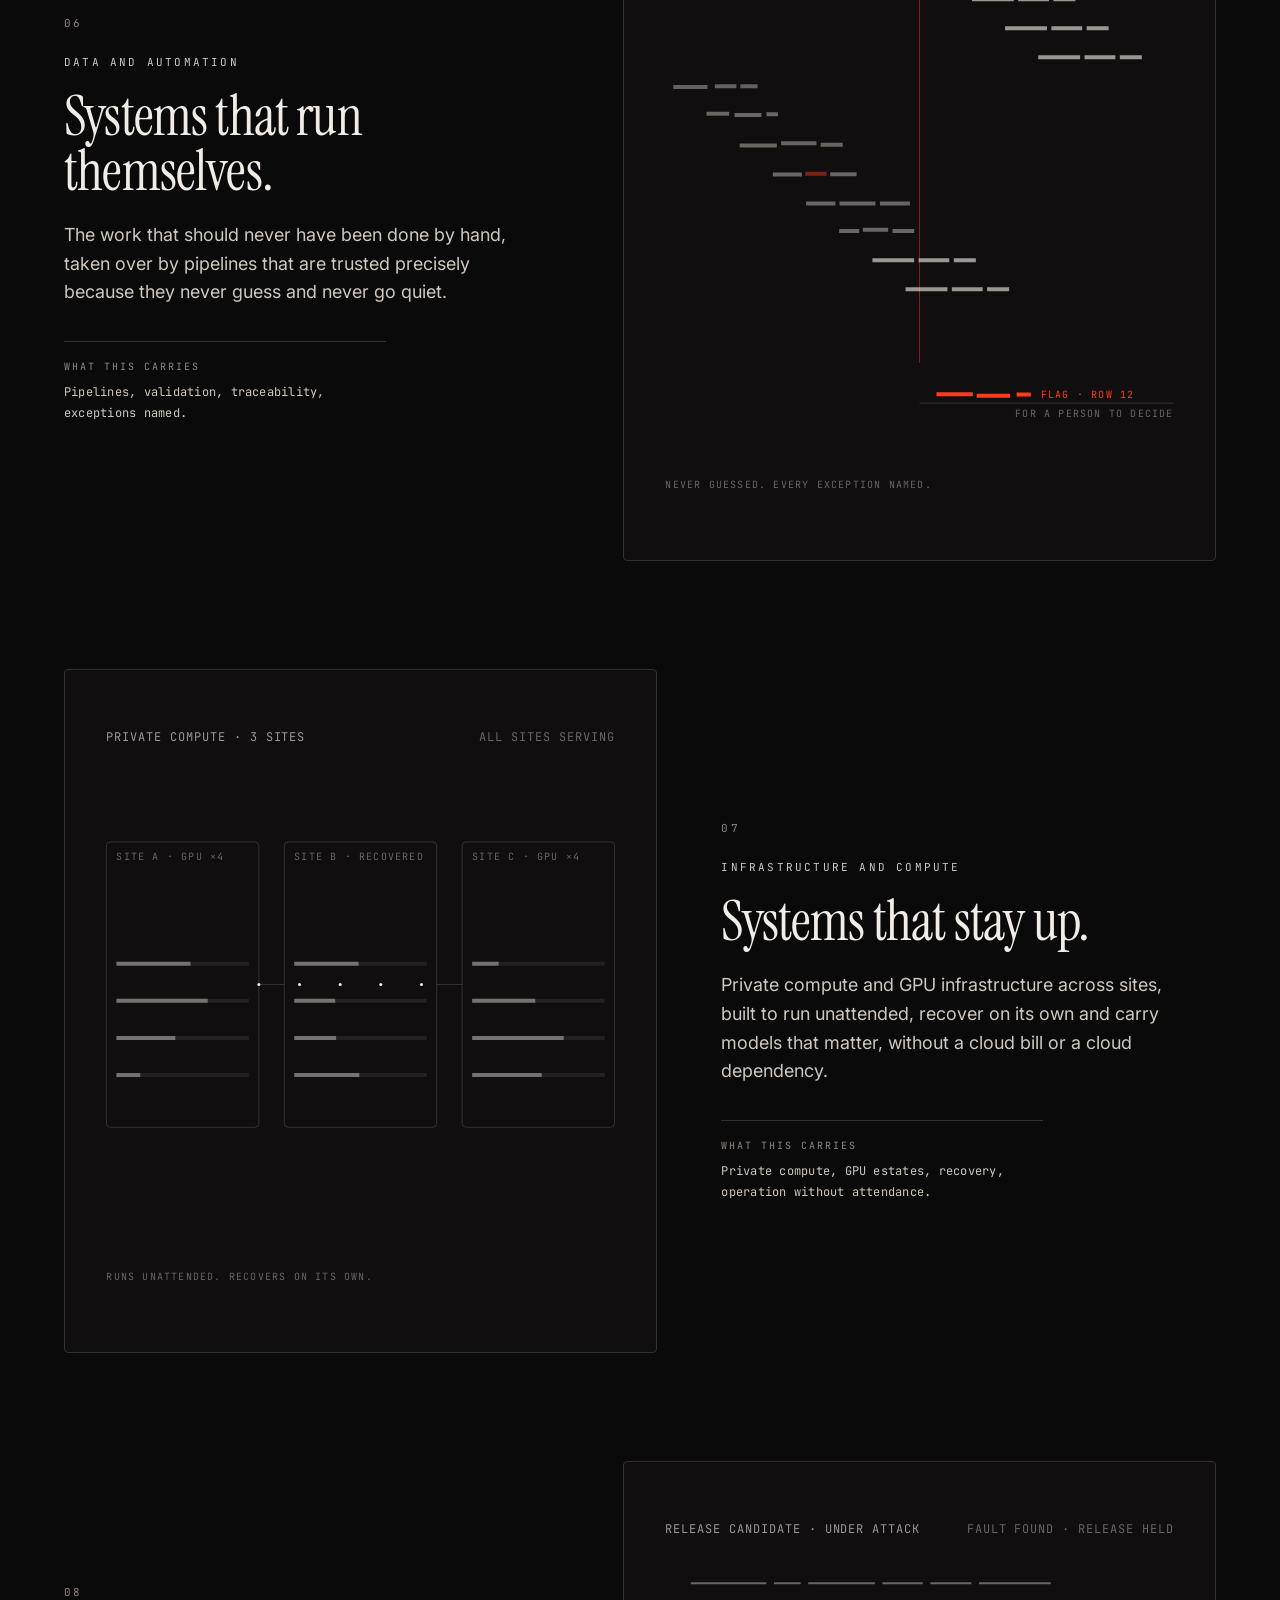
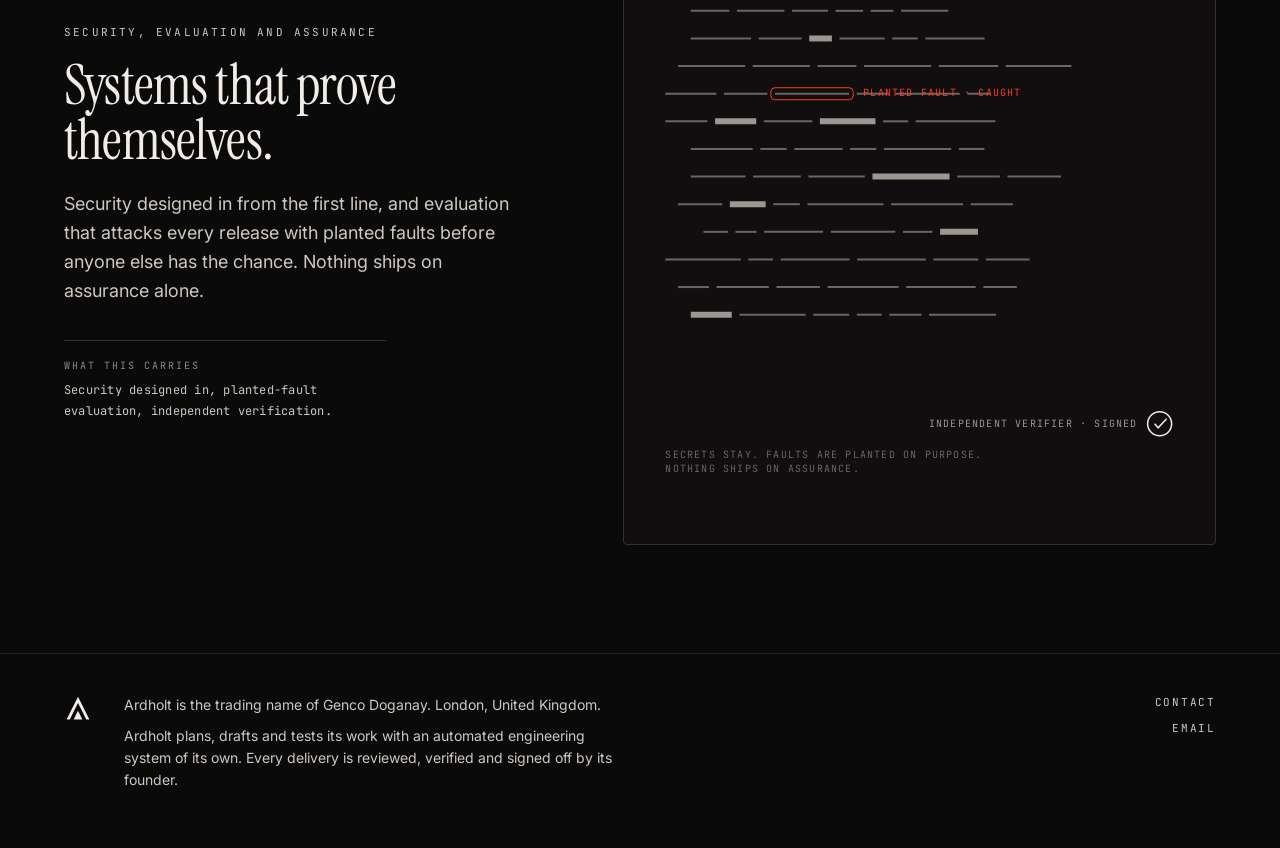
==== commit 6bd4a6c5: "Favicon F1 with PNG and touch-icon fallbacks" ====
--- a/capabilities/index.html
+++ b/capabilities/index.html
@@ -12,6 +12,8 @@
 <meta property="og:image" content="https://ardholt.com/assets/og.png">
 <meta name="theme-color" content="#0b0a0a">
 <link rel="icon" href="../assets/favicon.svg" type="image/svg+xml">
+<link rel="icon" href="../assets/favicon-32.png" sizes="32x32" type="image/png">
+<link rel="apple-touch-icon" href="../assets/apple-touch-icon.png">
 <link rel="preconnect" href="https://fonts.googleapis.com">
 <link rel="preconnect" href="https://fonts.gstatic.com" crossorigin>
 <link rel="stylesheet" href="https://fonts.googleapis.com/css2?family=Instrument+Serif:ital@0;1&family=Inter:wght@400;500&family=JetBrains+Mono:wght@400&display=swap">
@@ -163,6 +165,7 @@
     <svg viewBox="0 0 32 32" fill="currentColor" aria-hidden="true"><path d="M3 29 16 3l13 26h-3.6L16 10.2 6.6 29H3Z"/><path d="M11 29l5-10 5 10H11Z"/></svg>
     <div>
       <p>Ardholt is the trading name of Genco Doganay. London, United Kingdom.</p>
+      <p>Ardholt plans, drafts and tests its work with an automated engineering system of its own. Every delivery is reviewed, verified and signed off by its founder.</p>
     </div>
     <div class="links">
       <a href="../contact/">Contact</a>
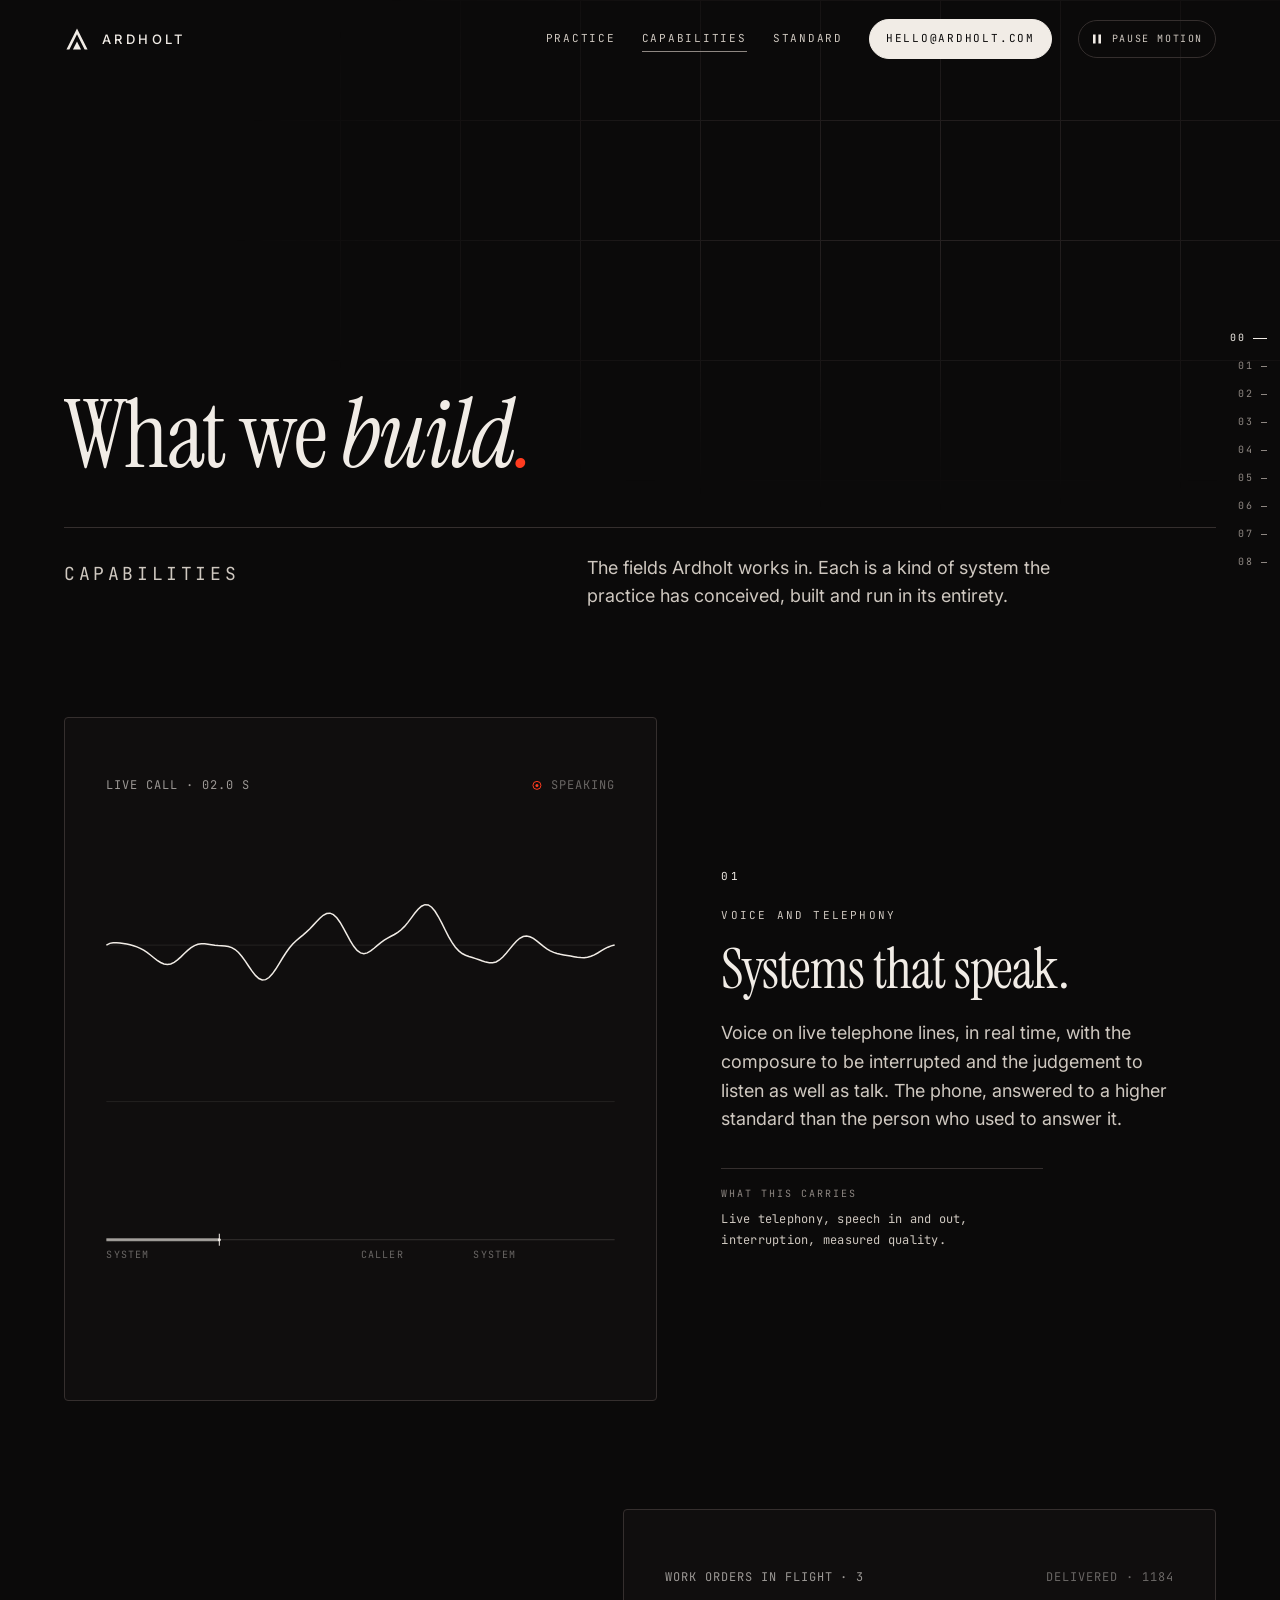
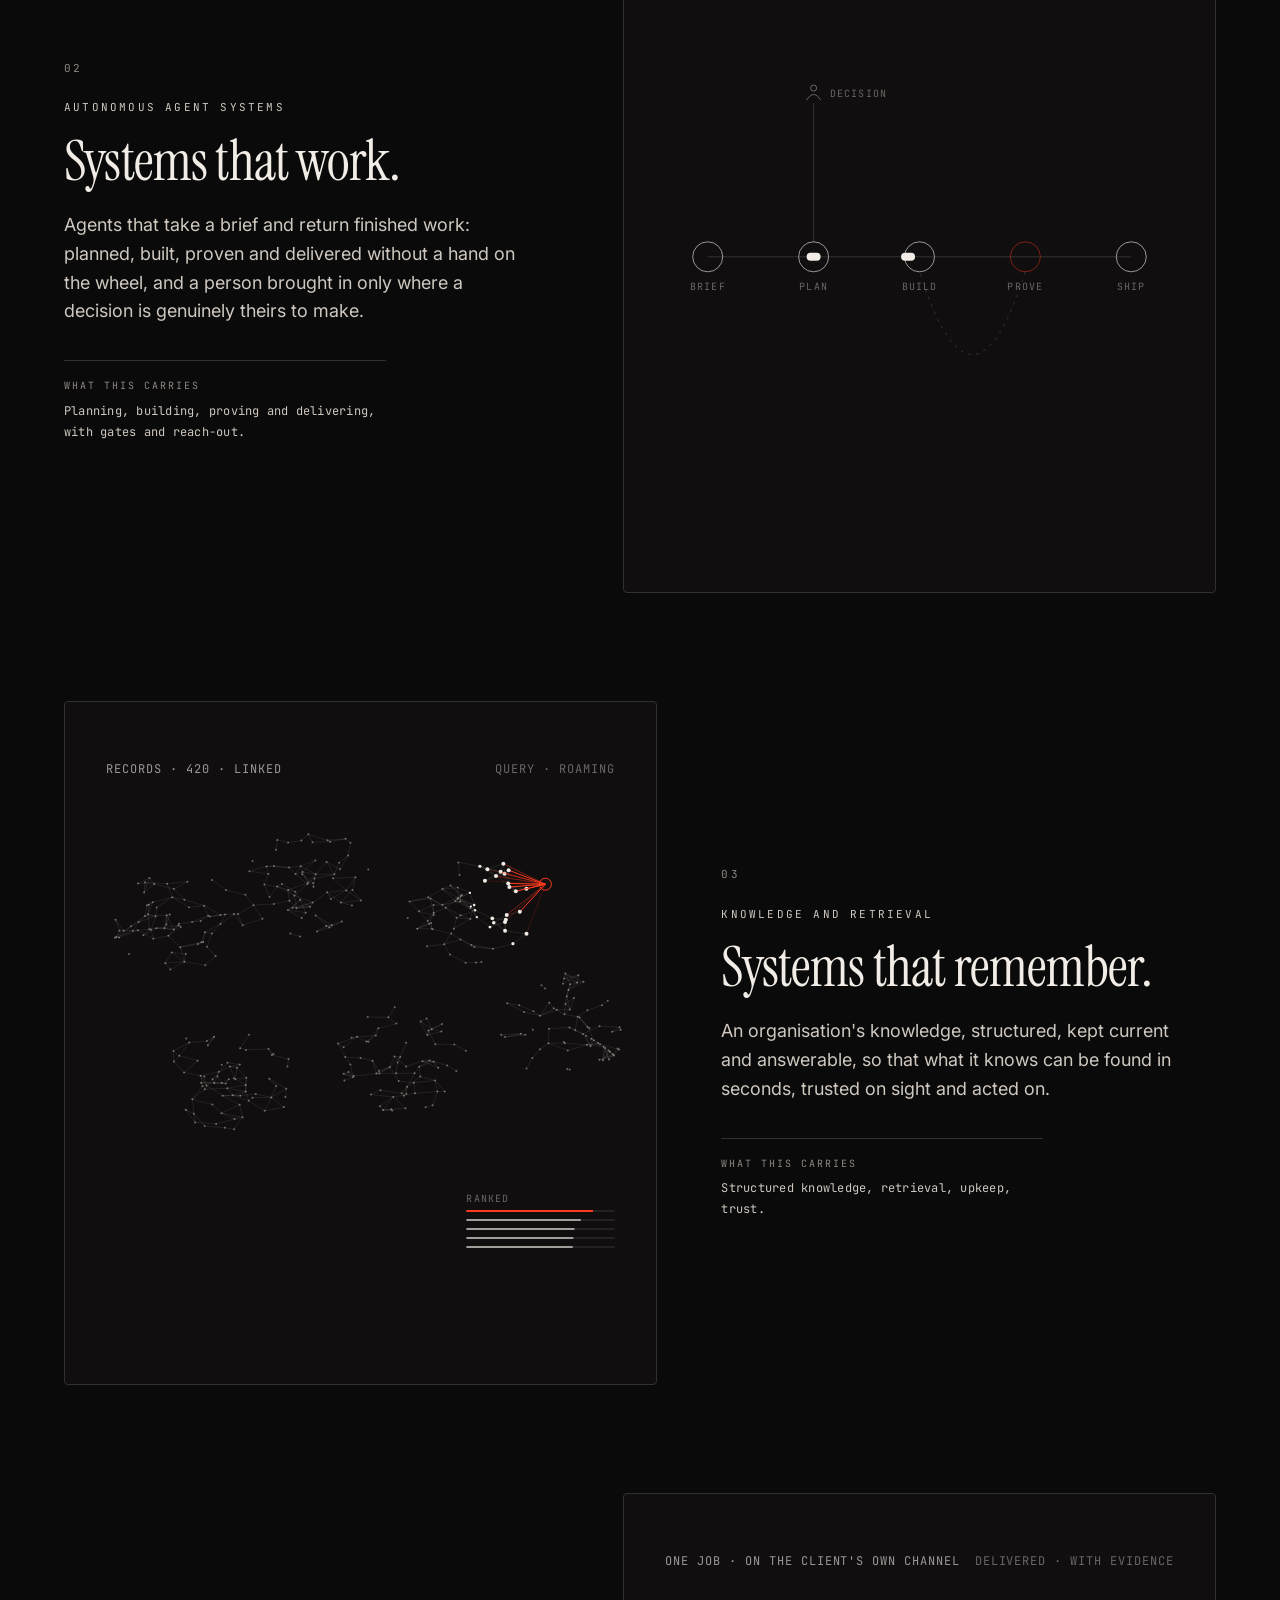
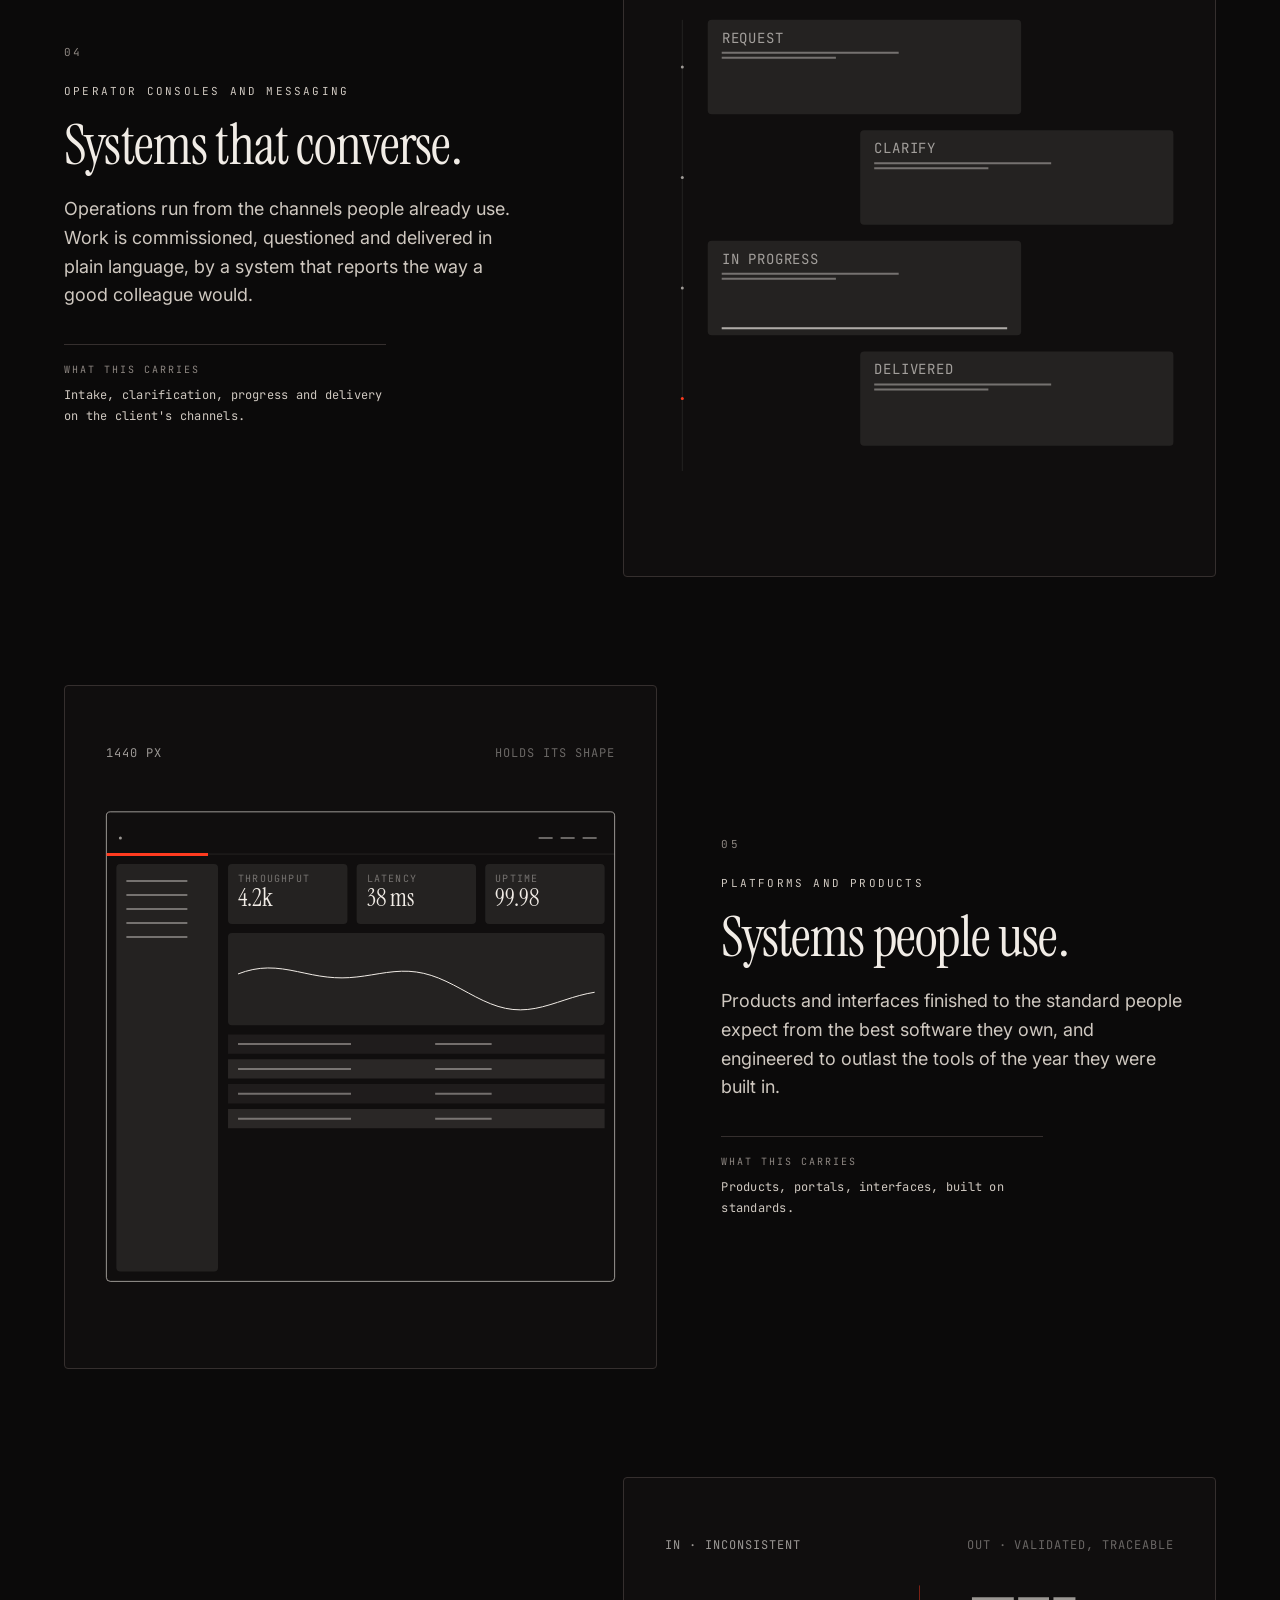
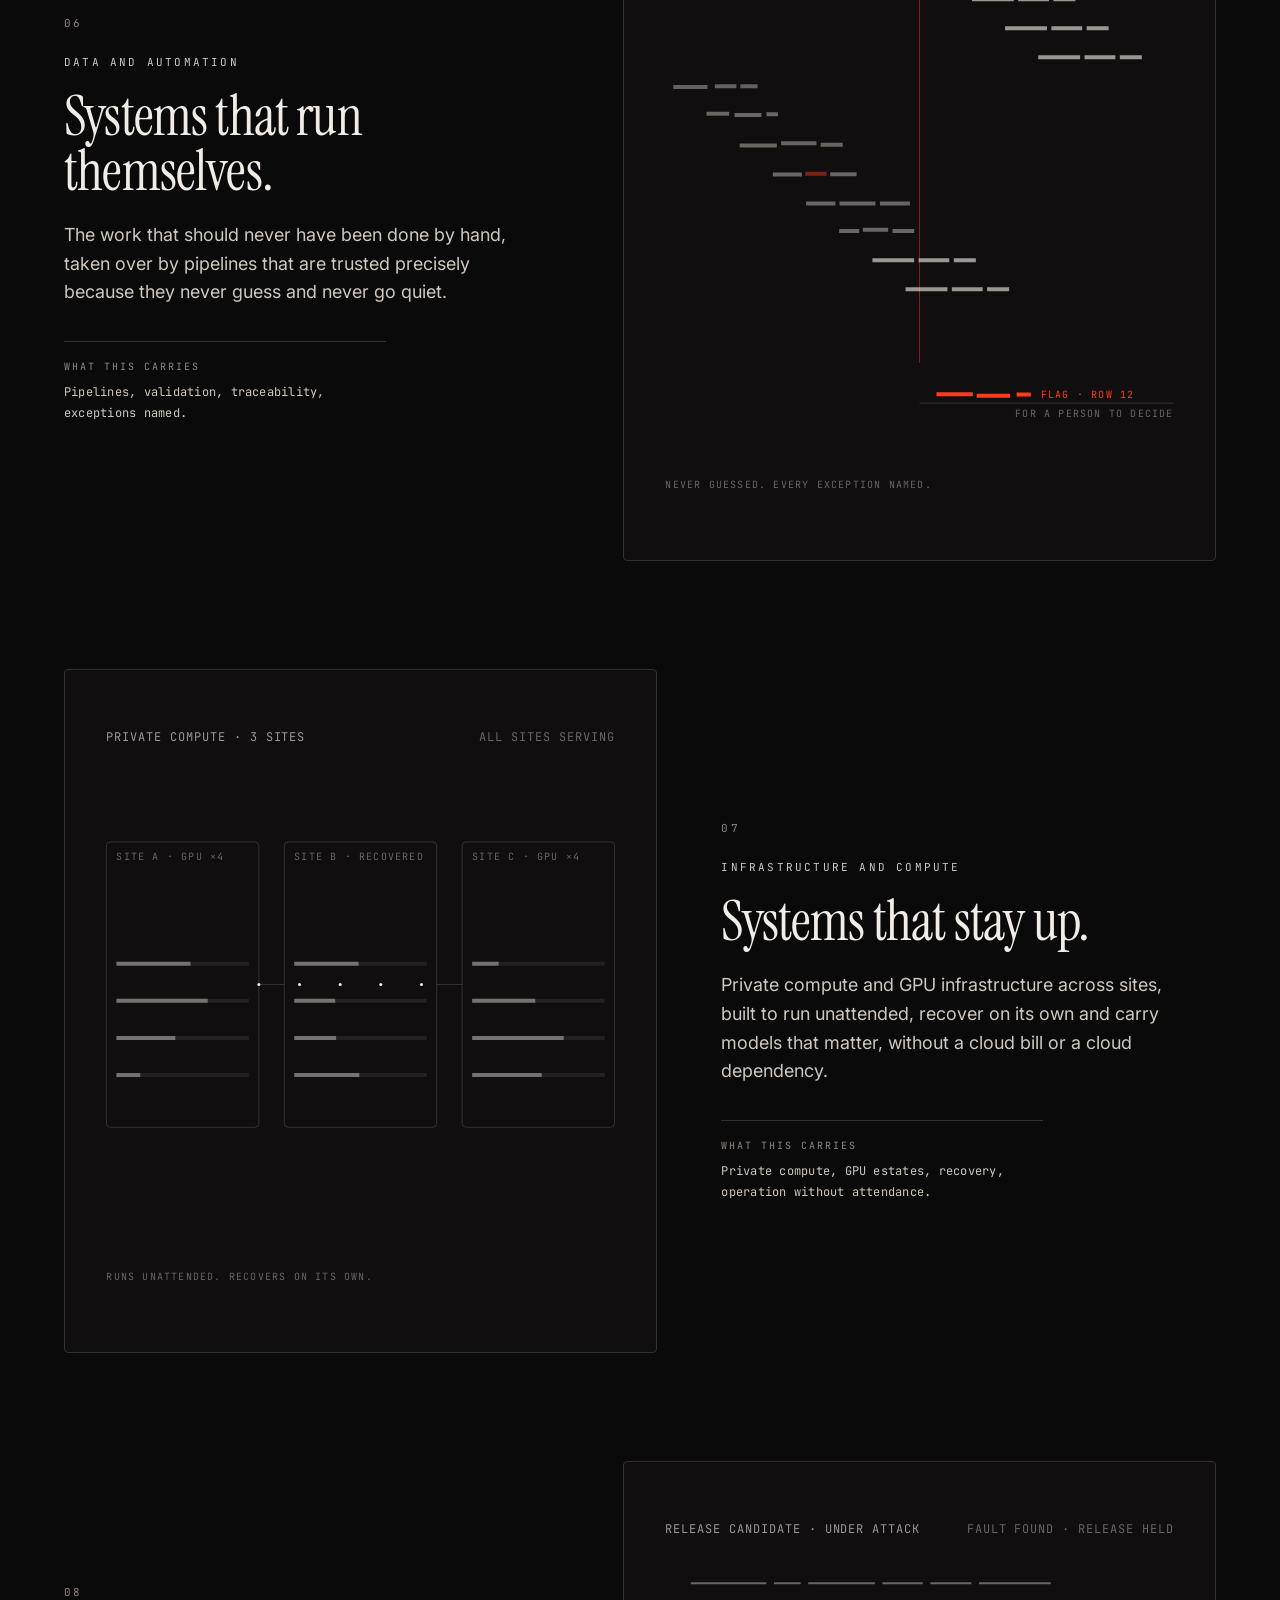
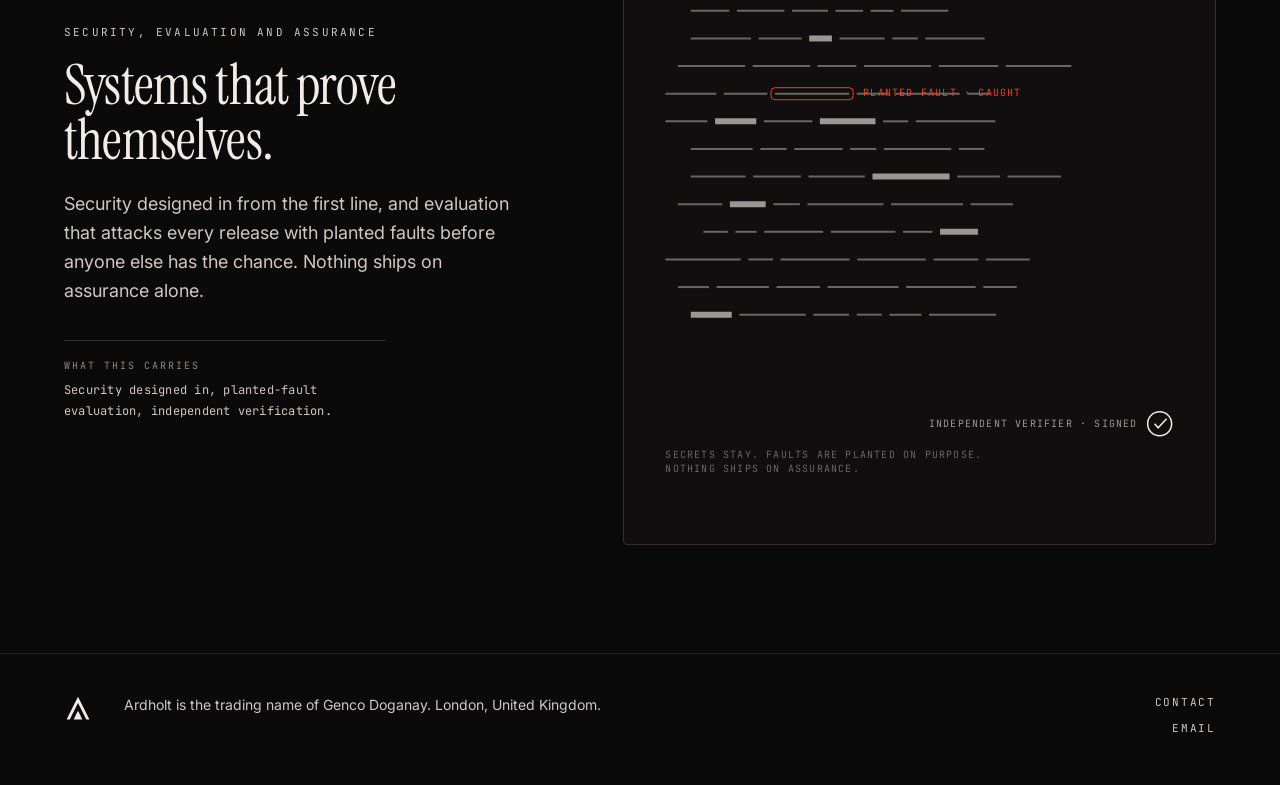
==== commit 8afb7c7f: "Favicon F1 with PNG and touch-icon fallbacks" ====
--- a/capabilities/index.html
+++ b/capabilities/index.html
@@ -165,7 +165,6 @@
     <svg viewBox="0 0 32 32" fill="currentColor" aria-hidden="true"><path d="M3 29 16 3l13 26h-3.6L16 10.2 6.6 29H3Z"/><path d="M11 29l5-10 5 10H11Z"/></svg>
     <div>
       <p>Ardholt is the trading name of Genco Doganay. London, United Kingdom.</p>
-      <p>Ardholt plans, drafts and tests its work with an automated engineering system of its own. Every delivery is reviewed, verified and signed off by its founder.</p>
     </div>
     <div class="links">
       <a href="../contact/">Contact</a>
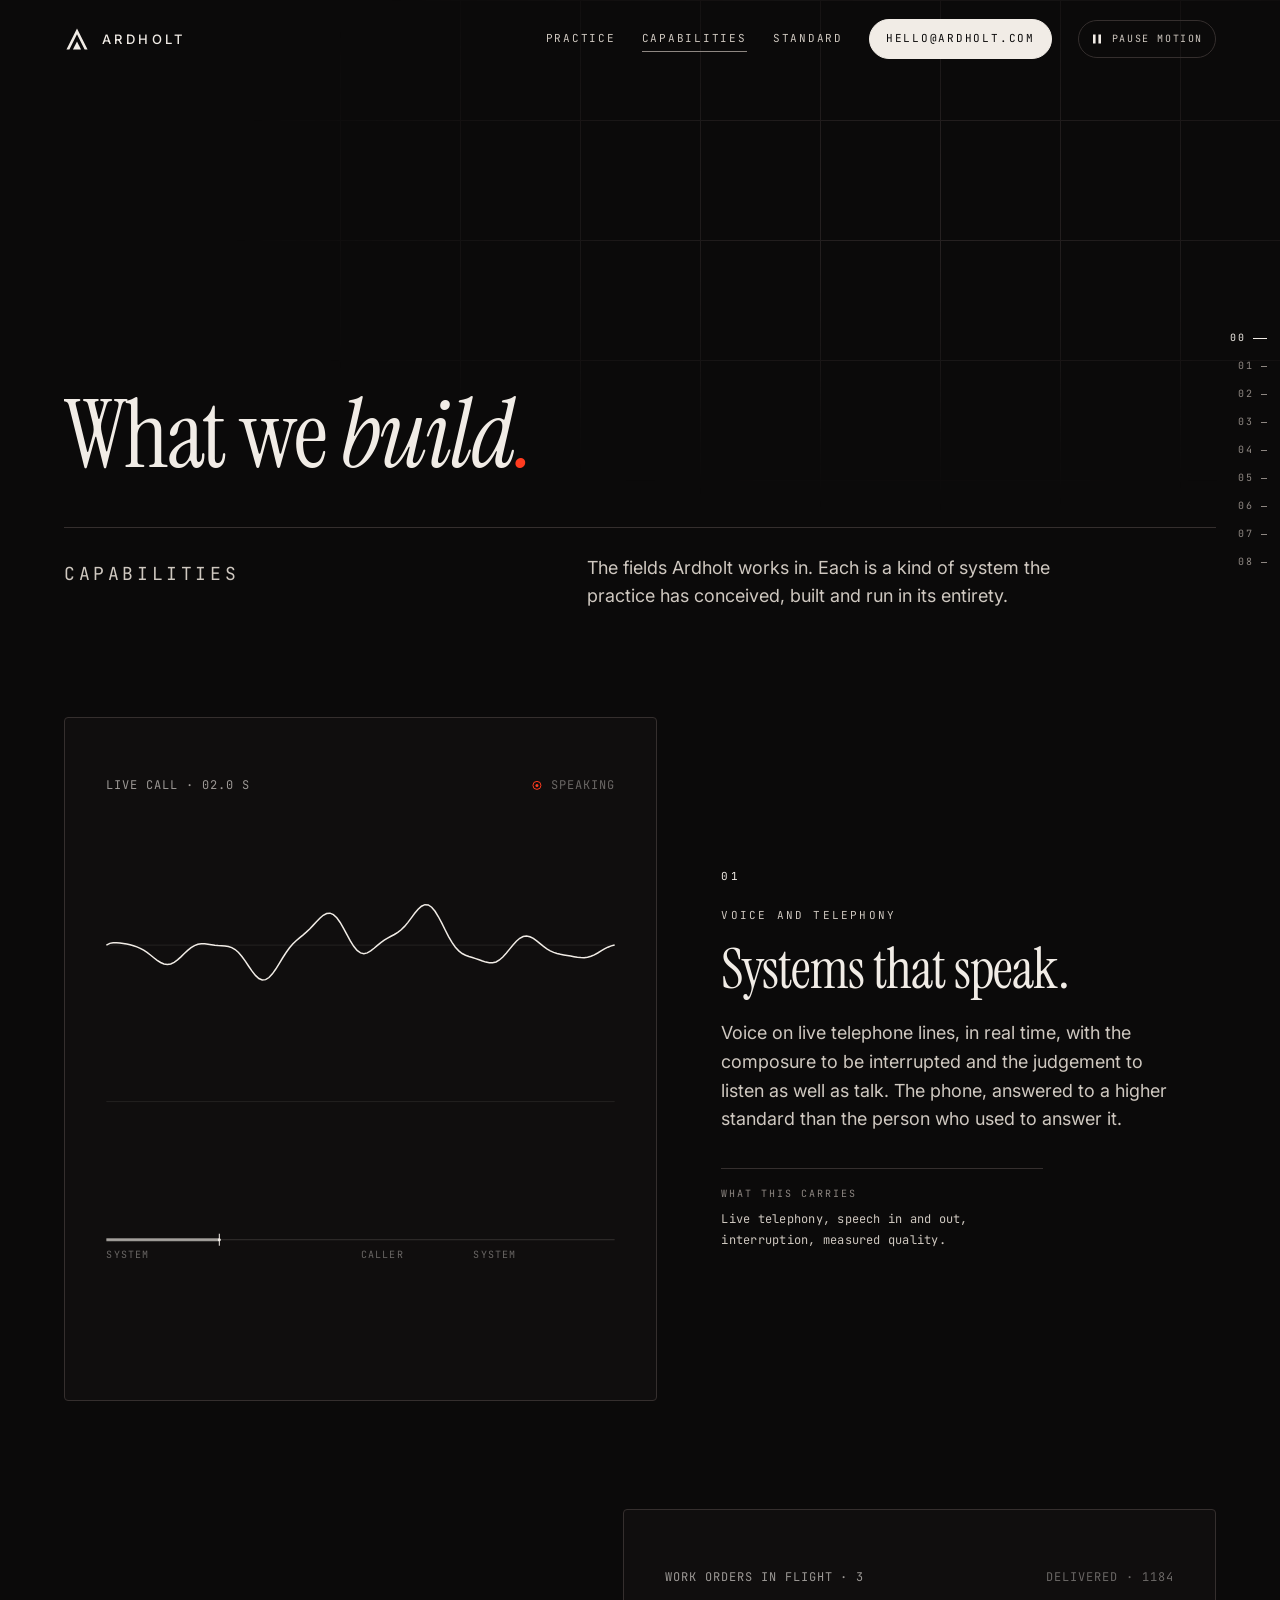
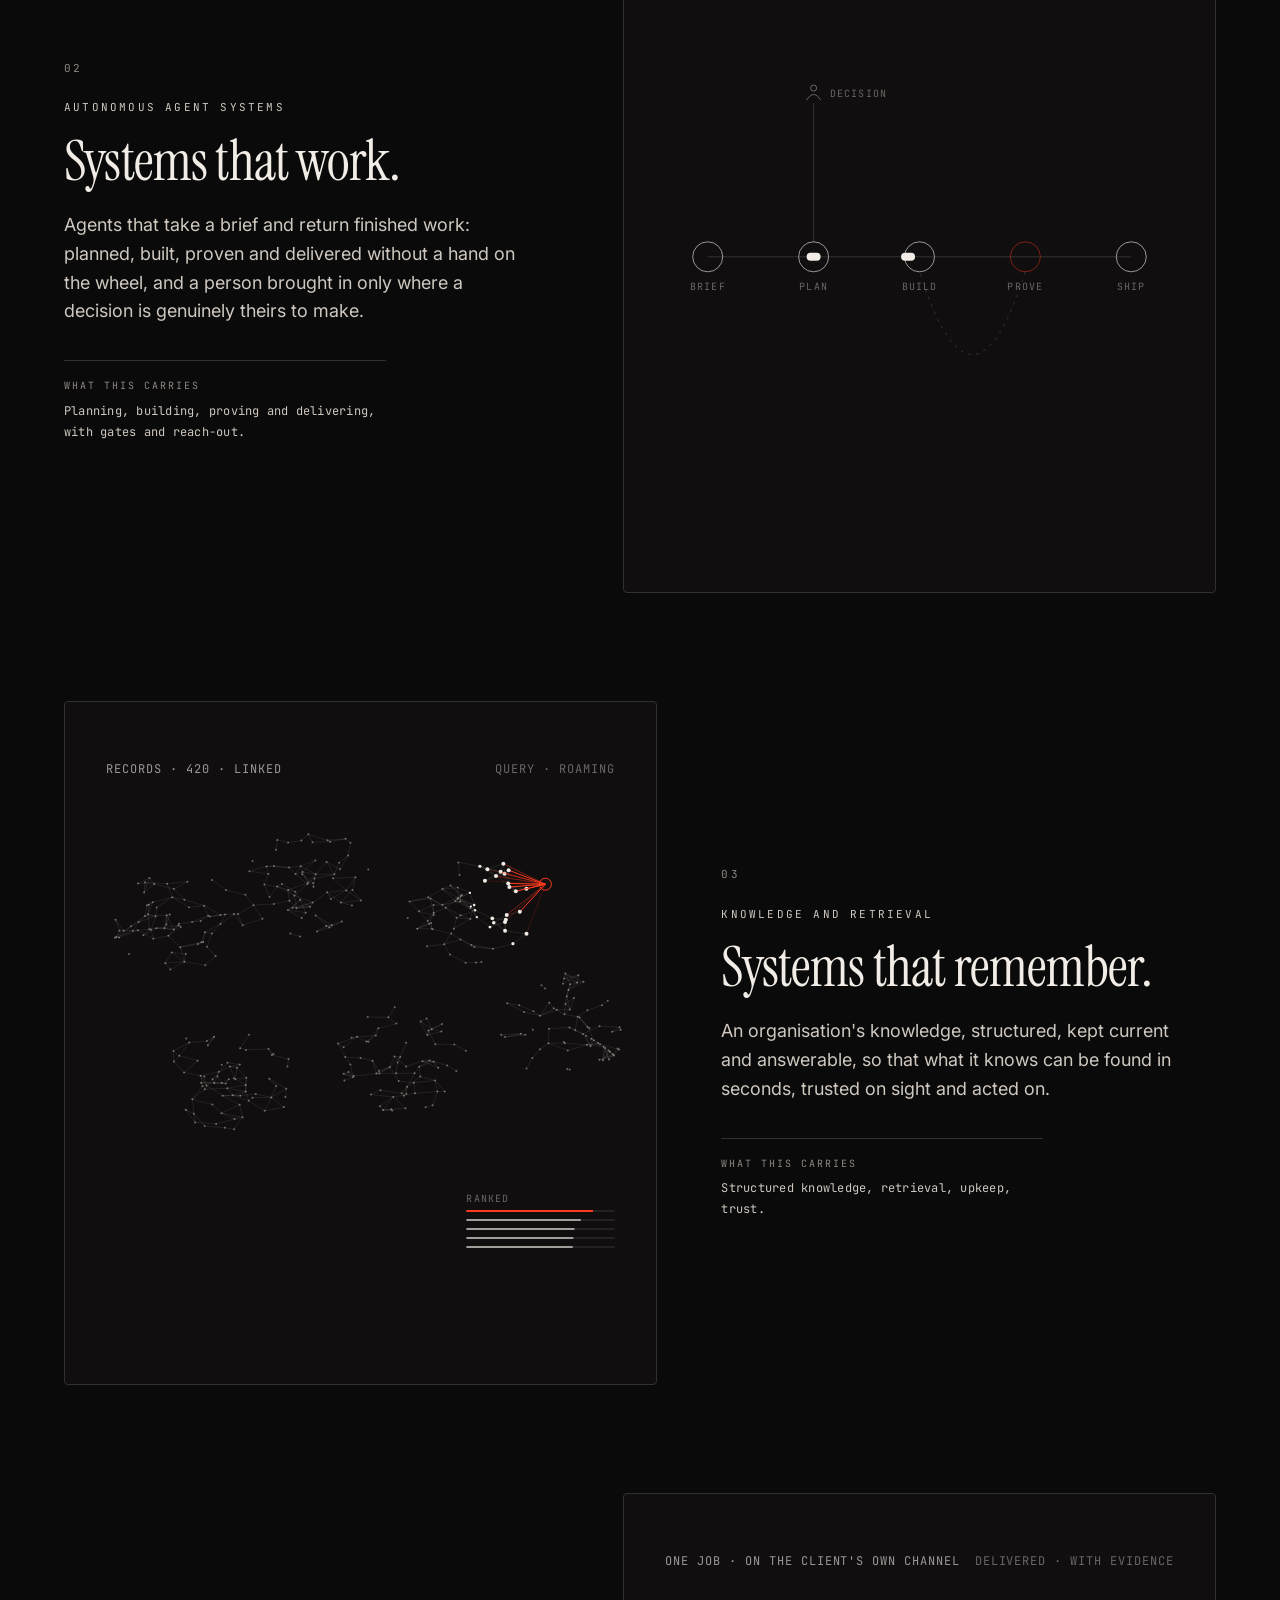
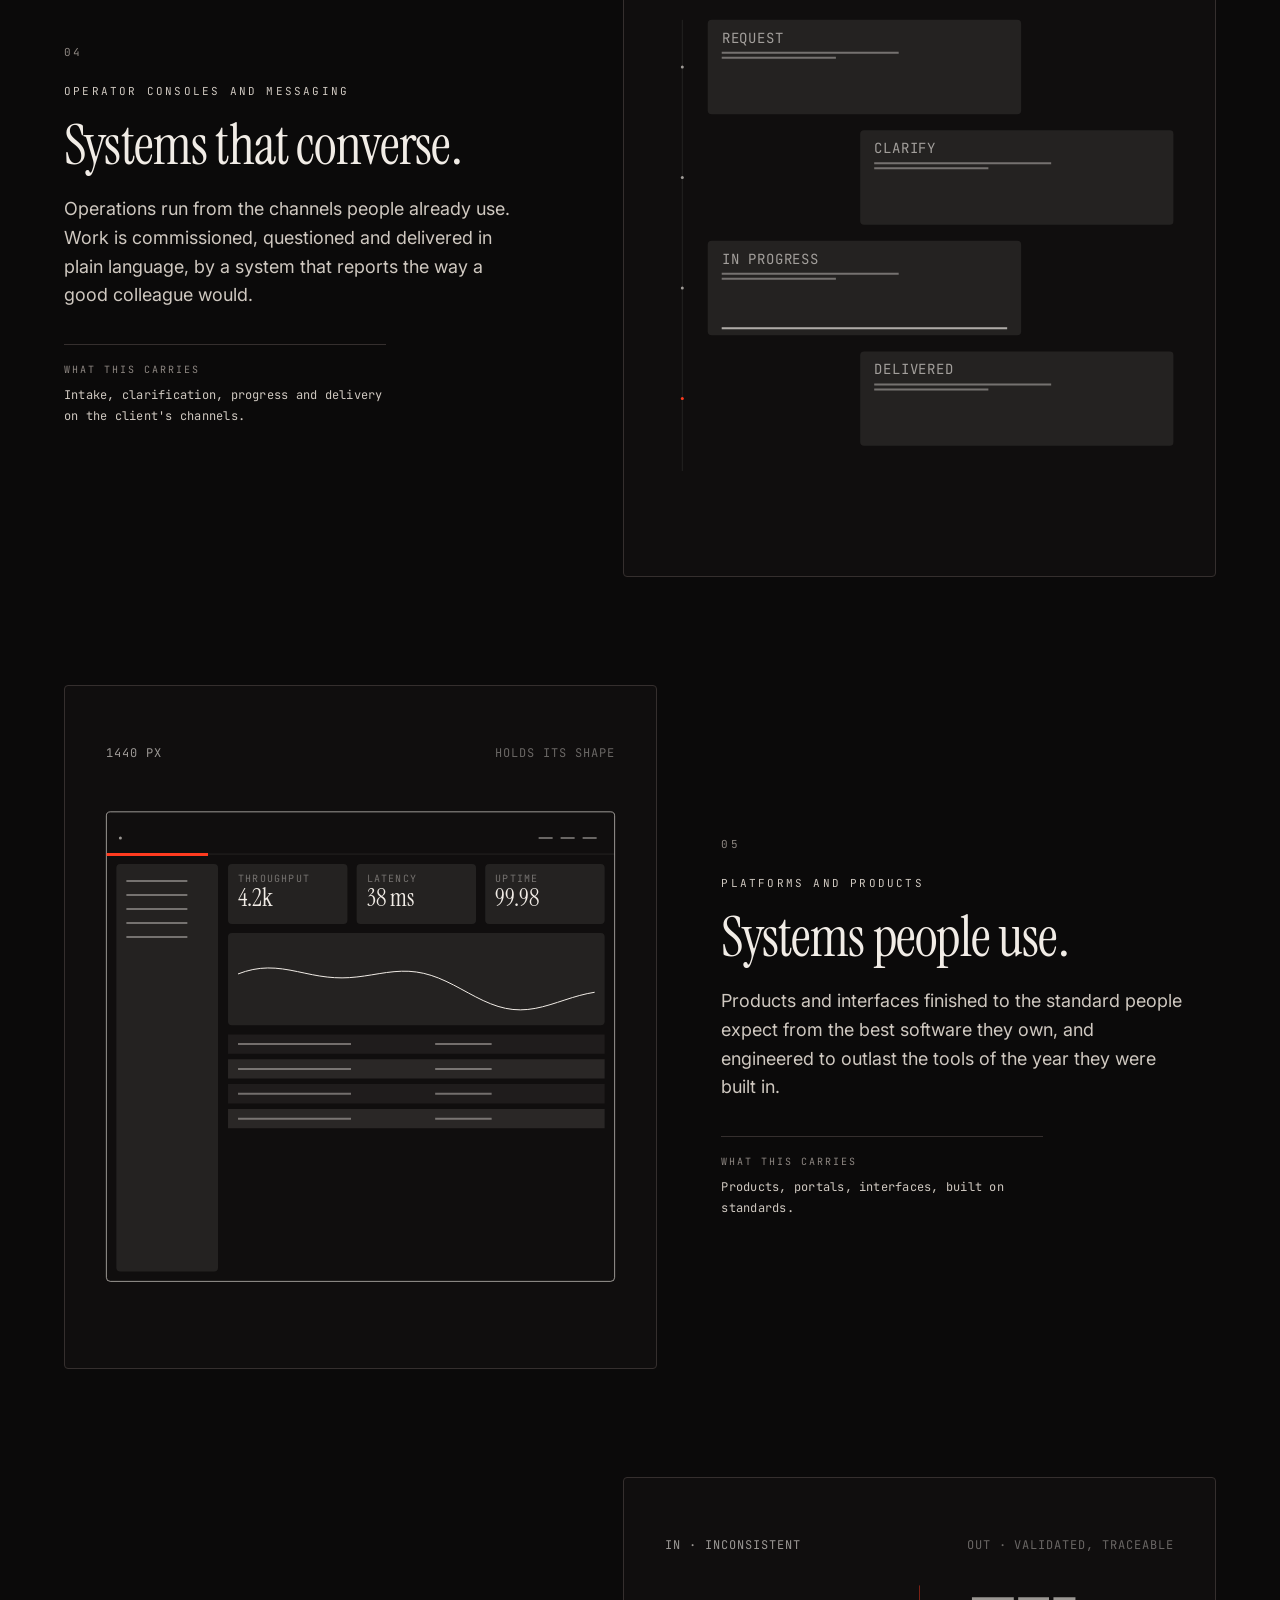
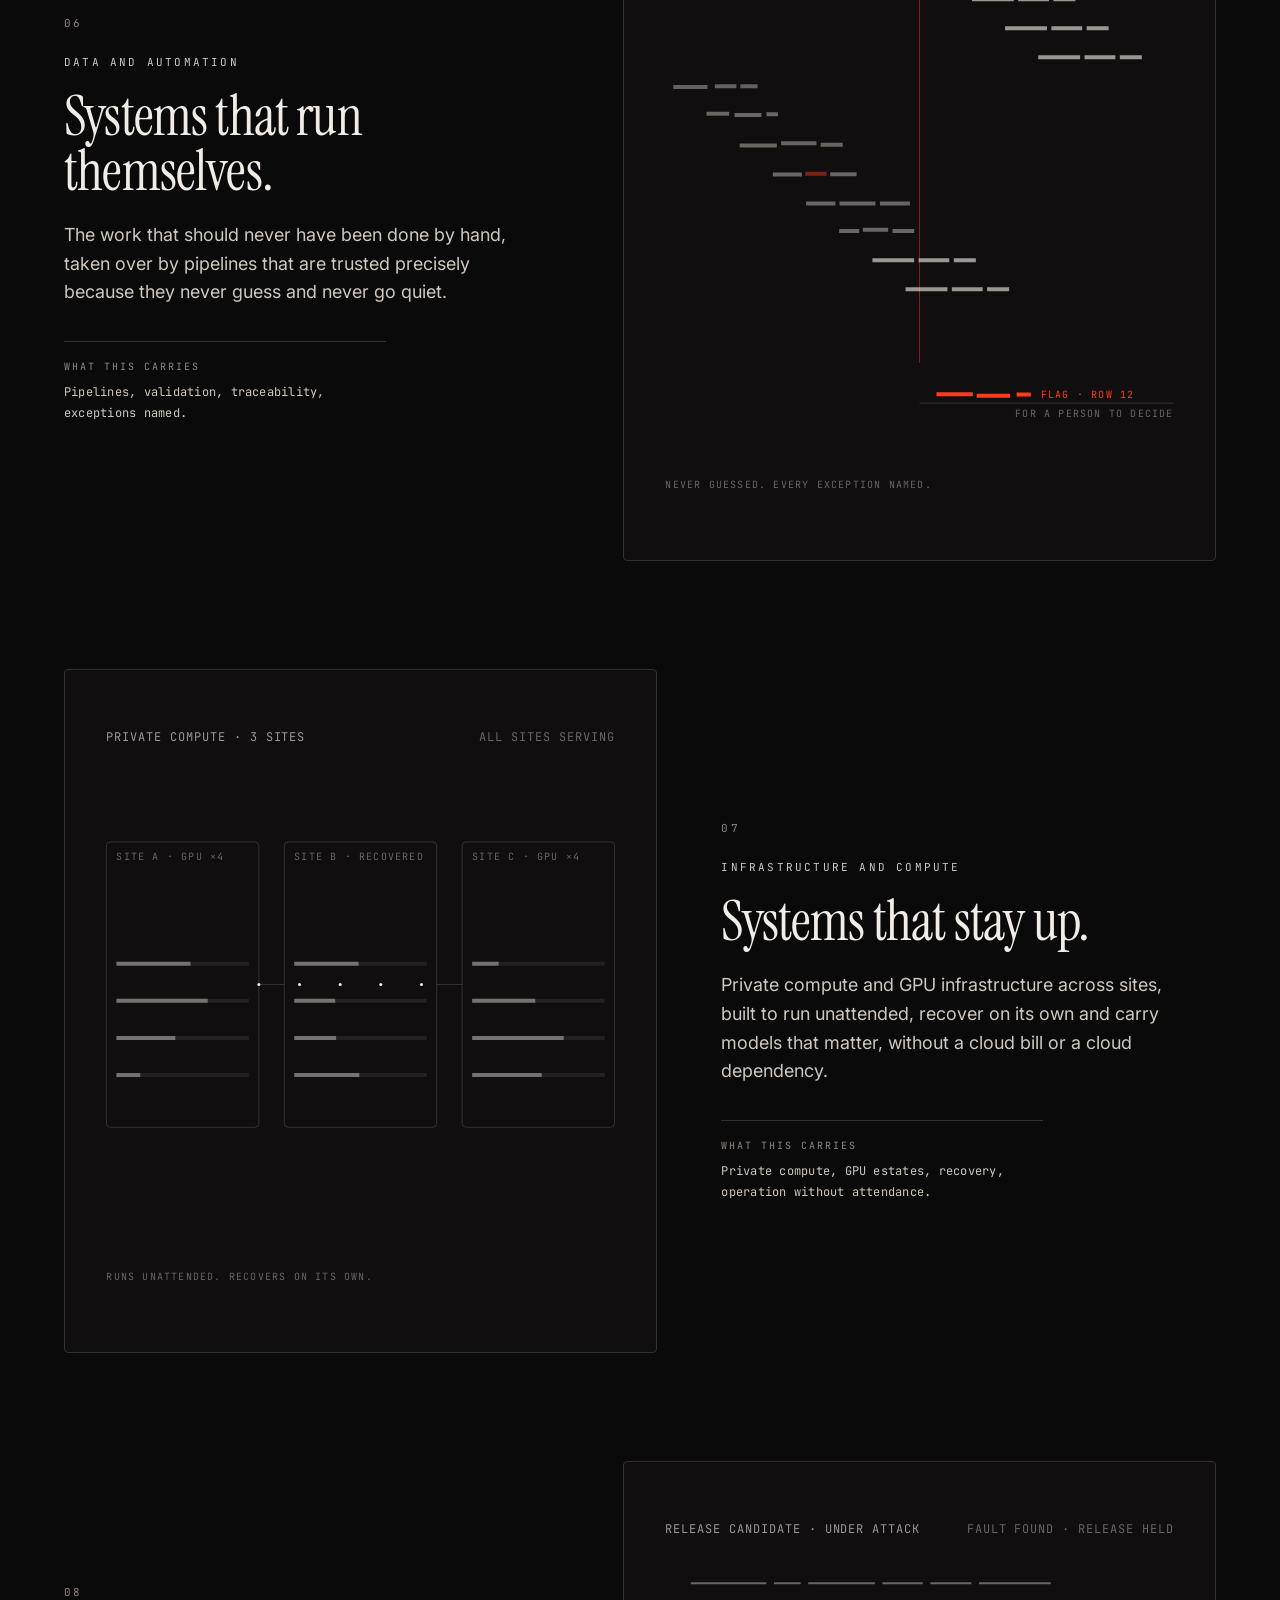
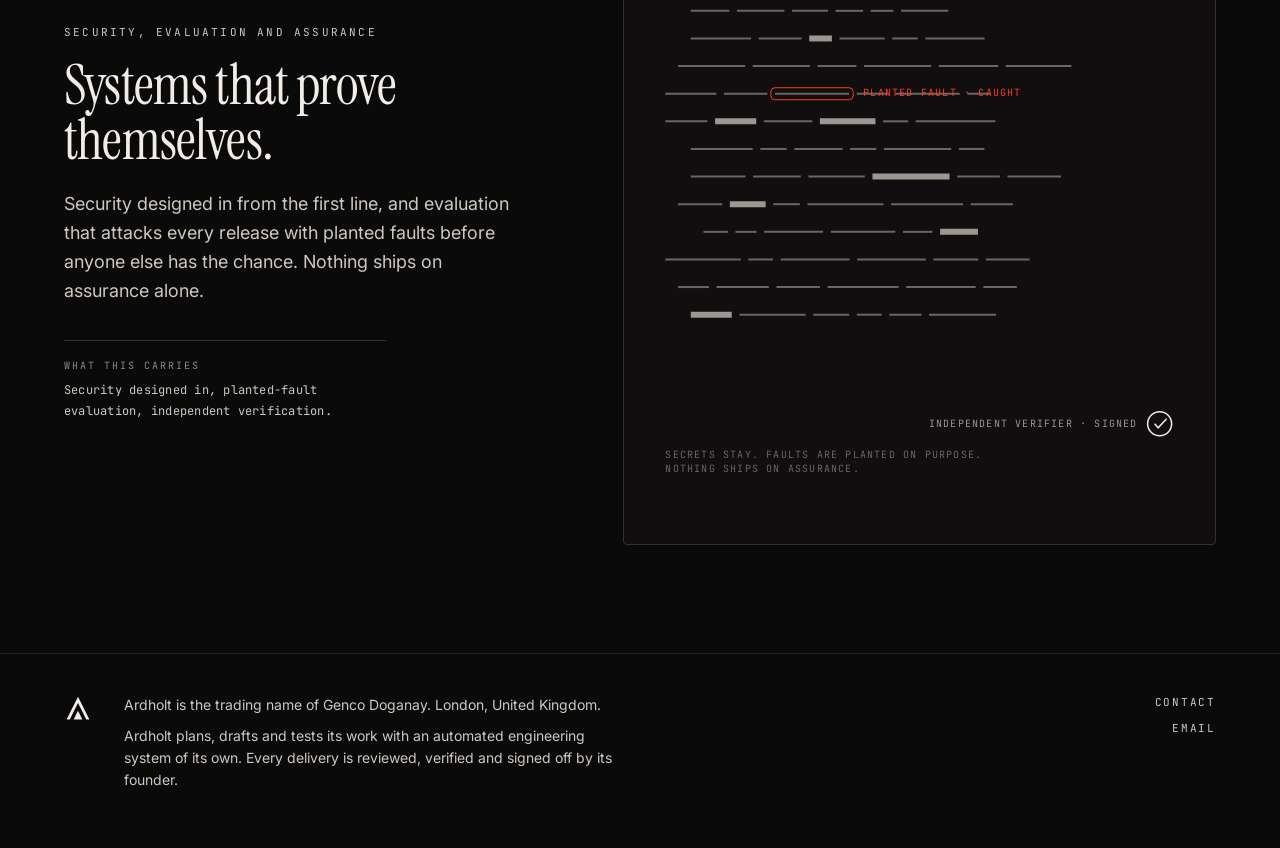
==== commit 3b255793: "Search signals: canonical links, structured data, sitemap, robots, IndexNow key" ====
--- a/capabilities/index.html
+++ b/capabilities/index.html
@@ -10,6 +10,8 @@
 <meta property="og:type" content="website">
 <meta property="og:url" content="https://ardholt.com/capabilities/">
 <meta property="og:image" content="https://ardholt.com/assets/og.png">
+<link rel="canonical" href="https://ardholt.com/capabilities/">
+<script type="application/ld+json">{"@context":"https://schema.org","@type":"WebPage","url":"https://ardholt.com/capabilities/","isPartOf":{"@id":"https://ardholt.com/#site"},"about":{"@id":"https://ardholt.com/#org"}}</script>
 <meta name="theme-color" content="#0b0a0a">
 <link rel="icon" href="../assets/favicon.svg" type="image/svg+xml">
 <link rel="icon" href="../assets/favicon-32.png" sizes="32x32" type="image/png">
@@ -165,6 +167,7 @@
     <svg viewBox="0 0 32 32" fill="currentColor" aria-hidden="true"><path d="M3 29 16 3l13 26h-3.6L16 10.2 6.6 29H3Z"/><path d="M11 29l5-10 5 10H11Z"/></svg>
     <div>
       <p>Ardholt is the trading name of Genco Doganay. London, United Kingdom.</p>
+      <p>Ardholt plans, drafts and tests its work with an automated engineering system of its own. Every delivery is reviewed, verified and signed off by its founder.</p>
     </div>
     <div class="links">
       <a href="../contact/">Contact</a>
